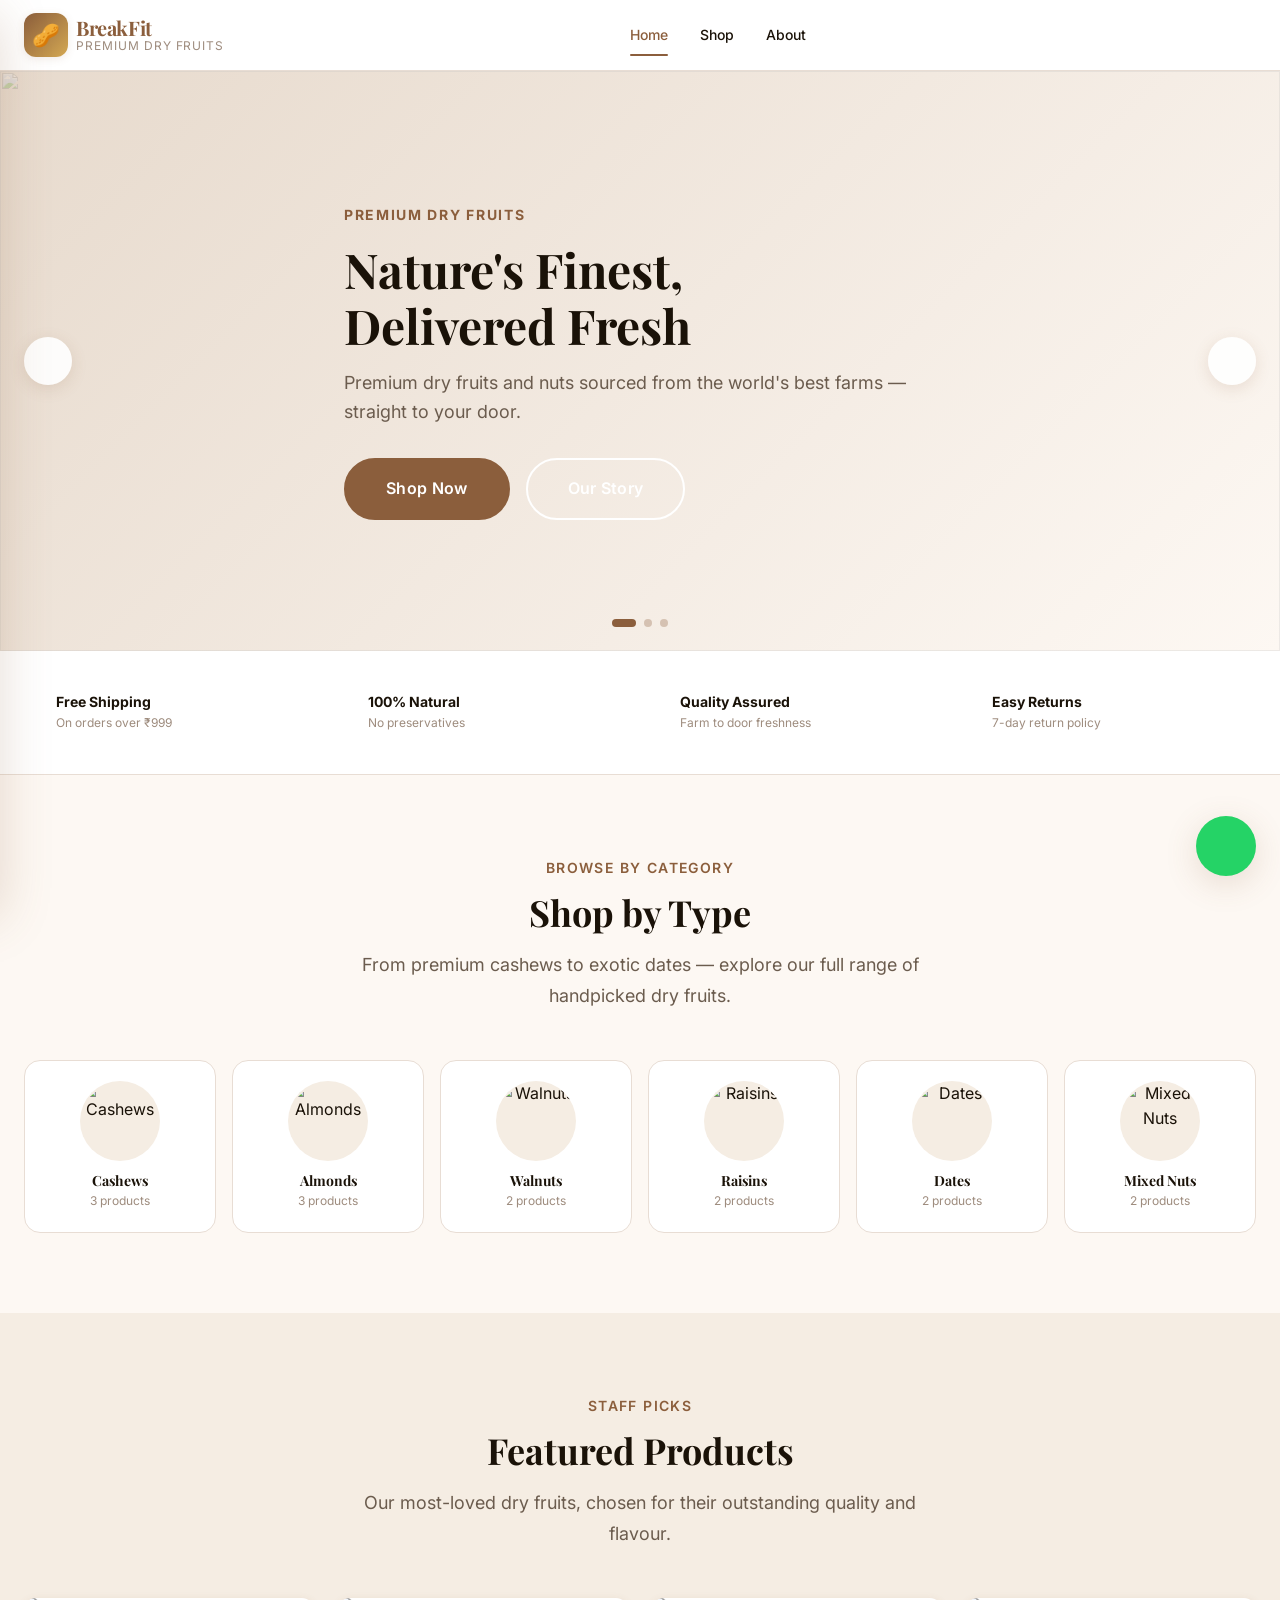
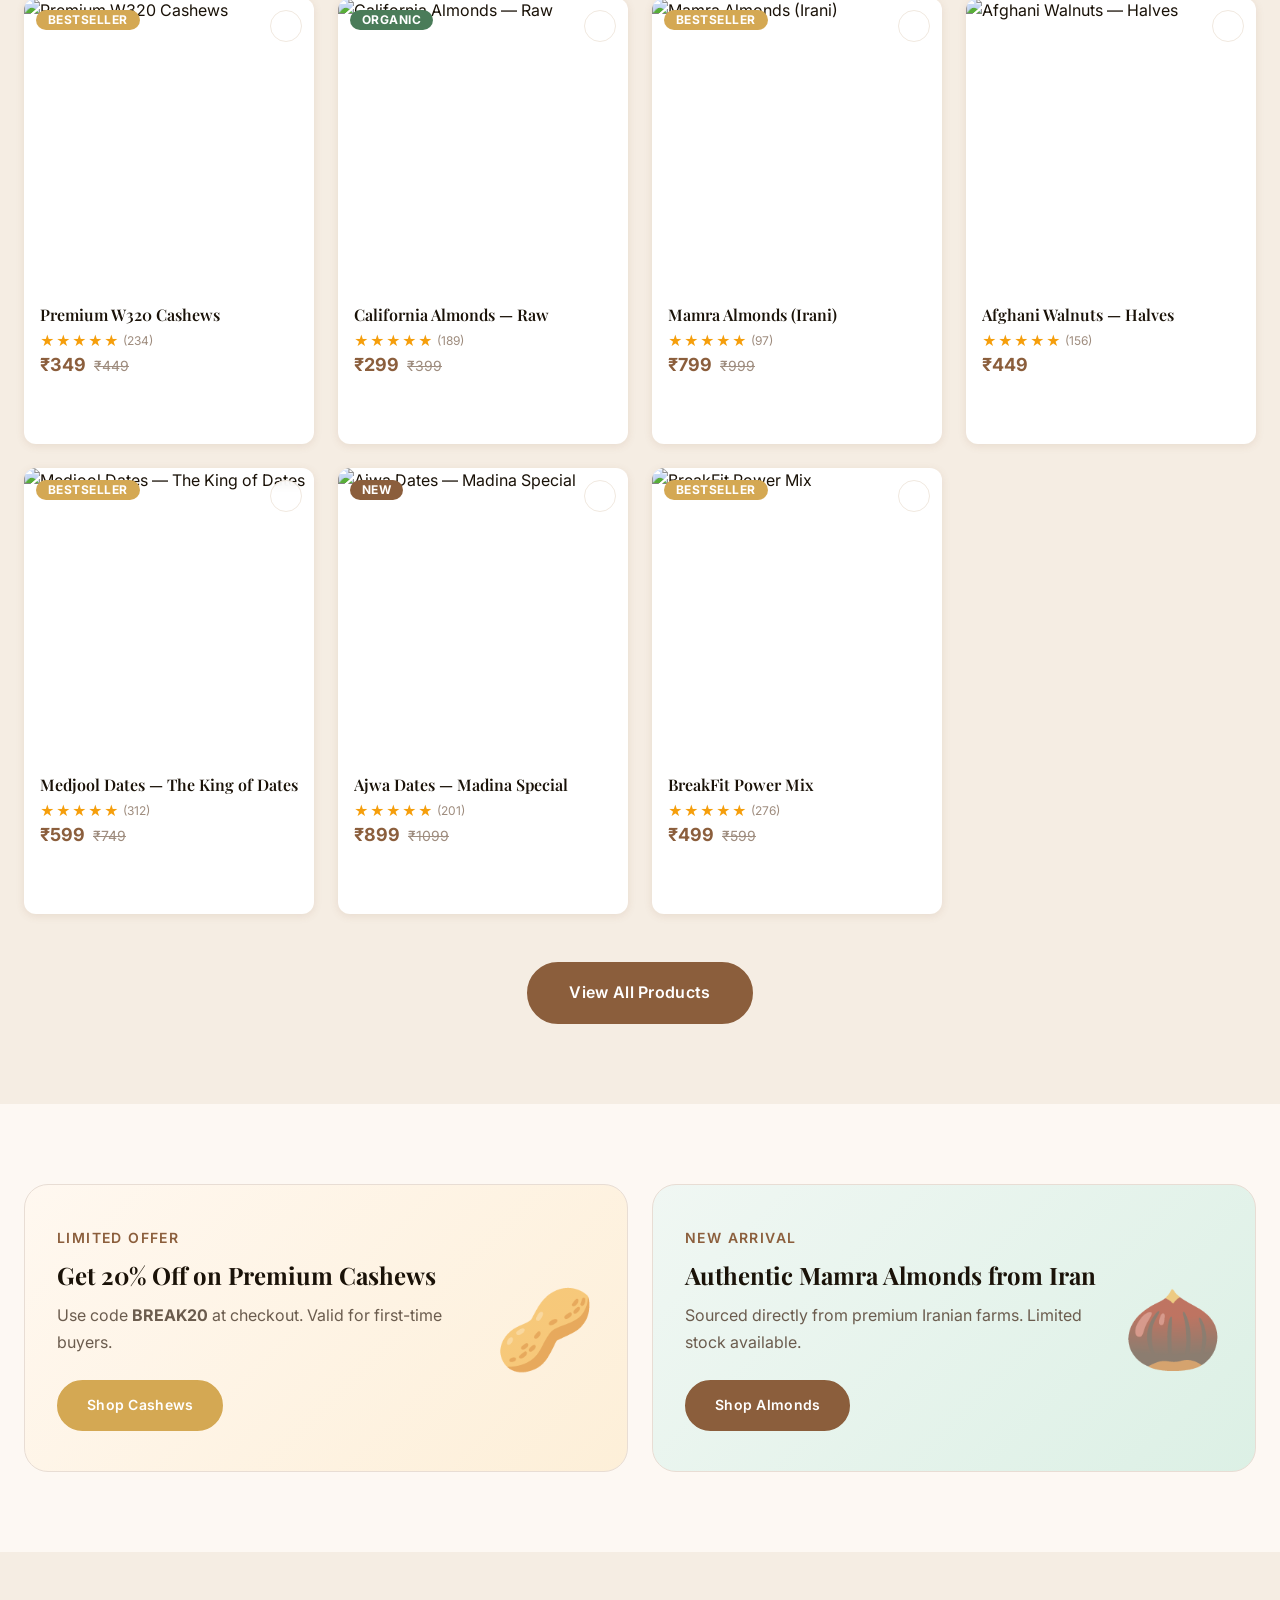
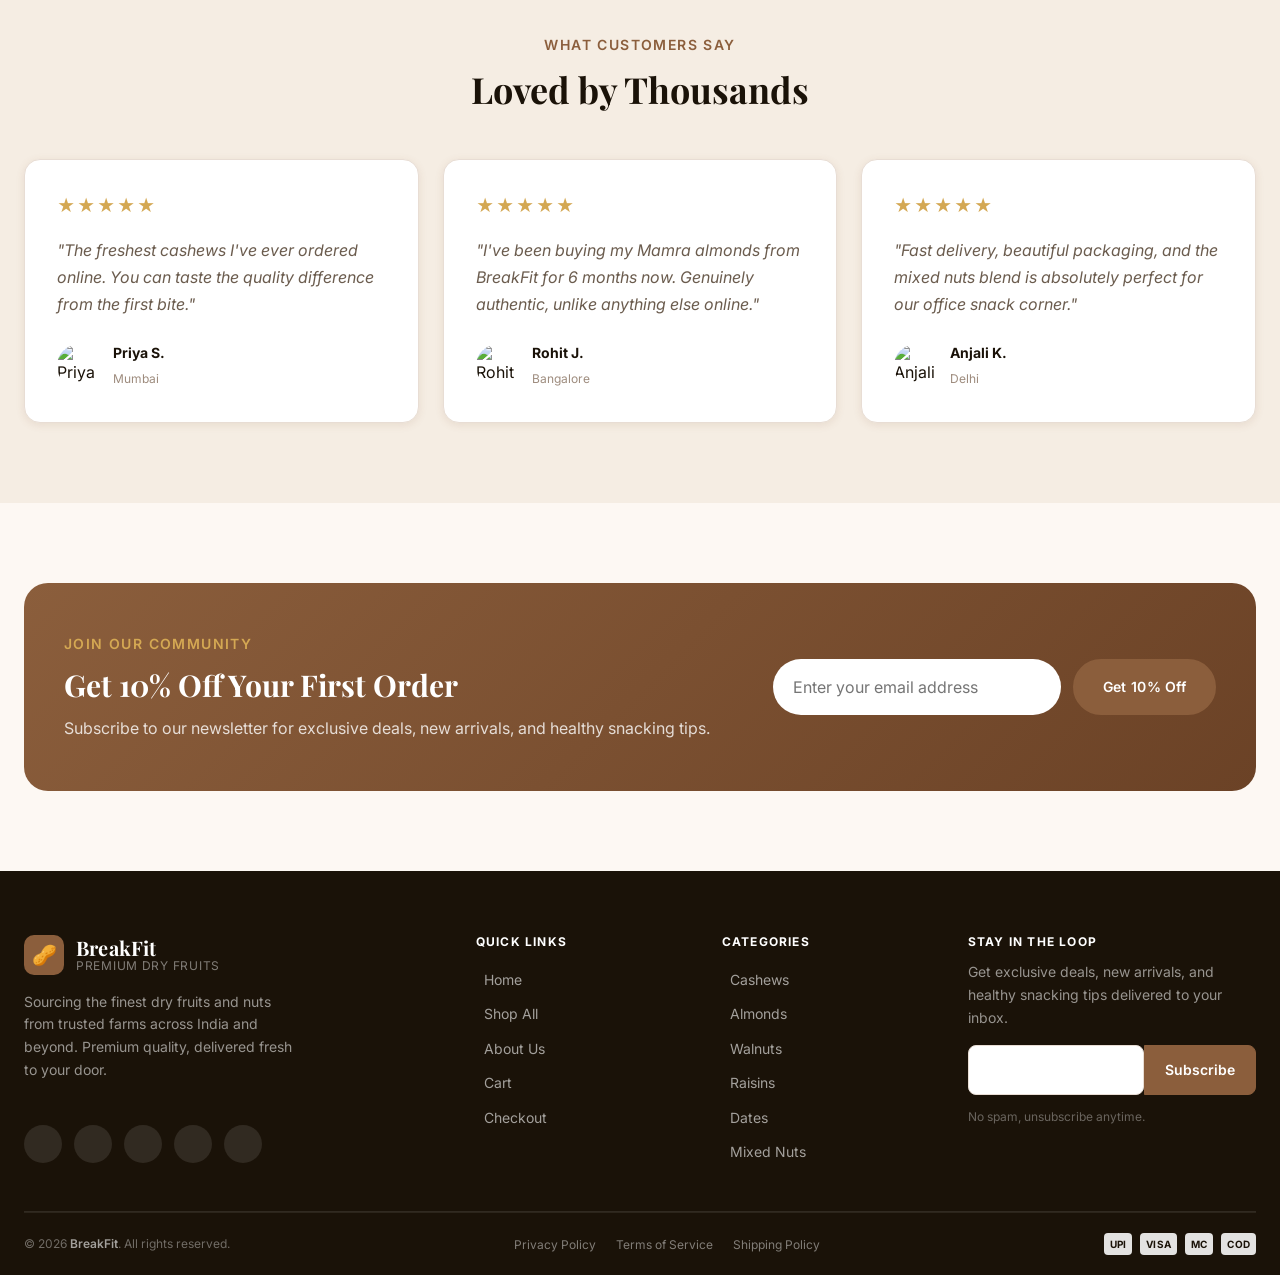
==== index.html @ 853f1ed1 "Initial commit: BreakFit dry fruits e-commerce website" ====
<!DOCTYPE html>
<html lang="en">
<head>
  <meta charset="UTF-8">
  <meta name="viewport" content="width=device-width, initial-scale=1.0">
  <meta name="description" content="BreakFit — Premium dry fruits and nuts. Fresh cashews, almonds, walnuts, raisins, dates and more, delivered to your door.">
  <title>BreakFit — Premium Dry Fruits &amp; Nuts</title>

  <!-- Preload first hero image -->
  <link rel="preload" as="image" href="https://picsum.photos/seed/hero1/1400/700">

  <!-- Remix Icons CDN -->
  <link href="https://cdn.jsdelivr.net/npm/remixicon@4.3.0/fonts/remixicon.css" rel="stylesheet" crossorigin="anonymous">

  <!-- CSS -->
  <link rel="stylesheet" href="css/design-tokens.css">
  <link rel="stylesheet" href="css/base.css">
  <link rel="stylesheet" href="css/components/header.css">
  <link rel="stylesheet" href="css/components/footer.css">
  <link rel="stylesheet" href="css/components/product-card.css">
  <link rel="stylesheet" href="css/components/hero-slider.css">
  <link rel="stylesheet" href="css/components/toast.css">
  <link rel="stylesheet" href="css/components/whatsapp.css">
  <link rel="stylesheet" href="css/pages/home.css">
</head>
<body>

  <!-- Header -->
  <div id="site-header"></div>

  <!-- Toast container -->
  <div id="toast-container"></div>

  <main>

    <!-- ── Hero Slider ── -->
    <div id="hero-slider-container"></div>

    <!-- ── Features Strip ── -->
    <section class="features-strip">
      <div class="container">
        <div class="features-grid">
          <div class="feature-item" data-animate>
            <i class="ri-truck-line feature-icon"></i>
            <div><strong>Free Shipping</strong><p>On orders over ₹999</p></div>
          </div>
          <div class="feature-item" data-animate data-delay="100">
            <i class="ri-leaf-line feature-icon"></i>
            <div><strong>100% Natural</strong><p>No preservatives</p></div>
          </div>
          <div class="feature-item" data-animate data-delay="200">
            <i class="ri-shield-check-line feature-icon"></i>
            <div><strong>Quality Assured</strong><p>Farm to door freshness</p></div>
          </div>
          <div class="feature-item" data-animate data-delay="300">
            <i class="ri-refresh-line feature-icon"></i>
            <div><strong>Easy Returns</strong><p>7-day return policy</p></div>
          </div>
        </div>
      </div>
    </section>

    <!-- ── Category Cards ── -->
    <section class="section section-categories">
      <div class="container">
        <div class="section-header" data-animate>
          <span class="section-label">Browse by Category</span>
          <h2 class="section-title">Shop by Type</h2>
          <p class="section-subtitle">From premium cashews to exotic dates — explore our full range of handpicked dry fruits.</p>
        </div>
        <div class="categories-grid" id="categories-grid"></div>
      </div>
    </section>

    <!-- ── Featured Products ── -->
    <section class="section section-featured" style="background:var(--color-bg-alt)">
      <div class="container">
        <div class="section-header" data-animate>
          <span class="section-label">Staff Picks</span>
          <h2 class="section-title">Featured Products</h2>
          <p class="section-subtitle">Our most-loved dry fruits, chosen for their outstanding quality and flavour.</p>
        </div>
        <div class="grid-4" id="featured-products"></div>
        <div class="text-center" style="margin-top:var(--space-12)">
          <a href="categories.html" class="btn btn--primary btn-lg" data-animate>View All Products</a>
        </div>
      </div>
    </section>

    <!-- ── Promo Banners ── -->
    <section class="section section-promo">
      <div class="container">
        <div class="promo-grid">
          <div class="promo-card promo-card--primary" data-animate>
            <div class="promo-card__content">
              <span class="section-label">Limited Offer</span>
              <h3>Get 20% Off on Premium Cashews</h3>
              <p>Use code <strong>BREAK20</strong> at checkout. Valid for first-time buyers.</p>
              <a href="categories.html?category=cashews" class="btn btn--secondary">Shop Cashews</a>
            </div>
            <div class="promo-card__img">🥜</div>
          </div>
          <div class="promo-card promo-card--accent" data-animate data-delay="150">
            <div class="promo-card__content">
              <span class="section-label">New Arrival</span>
              <h3>Authentic Mamra Almonds from Iran</h3>
              <p>Sourced directly from premium Iranian farms. Limited stock available.</p>
              <a href="categories.html?category=almonds" class="btn btn--primary">Shop Almonds</a>
            </div>
            <div class="promo-card__img">🌰</div>
          </div>
        </div>
      </div>
    </section>

    <!-- ── Testimonials ── -->
    <section class="section section-testimonials" style="background:var(--color-bg-alt)">
      <div class="container">
        <div class="section-header" data-animate>
          <span class="section-label">What Customers Say</span>
          <h2 class="section-title">Loved by Thousands</h2>
        </div>
        <div class="testimonials-grid">
          <div class="testimonial-card" data-animate>
            <div class="testimonial-stars">★★★★★</div>
            <blockquote>"The freshest cashews I've ever ordered online. You can taste the quality difference from the first bite."</blockquote>
            <div class="testimonial-author">
              <img src="https://picsum.photos/seed/tuser1/48/48" alt="Priya S." loading="lazy">
              <div><strong>Priya S.</strong><span>Mumbai</span></div>
            </div>
          </div>
          <div class="testimonial-card" data-animate data-delay="150">
            <div class="testimonial-stars">★★★★★</div>
            <blockquote>"I've been buying my Mamra almonds from BreakFit for 6 months now. Genuinely authentic, unlike anything else online."</blockquote>
            <div class="testimonial-author">
              <img src="https://picsum.photos/seed/tuser2/48/48" alt="Rohit J." loading="lazy">
              <div><strong>Rohit J.</strong><span>Bangalore</span></div>
            </div>
          </div>
          <div class="testimonial-card" data-animate data-delay="300">
            <div class="testimonial-stars">★★★★★</div>
            <blockquote>"Fast delivery, beautiful packaging, and the mixed nuts blend is absolutely perfect for our office snack corner."</blockquote>
            <div class="testimonial-author">
              <img src="https://picsum.photos/seed/tuser3/48/48" alt="Anjali K." loading="lazy">
              <div><strong>Anjali K.</strong><span>Delhi</span></div>
            </div>
          </div>
        </div>
      </div>
    </section>

    <!-- ── Newsletter ── -->
    <section class="section section-newsletter">
      <div class="container">
        <div class="newsletter-box" data-animate>
          <div class="newsletter-content">
            <span class="section-label">Join Our Community</span>
            <h2>Get 10% Off Your First Order</h2>
            <p>Subscribe to our newsletter for exclusive deals, new arrivals, and healthy snacking tips.</p>
          </div>
          <form class="newsletter-form" id="home-newsletter-form" novalidate>
            <input type="email" placeholder="Enter your email address" aria-label="Email address" required>
            <button type="submit" class="btn btn--primary">Get 10% Off</button>
          </form>
        </div>
      </div>
    </section>

  </main>

  <!-- Footer -->
  <div id="site-footer"></div>

  <!-- JS: Data -->
  <script src="js/data/products.js"></script>
  <script src="js/data/categories.js"></script>
  <script src="js/data/reviews.js"></script>

  <!-- JS: Utilities -->
  <script src="js/utils/sanitize.js"></script>
  <script src="js/utils/renderStars.js"></script>
  <script src="js/utils/filterProducts.js"></script>
  <script src="js/utils/scrollAnimations.js"></script>

  <!-- JS: Modules -->
  <script src="js/modules/CartStore.js"></script>
  <script src="js/modules/ToastNotification.js"></script>
  <script src="js/modules/WhatsAppWidget.js"></script>
  <script src="js/modules/Header.js"></script>
  <script src="js/modules/Footer.js"></script>
  <script src="js/modules/HeroSlider.js"></script>
  <script src="js/modules/ProductCard.js"></script>

  <!-- JS: Home page controller -->
  <script src="js/pages/home.js"></script>

</body>
</html>
---- css/design-tokens.css ----
/* BreakFit Design Tokens */
:root {
  /* Colors */
  --color-primary: #8B5E3C;
  --color-primary-dark: #6B4226;
  --color-primary-light: #A87850;
  --color-secondary: #D4A853;
  --color-secondary-dark: #B8903A;
  --color-accent: #4A7C59;
  --color-accent-light: #5E9B6E;
  --color-bg: #FDF8F3;
  --color-bg-alt: #F5EDE3;
  --color-surface: #FFFFFF;
  --color-surface-raised: #FFF9F4;
  --color-text-primary: #1A1208;
  --color-text-secondary: #6B5C4E;
  --color-text-muted: #9E8C7E;
  --color-border: #E8DDD4;
  --color-border-light: #F0E8DF;
  --color-whatsapp: #25D366;
  --color-error: #C0392B;
  --color-success: #27AE60;
  --color-warning: #E67E22;
  --color-info: #2980B9;

  /* Shadows */
  --shadow-xs: 0 1px 3px rgba(139,94,60,0.08);
  --shadow-sm: 0 2px 8px rgba(139,94,60,0.12);
  --shadow-md: 0 4px 16px rgba(139,94,60,0.15);
  --shadow-lg: 0 8px 32px rgba(139,94,60,0.18);
  --shadow-xl: 0 16px 48px rgba(139,94,60,0.22);

  /* Typography */
  --font-heading: 'Playfair Display', Georgia, serif;
  --font-body: 'Inter', -apple-system, BlinkMacSystemFont, 'Segoe UI', sans-serif;

  /* Font Sizes */
  --text-xs:   0.75rem;   /* 12px */
  --text-sm:   0.875rem;  /* 14px */
  --text-base: 1rem;      /* 16px */
  --text-lg:   1.125rem;  /* 18px */
  --text-xl:   1.25rem;   /* 20px */
  --text-2xl:  1.5rem;    /* 24px */
  --text-3xl:  1.875rem;  /* 30px */
  --text-4xl:  2.25rem;   /* 36px */
  --text-5xl:  3rem;      /* 48px */
  --text-6xl:  3.75rem;   /* 60px */

  /* Line Heights */
  --leading-none:    1;
  --leading-tight:   1.25;
  --leading-snug:    1.375;
  --leading-normal:  1.5;
  --leading-relaxed: 1.625;
  --leading-loose:   2;

  /* Spacing — named scale (xs → 2xl) */
  --space-xs:  0.25rem;   /* 4px  */
  --space-sm:  0.5rem;    /* 8px  */
  --space-md:  1rem;      /* 16px */
  --space-lg:  1.5rem;    /* 24px */
  --space-xl:  2rem;      /* 32px */
  --space-2xl: 3rem;      /* 48px */

  /* Spacing — numeric aliases (kept for back-compat) */
  --space-1:  0.25rem;
  --space-2:  0.5rem;
  --space-3:  0.75rem;
  --space-4:  1rem;
  --space-5:  1.25rem;
  --space-6:  1.5rem;
  --space-8:  2rem;
  --space-10: 2.5rem;
  --space-12: 3rem;
  --space-16: 4rem;
  --space-20: 5rem;
  --space-24: 6rem;

  /* Border Radius */
  --radius-sm: 4px;
  --radius-md: 8px;
  --radius-lg: 12px;
  --radius-xl: 16px;
  --radius-2xl: 24px;
  --radius-full: 9999px;

  /* Transitions */
  --transition-fast: 150ms ease;
  --transition-base: 250ms ease;
  --transition-slow: 400ms ease;
  --transition-spring: 350ms cubic-bezier(0.34, 1.56, 0.64, 1);

  /* Z-index */
  --z-dropdown: 100;
  --z-sticky: 200;
  --z-fixed: 300;
  --z-modal-backdrop: 400;
  --z-modal: 500;
  --z-toast: 600;
  --z-tooltip: 700;

  /* Layout */
  --container-max: 1280px;
  --container-md: 960px;
  --header-height: 70px;
  --header-height-mobile: 60px;
}

/* Dark mode support (optional) */
@media (prefers-color-scheme: dark) {
  :root {
    --color-bg: #1A1208;
    --color-bg-alt: #231A0E;
    --color-surface: #2A1E12;
    --color-surface-raised: #332518;
    --color-text-primary: #F5EDE3;
    --color-text-secondary: #C9B8A8;
    --color-text-muted: #8B7A6A;
    --color-border: #3D2E1E;
    --color-border-light: #4A3828;
  }
}
---- css/base.css ----
/*
 * BreakFit — Base Styles
 * ============================================================
 * Depends on: css/design-tokens.css (must be loaded first)
 *
 * Google Fonts are imported below via CDN.
 *
 * IMPORTANT — Remix Icons CDN:
 *   Add the following <link> tag to the <head> of every HTML
 *   page BEFORE this stylesheet:
 *
 *   <link href="https://cdn.jsdelivr.net/npm/remixicon@4.3.0/fonts/remixicon.css"
 *         rel="stylesheet" crossorigin="anonymous">
 * ============================================================
 */

/* ── Google Fonts ─────────────────────────────────────────── */
@import url('https://fonts.googleapis.com/css2?family=Playfair+Display:ital,wght@0,400;0,600;0,700;1,400&family=Inter:wght@300;400;500;600;700&display=swap');

/* ── CSS Reset ────────────────────────────────────────────── */
*,
*::before,
*::after {
  box-sizing: border-box;
  margin: 0;
  padding: 0;
}

ul,
ol {
  list-style: none;
}

/* ── Global / Body ────────────────────────────────────────── */
html {
  scroll-behavior: smooth;
  font-size: 16px;
  -webkit-text-size-adjust: 100%;
}

body {
  font-family: var(--font-body);
  background-color: var(--color-bg);
  color: var(--color-text-primary);
  line-height: 1.6;
  overflow-x: hidden;
  -webkit-font-smoothing: antialiased;
  -moz-osx-font-smoothing: grayscale;
}

/* ── Replaced elements ────────────────────────────────────── */
img,
video,
svg {
  max-width: 100%;
  height: auto;
  display: block;
}

/* ── Links ────────────────────────────────────────────────── */
a {
  color: inherit;
  text-decoration: none;
}

/* ── Form element resets ──────────────────────────────────── */
button,
input,
select,
textarea {
  font-family: inherit;
  font-size: inherit;
  line-height: inherit;
  color: inherit;
  background: transparent;
  border: none;
  outline: none;
  appearance: none;
  -webkit-appearance: none;
}

button {
  cursor: pointer;
}

textarea {
  resize: vertical;
}

/* ── Horizontal rule ─────────────────────────────────────── */
hr {
  border: none;
  border-top: 1px solid var(--color-border);
  margin: var(--space-6) 0;
}

/* ── Typography ──────────────────────────────────────────── */
h1, h2, h3, h4, h5, h6 {
  font-family: var(--font-heading);
  line-height: 1.2;
  color: var(--color-text-primary);
  font-weight: 700;
}

h1 { font-size: var(--text-5xl); }
h2 { font-size: var(--text-4xl); }
h3 { font-size: var(--text-3xl); }
h4 { font-size: var(--text-2xl); }
h5 { font-size: var(--text-xl); }
h6 { font-size: var(--text-lg); }

@media (max-width: 768px) {
  h1 { font-size: var(--text-4xl); }
  h2 { font-size: var(--text-3xl); }
  h3 { font-size: var(--text-2xl); }
}

@media (max-width: 480px) {
  h1 { font-size: var(--text-3xl); }
  h2 { font-size: var(--text-2xl); }
  h3 { font-size: var(--text-xl); }
}

p {
  color: var(--color-text-secondary);
  line-height: 1.7;
}

/* ──────────────────────────────────────────────────────────── *
 *  LAYOUT UTILITIES                                            *
 * ──────────────────────────────────────────────────────────── */

/* Container — max-width 1280 px, centred, padded */
.container {
  width: 100%;
  max-width: var(--container-max); /* 1280px */
  margin-inline: auto;
  padding-inline: var(--space-6);
}

@media (max-width: 768px) {
  .container {
    padding-inline: var(--space-4);
  }
}

/* Section spacing helpers */
.section    { padding-block: var(--space-20); }
.section-sm { padding-block: var(--space-12); }

.section-header {
  text-align: center;
  margin-bottom: var(--space-12);
}

.section-label {
  display: inline-block;
  font-size: var(--text-sm);
  font-weight: 600;
  letter-spacing: 0.1em;
  text-transform: uppercase;
  color: var(--color-primary);
  margin-bottom: var(--space-3);
}

.section-title {
  font-size: var(--text-4xl);
  margin-bottom: var(--space-4);
  color: var(--color-text-primary);
}

.section-subtitle {
  font-size: var(--text-lg);
  color: var(--color-text-secondary);
  max-width: 560px;
  margin-inline: auto;
}

/* ── Screen-reader / Accessibility ───────────────────────── */
/*
 * .sr-only  — visually hides an element while keeping it
 *             accessible to screen readers.
 * .visually-hidden — alias for .sr-only
 */
.sr-only,
.visually-hidden {
  position: absolute;
  width: 1px;
  height: 1px;
  padding: 0;
  margin: -1px;
  overflow: hidden;
  clip: rect(0, 0, 0, 0);
  white-space: nowrap;
  border: 0;
}

/* ── Flex helpers ─────────────────────────────────────────── */
.flex         { display: flex; }
.flex-center  { display: flex; align-items: center; justify-content: center; }
.flex-between { display: flex; align-items: center; justify-content: space-between; }
.flex-col     { display: flex; flex-direction: column; }
.flex-wrap    { flex-wrap: wrap; }
.items-center { align-items: center; }
.items-start  { align-items: flex-start; }
.justify-end  { justify-content: flex-end; }
.gap-1 { gap: var(--space-1); }
.gap-2 { gap: var(--space-2); }
.gap-3 { gap: var(--space-3); }
.gap-4 { gap: var(--space-4); }
.gap-6 { gap: var(--space-6); }
.gap-8 { gap: var(--space-8); }

/* ── Grid helpers ─────────────────────────────────────────── */
.grid         { display: grid; }
.grid-2       { display: grid; grid-template-columns: repeat(2, 1fr); gap: var(--space-6); }
.grid-3       { display: grid; grid-template-columns: repeat(3, 1fr); gap: var(--space-6); }
.grid-4       { display: grid; grid-template-columns: repeat(4, 1fr); gap: var(--space-6); }
.grid-auto    { display: grid; grid-template-columns: repeat(auto-fill, minmax(260px, 1fr)); gap: var(--space-6); }

@media (max-width: 1024px) {
  .grid-4 { grid-template-columns: repeat(3, 1fr); }
}

@media (max-width: 768px) {
  .grid-3,
  .grid-4 { grid-template-columns: repeat(2, 1fr); }
}

@media (max-width: 480px) {
  .grid-2,
  .grid-3,
  .grid-4 { grid-template-columns: 1fr; }
}

/* ── Generic spacing helpers ──────────────────────────────── */
.mt-2  { margin-top: var(--space-2); }
.mt-4  { margin-top: var(--space-4); }
.mt-8  { margin-top: var(--space-8); }
.mb-4  { margin-bottom: var(--space-4); }
.mb-8  { margin-bottom: var(--space-8); }

/* ── Text helpers ─────────────────────────────────────────── */
.text-center   { text-align: center; }
.text-right    { text-align: right; }
.font-heading  { font-family: var(--font-heading); }
.text-primary  { color: var(--color-primary); }
.text-muted    { color: var(--color-text-muted); }
.text-sm       { font-size: var(--text-sm); }
.font-bold     { font-weight: 700; }
.font-medium   { font-weight: 500; }

/* ──────────────────────────────────────────────────────────── *
 *  SCROLL ANIMATION                                            *
 *  Intersection Observer adds .animate-in when element enters  *
 *  the viewport (see js/utils.js → initScrollAnimations()).    *
 * ──────────────────────────────────────────────────────────── */

/* Initial (hidden) state — uses the design-token transition */
[data-animate] {
  opacity: 0;
  transform: translateY(20px);
  transition: opacity var(--transition-base), transform var(--transition-base);
}

/* Final (visible) state */
[data-animate].animate-in {
  opacity: 1;
  transform: translateY(0);
}

/* Directional variants */
[data-animate="fade-left"]  { transform: translateX(-30px); }
[data-animate="fade-right"] { transform: translateX(30px); }
[data-animate="zoom-in"]    { transform: scale(0.9); }
[data-animate="pop-in"]     { transform: scale(0.8); }

[data-animate="fade-left"].animate-in,
[data-animate="fade-right"].animate-in { transform: translateX(0); opacity: 1; }

[data-animate="zoom-in"].animate-in { transform: scale(1); opacity: 1; }

[data-animate="pop-in"].animate-in {
  opacity: 1;
  transform: scale(1);
  transition:
    opacity 0.5s var(--transition-spring),
    transform 0.5s var(--transition-spring);
}

/* Stagger delays */
[data-delay="100"] { transition-delay: 100ms !important; }
[data-delay="150"] { transition-delay: 150ms !important; }
[data-delay="200"] { transition-delay: 200ms !important; }
[data-delay="250"] { transition-delay: 250ms !important; }
[data-delay="300"] { transition-delay: 300ms !important; }
[data-delay="350"] { transition-delay: 350ms !important; }
[data-delay="400"] { transition-delay: 400ms !important; }
[data-delay="500"] { transition-delay: 500ms !important; }

/* ──────────────────────────────────────────────────────────── *
 *  BUTTONS                                                      *
 *  Base class: .btn                                             *
 *  Variants: .btn--primary  .btn--secondary  .btn--outline     *
 *  Aliases (non-BEM): .btn-primary etc. kept for compatibility  *
 * ──────────────────────────────────────────────────────────── */

/* Base */
.btn {
  display: inline-flex;
  align-items: center;
  justify-content: center;
  gap: var(--space-2);
  padding: 0.75rem 1.75rem;
  border-radius: var(--radius-full);
  font-weight: 600;
  font-size: var(--text-sm);
  letter-spacing: 0.02em;
  cursor: pointer;
  border: 2px solid transparent;
  transition: all var(--transition-base);
  white-space: nowrap;
  text-decoration: none;
  user-select: none;
  -webkit-user-select: none;
  position: relative;
  overflow: hidden;
}

.btn::after {
  content: '';
  position: absolute;
  inset: 0;
  background: rgba(255, 255, 255, 0);
  transition: background var(--transition-fast);
}

.btn:hover::after   { background: rgba(255, 255, 255, 0.10); }
.btn:active         { transform: scale(0.97); }

/* Primary — warm brown */
.btn--primary,
.btn-primary {
  background: var(--color-primary);
  color: #fff;
  border-color: var(--color-primary);
}

.btn--primary:hover,
.btn-primary:hover {
  background: var(--color-primary-dark);
  border-color: var(--color-primary-dark);
  transform: translateY(-1px);
  box-shadow: var(--shadow-md);
}

/* Secondary — golden amber */
.btn--secondary,
.btn-secondary {
  background: var(--color-secondary);
  color: #fff;
  border-color: var(--color-secondary);
}

.btn--secondary:hover,
.btn-secondary:hover {
  background: var(--color-secondary-dark);
  border-color: var(--color-secondary-dark);
  transform: translateY(-1px);
  box-shadow: var(--shadow-md);
}

/* Outline */
.btn--outline,
.btn-outline {
  background: transparent;
  color: var(--color-primary);
  border-color: var(--color-primary);
}

.btn--outline:hover,
.btn-outline:hover {
  background: var(--color-primary);
  color: #fff;
  transform: translateY(-1px);
}

/* Outline on dark/image backgrounds */
.btn-outline-white {
  background: transparent;
  color: #fff;
  border-color: #fff;
}

.btn-outline-white:hover {
  background: #fff;
  color: var(--color-primary);
}

/* Ghost — minimal */
.btn-ghost {
  background: transparent;
  color: var(--color-text-primary);
  border-color: transparent;
  padding: 0.5rem 1rem;
}

.btn-ghost:hover { background: var(--color-bg-alt); }

/* Size modifiers */
.btn-sm { padding: 0.5rem 1.25rem; font-size: var(--text-xs); }
.btn-lg { padding: 1rem 2.5rem;   font-size: var(--text-base); }

/* Icon-only button */
.btn-icon {
  width: 40px;
  height: 40px;
  padding: 0;
  border-radius: var(--radius-full);
}

/* ──────────────────────────────────────────────────────────── *
 *  FORM ELEMENTS                                               *
 * ──────────────────────────────────────────────────────────── */

/* Shared reset for text-like inputs */
input[type="text"],
input[type="email"],
input[type="tel"],
input[type="number"],
input[type="password"],
input[type="search"],
input[type="url"],
select,
textarea {
  width: 100%;
  padding: 0.75rem 1rem;
  border: 1.5px solid var(--color-border);
  border-radius: var(--radius-md);
  background: var(--color-surface);
  color: var(--color-text-primary);
  font-size: var(--text-base);
  line-height: 1.5;
  transition:
    border-color var(--transition-fast),
    box-shadow var(--transition-fast);
  outline: none;
}

input[type="text"]:focus,
input[type="email"]:focus,
input[type="tel"]:focus,
input[type="number"]:focus,
input[type="password"]:focus,
input[type="search"]:focus,
input[type="url"]:focus,
select:focus,
textarea:focus {
  border-color: var(--color-primary);
  box-shadow: 0 0 0 3px rgba(139, 94, 60, 0.12);
}

/* Remove number spinners */
input[type="number"]::-webkit-outer-spin-button,
input[type="number"]::-webkit-inner-spin-button {
  -webkit-appearance: none;
}
input[type="number"] { -moz-appearance: textfield; }

/* Select arrow */
select {
  background-image: url("data:image/svg+xml,%3Csvg xmlns='http://www.w3.org/2000/svg' width='12' height='8' viewBox='0 0 12 8'%3E%3Cpath d='M1 1l5 5 5-5' stroke='%236B5C4E' stroke-width='1.5' fill='none' stroke-linecap='round'/%3E%3C/svg%3E");
  background-repeat: no-repeat;
  background-position: right 1rem center;
  padding-right: 2.5rem;
}

/* Convenience wrapper classes */
.form-group  { margin-bottom: var(--space-5); }

.form-label {
  display: block;
  font-size: var(--text-sm);
  font-weight: 600;
  color: var(--color-text-primary);
  margin-bottom: var(--space-2);
}

/* .form-control applies design-token styling to any input/select/textarea */
.form-control {
  width: 100%;
  padding: 0.75rem 1rem;
  border: 1.5px solid var(--color-border);
  border-radius: var(--radius-md);
  background: var(--color-surface);
  color: var(--color-text-primary);
  font-size: var(--text-base);
  transition:
    border-color var(--transition-fast),
    box-shadow var(--transition-fast);
  outline: none;
}

.form-control:focus {
  border-color: var(--color-primary);
  box-shadow: 0 0 0 3px rgba(139, 94, 60, 0.12);
}

.form-control.error,
.form-control[aria-invalid="true"] {
  border-color: var(--color-error);
}

.form-control.error:focus {
  box-shadow: 0 0 0 3px rgba(192, 57, 43, 0.12);
}

.form-error {
  display: none;
  font-size: var(--text-xs);
  color: var(--color-error);
  margin-top: var(--space-1);
}

.form-group.has-error .form-error { display: block; }

.form-grid {
  display: grid;
  grid-template-columns: 1fr 1fr;
  gap: var(--space-4);
}

@media (max-width: 480px) {
  .form-grid { grid-template-columns: 1fr; }
}

/* ──────────────────────────────────────────────────────────── *
 *  MISC COMPONENTS                                             *
 * ──────────────────────────────────────────────────────────── */

/* Badges */
.badge {
  display: inline-flex;
  align-items: center;
  padding: 0.2em 0.65em;
  border-radius: var(--radius-full);
  font-size: var(--text-xs);
  font-weight: 700;
  letter-spacing: 0.05em;
  text-transform: uppercase;
}

.badge-new        { background: var(--color-primary);   color: #fff; }
.badge-sale       { background: #E53E3E;                color: #fff; }
.badge-bestseller { background: var(--color-secondary); color: #fff; }
.badge-organic    { background: var(--color-accent);    color: #fff; }

/* Star ratings */
.star-rating {
  display: inline-flex;
  align-items: center;
  gap: 1px;
}

.star-rating .star          { color: #E0E0E0; font-size: 14px; line-height: 1; }
.star-rating .star.full     { color: #F59E0B; }
.star-rating .star.half     { color: #F59E0B; }

.rating-text {
  font-size: var(--text-sm);
  color: var(--color-text-muted);
  margin-left: var(--space-1);
}

/* Divider */
.divider {
  height: 1px;
  background: var(--color-border);
  border: none;
  margin: var(--space-6) 0;
}

/* Overlay / modal backdrop */
.overlay {
  position: fixed;
  inset: 0;
  background: rgba(0, 0, 0, 0.5);
  backdrop-filter: blur(4px);
  z-index: var(--z-modal-backdrop);
  opacity: 0;
  pointer-events: none;
  transition: opacity var(--transition-base);
}

.overlay.active {
  opacity: 1;
  pointer-events: all;
}

/* Skeleton loading shimmer */
.skeleton {
  background: linear-gradient(
    90deg,
    var(--color-border-light) 25%,
    var(--color-border) 50%,
    var(--color-border-light) 75%
  );
  background-size: 200% 100%;
  animation: skeleton-shimmer 1.5s infinite;
  border-radius: var(--radius-md);
}

@keyframes skeleton-shimmer {
  0%   { background-position: 200% 0; }
  100% { background-position: -200% 0; }
}

/* Breadcrumb */
.breadcrumb {
  display: flex;
  align-items: center;
  gap: var(--space-2);
  font-size: var(--text-sm);
  color: var(--color-text-muted);
  padding: var(--space-4) 0;
}

.breadcrumb a            { color: var(--color-text-muted); transition: color var(--transition-fast); }
.breadcrumb a:hover      { color: var(--color-primary); }
.breadcrumb .sep         { color: var(--color-border); }
.breadcrumb .current     { color: var(--color-text-primary); font-weight: 500; }

/* Quantity selector */
.qty-selector {
  display: inline-flex;
  align-items: center;
  border: 1.5px solid var(--color-border);
  border-radius: var(--radius-full);
  overflow: hidden;
  background: var(--color-surface);
}

.qty-btn {
  width: 40px;
  height: 40px;
  display: flex;
  align-items: center;
  justify-content: center;
  background: transparent;
  border: none;
  cursor: pointer;
  font-size: 1.25rem;
  color: var(--color-text-primary);
  transition: background var(--transition-fast);
}

.qty-btn:hover { background: var(--color-bg-alt); }

.qty-input {
  width: 48px;
  text-align: center;
  border: none;
  outline: none;
  font-size: var(--text-base);
  font-weight: 600;
  color: var(--color-text-primary);
  background: transparent;
  -moz-appearance: textfield;
}

.qty-input::-webkit-outer-spin-button,
.qty-input::-webkit-inner-spin-button { -webkit-appearance: none; }

/* Price display */
.price-current  { font-size: var(--text-xl); font-weight: 700; color: var(--color-primary); }
.price-original { font-size: var(--text-sm); color: var(--color-text-muted); text-decoration: line-through; margin-left: var(--space-2); }
.price-discount { font-size: var(--text-sm); font-weight: 700; color: var(--color-success); margin-left: var(--space-2); }

/* Tabs */
.tabs {
  display: flex;
  border-bottom: 2px solid var(--color-border);
  gap: var(--space-1);
}

.tab-btn {
  padding: 0.75rem 1.5rem;
  border: none;
  background: none;
  cursor: pointer;
  font-weight: 600;
  font-size: var(--text-sm);
  color: var(--color-text-muted);
  border-bottom: 2px solid transparent;
  margin-bottom: -2px;
  transition: all var(--transition-fast);
}

.tab-btn.active           { color: var(--color-primary); border-bottom-color: var(--color-primary); }
.tab-btn:hover:not(.active) { color: var(--color-text-primary); }

.tab-panel        { display: none; padding: var(--space-6) 0; }
.tab-panel.active { display: block; }

/* Page hero banner (non-home pages) */
.page-hero {
  background: linear-gradient(135deg, var(--color-bg-alt) 0%, var(--color-border-light) 100%);
  padding: var(--space-12) 0;
  border-bottom: 1px solid var(--color-border);
}

.page-hero h1 { font-size: var(--text-4xl); margin-bottom: var(--space-3); }
.page-hero p  { font-size: var(--text-lg); max-width: 560px; }

/* Empty state */
.empty-state      { text-align: center; padding: var(--space-20) var(--space-4); }
.empty-state-icon { font-size: 4rem; color: var(--color-border); margin-bottom: var(--space-6); }
.empty-state h3   { font-size: var(--text-2xl); margin-bottom: var(--space-3); }
.empty-state p    { margin-bottom: var(--space-8); }
---- css/components/header.css ----
/* ============================================================
   BreakFit — css/components/header.css
   Shared navigation bar styles
   Requirements: 1.7, 7.2
   ============================================================ */

/* ------------------------------------------------------------
   1. SITE HEADER — sticky bar with backdrop blur
   ------------------------------------------------------------ */
.site-header {
  position: sticky;
  top: 0;
  z-index: var(--z-sticky);
  background: var(--color-surface);
  backdrop-filter: blur(12px);
  -webkit-backdrop-filter: blur(12px);
  border-bottom: 1px solid var(--color-border);
  transition: box-shadow var(--transition-base);
}

/* Scrolled state — added via JS when window.scrollY > 0 */
.site-header.header--scrolled {
  box-shadow: var(--shadow-md);
}

/* Inner flex container — logo | nav | actions */
.header-inner {
  display: flex;
  align-items: center;
  height: var(--header-height);          /* 70px (desktop) */
  max-width: var(--container-max);
  margin: 0 auto;
  padding: 0 var(--space-lg);
  gap: var(--space-lg);
}

/* ------------------------------------------------------------
   2. LOGO — left section
   ------------------------------------------------------------ */
.site-logo {
  display: flex;
  align-items: center;
  gap: var(--space-sm);
  text-decoration: none;
  flex-shrink: 0;
}

.logo-icon {
  width: 44px;
  height: 44px;
  background: linear-gradient(135deg, var(--color-primary) 0%, var(--color-secondary) 100%);
  border-radius: var(--radius-lg);
  display: flex;
  align-items: center;
  justify-content: center;
  font-size: 1.4rem;
  box-shadow: var(--shadow-sm);
}

.logo-text {
  display: flex;
  flex-direction: column;
  line-height: 1.1;
}

.logo-name {
  font-family: var(--font-heading);
  font-size: var(--text-xl);
  font-weight: 700;
  color: var(--color-primary);
  letter-spacing: -0.02em;
}

.logo-tagline {
  font-size: var(--text-xs);
  color: var(--color-text-muted);
  letter-spacing: 0.08em;
  text-transform: uppercase;
}

/* ------------------------------------------------------------
   3. PRIMARY NAV — centered desktop links
   ------------------------------------------------------------ */
.nav-primary {
  flex: 1;
  display: flex;
  align-items: center;
  justify-content: center;
}

.nav-list {
  list-style: none;
  display: flex;
  align-items: center;
  gap: var(--space-xs);
  margin: 0;
  padding: 0;
}

.nav-item {
  position: relative;
}

/* Each nav link */
.nav-link {
  position: relative;
  display: inline-flex;
  align-items: center;
  gap: var(--space-xs);
  padding: 0.5rem 0.875rem;
  border-radius: var(--radius-md);
  font-size: var(--text-sm);
  font-weight: 500;
  color: var(--color-text-primary);
  text-decoration: none;
  background: none;
  border: none;
  cursor: pointer;
  transition: color var(--transition-fast), background var(--transition-fast);
  white-space: nowrap;
}

/* Hover state */
.nav-link:hover {
  color: var(--color-primary);
  background: var(--color-bg-alt, #F5EDE3);
}

/* Active page indicator — bottom border underline */
.nav-link.active {
  color: var(--color-primary);
}

.nav-link.active::after {
  content: '';
  position: absolute;
  bottom: -2px;
  left: 0.875rem;
  right: 0.875rem;
  height: 2px;
  background: var(--color-primary);
  border-radius: var(--radius-full);
}

/* ------------------------------------------------------------
   4. HEADER ACTIONS — right section (search, wishlist, cart)
   ------------------------------------------------------------ */
.header-actions {
  display: flex;
  align-items: center;
  gap: var(--space-sm);
  flex-shrink: 0;
}

/* Generic icon action button */
.action-btn {
  position: relative;
  width: 40px;
  height: 40px;
  min-width: 44px;     /* WCAG 2.1 AA touch target */
  min-height: 44px;
  display: flex;
  align-items: center;
  justify-content: center;
  border-radius: var(--radius-full);
  background: transparent;
  border: none;
  cursor: pointer;
  color: var(--color-text-primary);
  font-size: 1.25rem;
  transition: background var(--transition-fast), color var(--transition-fast);
  text-decoration: none;
}

.action-btn:hover {
  background: var(--color-bg-alt, #F5EDE3);
  color: var(--color-primary);
}

/* ------------------------------------------------------------
   5. CART BADGE — small circle top-right of cart icon
   ------------------------------------------------------------ */
.cart-badge {
  position: absolute;
  top: 2px;
  right: 2px;
  width: 18px;
  height: 18px;
  background: var(--color-secondary);
  color: #fff;
  border-radius: var(--radius-full);
  font-size: 10px;
  font-weight: 700;
  display: flex;
  align-items: center;
  justify-content: center;
  line-height: 1;
  pointer-events: none;
  transition: transform var(--transition-spring);
}

/* Bounce animation when count updates */
.cart-badge.bump {
  animation: badge-bump 0.3s cubic-bezier(0.34, 1.56, 0.64, 1);
}

@keyframes badge-bump {
  0%   { transform: scale(1); }
  50%  { transform: scale(1.5); }
  100% { transform: scale(1); }
}

/* ------------------------------------------------------------
   6. HAMBURGER ICON — 3 bars, desktop hidden, mobile visible
   ------------------------------------------------------------ */
.menu-toggle {
  display: none;               /* hidden on desktop ≥ 768px */
  width: 44px;
  height: 44px;
  align-items: center;
  justify-content: center;
  border-radius: var(--radius-md);
  background: none;
  border: none;
  cursor: pointer;
  color: var(--color-text-primary);
  flex-shrink: 0;
  transition: background var(--transition-fast);
}

.menu-toggle:hover {
  background: var(--color-bg-alt, #F5EDE3);
  color: var(--color-primary);
}

/* Three-bar SVG / icon inside the toggle */
.hamburger-bar {
  display: block;
  width: 22px;
  height: 2px;
  background: currentColor;
  border-radius: 2px;
  transition: transform var(--transition-base), opacity var(--transition-fast);
}

.hamburger-bars {
  display: flex;
  flex-direction: column;
  gap: 5px;
}

/* When nav-open: morph to × */
body.nav-open .hamburger-bar:nth-child(1) {
  transform: translateY(7px) rotate(45deg);
}

body.nav-open .hamburger-bar:nth-child(2) {
  opacity: 0;
  transform: scaleX(0);
}

body.nav-open .hamburger-bar:nth-child(3) {
  transform: translateY(-7px) rotate(-45deg);
}

/* ------------------------------------------------------------
   7. MOBILE NAV DRAWER — slides in from the left
   ------------------------------------------------------------ */

/* Backdrop overlay */
.nav-overlay {
  position: fixed;
  inset: 0;
  background: rgba(26, 18, 8, 0.5);
  z-index: calc(var(--z-fixed) - 1);
  opacity: 0;
  visibility: hidden;
  transition: opacity var(--transition-slow), visibility var(--transition-slow);
}

body.nav-open .nav-overlay {
  opacity: 1;
  visibility: visible;
}

/* Drawer panel */
.nav-drawer {
  position: fixed;
  top: 0;
  left: 0;
  width: min(320px, 85vw);
  height: 100%;
  background: var(--color-surface);
  z-index: var(--z-fixed);
  display: flex;
  flex-direction: column;
  box-shadow: var(--shadow-xl);
  overflow-y: auto;
  /* Slide in/out via translateX */
  transform: translateX(-100%);
  transition: transform var(--transition-slow);
}

/* Open state — triggered by body.nav-open */
body.nav-open .nav-drawer {
  transform: translateX(0);
}

/* Drawer header row */
.nav-drawer__header {
  display: flex;
  align-items: center;
  justify-content: space-between;
  padding: var(--space-lg) var(--space-lg) var(--space-md);
  border-bottom: 1px solid var(--color-border);
  flex-shrink: 0;
}

/* Close button inside drawer */
.nav-drawer__close {
  width: 36px;
  height: 36px;
  display: flex;
  align-items: center;
  justify-content: center;
  border: none;
  background: var(--color-bg-alt, #F5EDE3);
  border-radius: var(--radius-full);
  cursor: pointer;
  font-size: 1.2rem;
  color: var(--color-text-primary);
  transition: background var(--transition-fast), color var(--transition-fast);
}

.nav-drawer__close:hover {
  background: var(--color-border);
  color: var(--color-primary);
}

/* Drawer body / link list */
.nav-drawer__body {
  flex: 1;
  padding: var(--space-md);
  overflow-y: auto;
}

.nav-drawer__list {
  list-style: none;
  margin: 0;
  padding: 0;
}

/* Drawer nav links */
.nav-drawer__link {
  display: flex;
  align-items: center;
  gap: var(--space-md);
  padding: 0.875rem var(--space-md);
  border-radius: var(--radius-lg);
  font-weight: 600;
  font-size: var(--text-base);
  color: var(--color-text-primary);
  text-decoration: none;
  min-height: 44px;    /* touch target */
  transition: background var(--transition-fast), color var(--transition-fast);
}

.nav-drawer__link:hover,
.nav-drawer__link.active {
  background: var(--color-bg-alt, #F5EDE3);
  color: var(--color-primary);
}

.nav-drawer__link i {
  font-size: 1.1rem;
  width: 24px;
  text-align: center;
  color: var(--color-primary);
  flex-shrink: 0;
}

/* Divider between link groups */
.nav-drawer__divider {
  height: 1px;
  background: var(--color-border);
  margin: var(--space-sm) 0;
}

/* Drawer footer */
.nav-drawer__footer {
  padding: var(--space-lg);
  border-top: 1px solid var(--color-border);
  font-size: var(--text-sm);
  color: var(--color-text-muted);
  text-align: center;
  flex-shrink: 0;
}

/* Prevent body scroll when drawer is open */
body.nav-open {
  overflow: hidden;
}

/* ------------------------------------------------------------
   8. RESPONSIVE BREAKPOINTS
   ------------------------------------------------------------ */

/* Tablet / below 1024px — hide desktop nav, show hamburger */
@media (max-width: 1024px) {
  .nav-primary {
    display: none;
  }

  .menu-toggle {
    display: flex;
  }

  .header-inner {
    height: var(--header-height-mobile);   /* 60px */
  }
}

/* Mobile — below 768px (core mobile breakpoint per Req 7.2) */
@media (max-width: 768px) {
  .nav-primary {
    display: none;
  }

  .menu-toggle {
    display: flex;
  }

  .header-inner {
    height: var(--header-height-mobile);
    padding: 0 var(--space-md);
  }

  /* Hide extra action buttons; keep cart + search */
  .header-actions .action-btn:not(.action-btn--cart):not(.action-btn--search) {
    display: none;
  }
}

/* Narrow phones — below 480px */
@media (max-width: 480px) {
  .logo-tagline {
    display: none;
  }
}
---- css/components/footer.css ----
/* ============================================
   FOOTER COMPONENT
   Shared footer styles for all pages
   ============================================ */

/* ── Outer wrapper ── */
.site-footer {
  background: var(--color-text-primary);   /* #1A1208 — dark */
  color: rgba(255, 255, 255, 0.65);
  padding-top: var(--space-16);
}

/* ============================================
   FOOTER TOP — 4-column grid
   Col 1: Brand/logo + tagline + social icons
   Col 2: Quick Links
   Col 3: Categories
   Col 4: Newsletter
   ============================================ */

.footer-top {
  display: grid;
  grid-template-columns: 2fr 1fr 1fr 1.4fr;
  gap: var(--space-10);
  padding-bottom: var(--space-12);
  border-bottom: 1px solid rgba(255, 255, 255, 0.1);
}

/* ── Brand column ── */
.footer-brand {
  display: flex;
  flex-direction: column;
}

.footer-logo {
  display: flex;
  align-items: center;
  gap: var(--space-3);
  text-decoration: none;
  margin-bottom: var(--space-4);
}

/* Placeholder SVG logo mark */
.footer-logo-svg {
  width: 40px;
  height: 40px;
  flex-shrink: 0;
}

.footer-logo-text {
  display: flex;
  flex-direction: column;
  line-height: 1;
}

.footer-logo-name {
  font-family: var(--font-heading);
  font-size: var(--text-xl);
  font-weight: 700;
  color: #ffffff;
  letter-spacing: 0.01em;
}

.footer-logo-tagline {
  font-size: var(--text-xs);
  color: rgba(255, 255, 255, 0.45);
  letter-spacing: 0.06em;
  text-transform: uppercase;
  margin-top: 2px;
}

.footer-brand-desc {
  font-size: var(--text-sm);
  color: rgba(255, 255, 255, 0.55);
  line-height: var(--leading-relaxed);
  max-width: 280px;
  margin: 0 0 var(--space-5);
}

/* ── Social icons row ── */
.footer-social {
  display: flex;
  align-items: center;
  gap: var(--space-3);
  margin-top: auto;
}

.social-btn {
  display: inline-flex;
  align-items: center;
  justify-content: center;
  width: 38px;
  height: 38px;
  border-radius: var(--radius-full);   /* circle */
  background: rgba(255, 255, 255, 0.1);
  color: rgba(255, 255, 255, 0.8);
  font-size: 1rem;
  text-decoration: none;
  transition:
    background var(--transition-fast),
    color var(--transition-fast),
    transform var(--transition-fast);
  flex-shrink: 0;
}

.social-btn:hover,
.social-btn:focus-visible {
  background: var(--color-primary);
  color: #ffffff;
  transform: translateY(-2px);
  outline: none;
}

/* Per-brand accent colours on hover (optional enhancement) */
.social-btn--instagram:hover { background: #e1306c; }
.social-btn--facebook:hover  { background: #1877f2; }
.social-btn--twitter:hover   { background: #1da1f2; }
.social-btn--youtube:hover   { background: #ff0000; }
.social-btn--whatsapp:hover  { background: var(--color-whatsapp); }

/* ── Link columns (Quick Links, Categories) ── */
.footer-col h4 {
  font-family: var(--font-body);
  font-size: var(--text-xs);
  font-weight: 700;
  color: #ffffff;
  letter-spacing: 0.1em;
  text-transform: uppercase;
  margin-bottom: var(--space-5);
}

.footer-links {
  display: flex;
  flex-direction: column;
  gap: var(--space-3);
  list-style: none;
  padding: 0;
  margin: 0;
}

.footer-links li {
  display: flex;
  align-items: center;
}

.footer-link {
  display: inline-flex;
  align-items: center;
  gap: var(--space-2);
  font-size: var(--text-sm);
  color: rgba(255, 255, 255, 0.6);
  text-decoration: none;
  transition: color var(--transition-fast), gap var(--transition-fast);
}

.footer-link i {
  font-size: 0.75rem;
  opacity: 0;
  transition: opacity var(--transition-fast), transform var(--transition-fast);
  transform: translateX(-4px);
}

.footer-link:hover,
.footer-link:focus-visible {
  color: var(--color-secondary);  /* golden amber */
  gap: var(--space-3);
  outline: none;
}

.footer-link:hover i,
.footer-link:focus-visible i {
  opacity: 1;
  transform: translateX(0);
}

/* ── Newsletter column ── */
.footer-col--newsletter h4 {
  margin-bottom: var(--space-3);
}

.footer-newsletter-desc {
  font-size: var(--text-sm);
  color: rgba(255, 255, 255, 0.55);
  line-height: var(--leading-relaxed);
  margin-bottom: var(--space-4);
}

/* Inline email + subscribe form */
.footer-newsletter-form {
  display: flex;
  gap: 0;                 /* joined/inline look */
  width: 100%;
}

.footer-newsletter-input {
  flex: 1;
  min-width: 0;           /* prevent overflow in flex */
  padding: var(--space-3) var(--space-4);
  background: rgba(255, 255, 255, 0.08);
  border: 1px solid rgba(255, 255, 255, 0.15);
  border-right: none;
  border-radius: var(--radius-md) 0 0 var(--radius-md);
  font-family: var(--font-body);
  font-size: var(--text-sm);
  color: #ffffff;
  outline: none;
  transition:
    border-color var(--transition-fast),
    background var(--transition-fast),
    box-shadow var(--transition-fast);
}

.footer-newsletter-input::placeholder {
  color: rgba(255, 255, 255, 0.35);
}

.footer-newsletter-input:focus {
  background: rgba(255, 255, 255, 0.12);
  border-color: var(--color-secondary);
  box-shadow: 0 0 0 3px rgba(212, 168, 83, 0.18);
}

.footer-newsletter-btn {
  padding: var(--space-3) var(--space-5);
  background: var(--color-primary);
  border: 1px solid var(--color-primary);
  border-radius: 0 var(--radius-md) var(--radius-md) 0;
  font-family: var(--font-body);
  font-size: var(--text-sm);
  font-weight: 600;
  color: #ffffff;
  cursor: pointer;
  white-space: nowrap;
  transition:
    background var(--transition-fast),
    border-color var(--transition-fast);
}

.footer-newsletter-btn:hover,
.footer-newsletter-btn:focus-visible {
  background: var(--color-primary-dark);
  border-color: var(--color-primary-dark);
  outline: none;
}

.footer-newsletter-note {
  margin-top: var(--space-3);
  font-size: var(--text-xs);
  color: rgba(255, 255, 255, 0.35);
}

/* ============================================
   FOOTER BOTTOM BAR
   ============================================ */

.footer-bottom {
  display: flex;
  align-items: center;
  justify-content: space-between;
  flex-wrap: wrap;
  gap: var(--space-4);
  padding: var(--space-5) 0;
  border-top: 1px solid rgba(255, 255, 255, 0.08);
  font-size: var(--text-xs);
}

.footer-copyright {
  color: rgba(255, 255, 255, 0.38);
}

.footer-copyright strong {
  color: rgba(255, 255, 255, 0.6);
  font-weight: 600;
}

.footer-bottom-links {
  display: flex;
  align-items: center;
  gap: var(--space-5);
  list-style: none;
  padding: 0;
  margin: 0;
}

.footer-bottom-links a {
  color: rgba(255, 255, 255, 0.45);
  text-decoration: none;
  transition: color var(--transition-fast);
}

.footer-bottom-links a:hover,
.footer-bottom-links a:focus-visible {
  color: var(--color-secondary);
  outline: none;
}

/* Payment method icons */
.footer-payments {
  display: flex;
  align-items: center;
  gap: var(--space-2);
}

.payment-icon {
  display: inline-flex;
  align-items: center;
  justify-content: center;
  height: 22px;
  padding: 2px 6px;
  background: rgba(255, 255, 255, 0.88);
  border-radius: var(--radius-sm);
  font-size: 10px;
  font-weight: 700;
  color: var(--color-text-primary);
  letter-spacing: 0.02em;
  white-space: nowrap;
}

/* ============================================
   CONTACT INFO (optional within a footer col)
   ============================================ */

.footer-contact-list {
  display: flex;
  flex-direction: column;
  gap: var(--space-3);
  padding: 0;
  margin: 0;
  list-style: none;
}

.footer-contact-item {
  display: flex;
  align-items: flex-start;
  gap: var(--space-3);
  font-size: var(--text-sm);
  color: rgba(255, 255, 255, 0.6);
}

.footer-contact-item i {
  color: var(--color-secondary);
  font-size: 1rem;
  margin-top: 2px;
  flex-shrink: 0;
}

/* ============================================
   RESPONSIVE BREAKPOINTS
   ============================================ */

/* Tablet — 2 columns */
@media (max-width: 1024px) {
  .footer-top {
    grid-template-columns: 1fr 1fr;
    gap: var(--space-8);
  }

  /* Brand + newsletter on first row, links on second */
  .footer-brand {
    grid-column: 1 / 2;
  }

  .footer-col--newsletter {
    grid-column: 2 / 3;
  }
}

@media (max-width: 768px) {
  .footer-top {
    grid-template-columns: 1fr 1fr;
    gap: var(--space-6);
  }

  .footer-brand {
    grid-column: 1 / -1;   /* full width on tablet portrait */
  }

  .footer-brand-desc {
    max-width: none;
  }

  .footer-col--newsletter {
    grid-column: 1 / -1;
  }

  .footer-newsletter-form {
    max-width: 420px;
  }

  .footer-bottom {
    flex-direction: column;
    align-items: center;
    text-align: center;
    gap: var(--space-3);
  }

  .footer-bottom-links {
    flex-wrap: wrap;
    justify-content: center;
    gap: var(--space-4);
  }
}

/* Mobile — single column */
@media (max-width: 480px) {
  .site-footer {
    padding-top: var(--space-12);
  }

  .footer-top {
    grid-template-columns: 1fr;
    gap: var(--space-6);
  }

  /* All columns go full-width */
  .footer-brand,
  .footer-col,
  .footer-col--newsletter {
    grid-column: 1 / -1;
  }

  .footer-newsletter-form {
    flex-direction: column;
    max-width: none;
    gap: var(--space-3);
  }

  .footer-newsletter-input {
    border-right: 1px solid rgba(255, 255, 255, 0.15);
    border-radius: var(--radius-md);
  }

  .footer-newsletter-btn {
    border-radius: var(--radius-md);
    text-align: center;
    width: 100%;
  }

  .footer-payments {
    flex-wrap: wrap;
    justify-content: center;
  }
}
---- css/components/product-card.css ----
/* ============================================================
   Product Card Component
   Requirements: 2.2, 2.3, 8.2, 11.4
   ============================================================ */

/* ── Base Card ────────────────────────────────────────────── */
.product-card {
  background-color: var(--color-surface);
  border-radius: var(--radius-lg);
  box-shadow: var(--shadow-sm);
  overflow: hidden;
  cursor: pointer;
  display: flex;
  flex-direction: column;
  position: relative;
  transform: translateY(0);
  transition:
    transform var(--transition-base),
    box-shadow var(--transition-base);
}

.product-card:hover {
  transform: translateY(-4px);
  box-shadow: var(--shadow-md);
}

/* ── Image Wrapper ────────────────────────────────────────── */
.product-card__image-wrapper {
  aspect-ratio: 1 / 1;
  overflow: hidden;
  position: relative;
  flex-shrink: 0;
}

/* ── Product Image ────────────────────────────────────────── */
.product-card__image {
  width: 100%;
  height: 100%;
  object-fit: cover;
  display: block;
  transition: transform var(--transition-slow);
}

.product-card:hover .product-card__image {
  transform: scale(1.08);
}

/* ── Badge ────────────────────────────────────────────────── */
.product-card__badge {
  position: absolute;
  top: var(--space-3);
  left: var(--space-3);
  display: inline-block;
  padding: var(--space-1) var(--space-3);
  border-radius: var(--radius-full);
  font-family: var(--font-body);
  font-size: var(--text-xs);
  font-weight: 700;
  line-height: var(--leading-none);
  letter-spacing: 0.04em;
  text-transform: uppercase;
  color: #ffffff;
  z-index: 1;
}

.product-card__badge.badge--new {
  background-color: var(--color-primary);
}

.product-card__badge.badge--sale {
  background-color: #E53E3E;
}

.product-card__badge.badge--bestseller {
  background-color: var(--color-secondary);
}

.product-card__badge.badge--organic {
  background-color: var(--color-accent);
}

/* ── Wishlist Button ──────────────────────────────────────── */
.product-card__wishlist {
  position: absolute;
  top: var(--space-3);
  right: var(--space-3);
  width: 2rem;
  height: 2rem;
  border-radius: var(--radius-full);
  background-color: rgba(255, 255, 255, 0.88);
  border: 1px solid var(--color-border-light);
  display: flex;
  align-items: center;
  justify-content: center;
  cursor: pointer;
  color: var(--color-text-secondary);
  font-size: var(--text-base);
  line-height: 1;
  transition:
    background-color var(--transition-fast),
    color var(--transition-fast),
    border-color var(--transition-fast);
  z-index: 2;
  padding: 0;
  backdrop-filter: blur(4px);
}

.product-card__wishlist:hover,
.product-card__wishlist.is-active {
  background-color: #fff0f0;
  color: #E53E3E;
  border-color: #E53E3E;
}

/* ── Card Body ────────────────────────────────────────────── */
.product-card__body {
  padding: var(--space-4);
  display: flex;
  flex-direction: column;
  gap: var(--space-2);
  flex: 1;
}

/* ── Product Name ─────────────────────────────────────────── */
.product-card__name {
  font-family: var(--font-heading);
  font-size: var(--text-base);
  font-weight: 600;
  color: var(--color-text-primary);
  line-height: var(--leading-snug);
  margin: 0;
  /* Clamp to 2 lines */
  display: -webkit-box;
  -webkit-line-clamp: 2;
  -webkit-box-orient: vertical;
  overflow: hidden;
}

/* ── Star Rating ──────────────────────────────────────────── */
.product-card__rating {
  display: flex;
  flex-direction: row;
  align-items: center;
  gap: var(--space-1);
}

.product-card__stars {
  display: flex;
  flex-direction: row;
  gap: 1px;
}

.product-card__stars .star {
  font-size: var(--text-sm);
  line-height: 1;
}

.product-card__stars .star.full {
  color: var(--color-secondary);
}

.product-card__stars .star.half {
  color: var(--color-secondary);
  opacity: 0.7;
}

.product-card__stars .star.empty {
  color: var(--color-border);
}

.product-card__review-count {
  font-size: var(--text-xs);
  color: var(--color-text-muted);
  line-height: var(--leading-none);
}

/* ── Price Row ────────────────────────────────────────────── */
.product-card__price {
  display: flex;
  flex-direction: row;
  align-items: baseline;
  gap: var(--space-2);
  flex-wrap: wrap;
}

.product-card__price-current {
  font-family: var(--font-body);
  font-size: var(--text-lg);
  font-weight: 700;
  color: var(--color-primary);
  line-height: var(--leading-none);
}

.product-card__price-original {
  font-family: var(--font-body);
  font-size: var(--text-sm);
  font-weight: 400;
  color: var(--color-text-muted);
  text-decoration: line-through;
  line-height: var(--leading-none);
}

/* ── Quick-Add Button ─────────────────────────────────────── */
.product-card__quick-add {
  /* btn--primary styling */
  display: inline-flex;
  align-items: center;
  justify-content: center;
  width: 100%;
  padding: var(--space-3) var(--space-4);
  border: none;
  border-radius: var(--radius-md);
  background-color: var(--color-primary);
  color: #ffffff;
  font-family: var(--font-body);
  font-size: var(--text-sm);
  font-weight: 600;
  letter-spacing: 0.02em;
  cursor: pointer;
  text-decoration: none;
  margin-top: auto;

  /* Hidden by default — animates in on card hover */
  opacity: 0;
  transform: translateY(8px);
  transition:
    opacity var(--transition-base),
    transform var(--transition-base),
    background-color var(--transition-fast);
}

.product-card:hover .product-card__quick-add {
  opacity: 1;
  transform: translateY(0);
}

.product-card__quick-add:hover {
  background-color: var(--color-primary-dark);
}

.product-card__quick-add:active {
  transform: translateY(1px);
}

/* ── Scroll-In Animation (Intersection Observer) ──────────── */
.product-card[data-animate] {
  opacity: 0;
  transform: translateY(16px) scale(0.97);
  transition:
    opacity var(--transition-slow),
    transform var(--transition-slow),
    box-shadow var(--transition-base);
}

.product-card[data-animate].animate-in {
  opacity: 1;
  transform: translateY(0) scale(1);
}

/* Keep hover working after animation completes */
.product-card[data-animate].animate-in:hover {
  transform: translateY(-4px) scale(1);
  box-shadow: var(--shadow-md);
}

/* ── Responsive Tweaks ────────────────────────────────────── */
@media (max-width: 640px) {
  /* Always show quick-add on touch devices (no hover) */
  .product-card__quick-add {
    opacity: 1;
    transform: translateY(0);
  }

  .product-card__image-wrapper {
    aspect-ratio: 4 / 3;
  }
}
---- css/components/hero-slider.css ----
/* ============================================================
   Hero Slider Component — BreakFit
   ============================================================ */

.hero-slider {
  position: relative;
  width: 100%;
  overflow: hidden;
  background: var(--color-bg-alt);
  min-height: 580px;
}

/* Track holds all slides stacked */
.hero-slider__track {
  position: relative;
  width: 100%;
  height: 100%;
}

/* Individual slide */
.hero-slide {
  position: absolute;
  inset: 0;
  display: flex;
  align-items: center;
  opacity: 0;
  transition: opacity 0.7s ease;
  pointer-events: none;
  min-height: 580px;
}

.hero-slide--active {
  opacity: 1;
  pointer-events: all;
  position: relative;
}

/* Background image */
.hero-slide__bg {
  position: absolute;
  inset: 0;
  z-index: 0;
}

.hero-slide__bg img {
  width: 100%;
  height: 100%;
  object-fit: cover;
  opacity: 0.25;
}

/* Content overlay */
.hero-slide__content {
  position: relative;
  z-index: 1;
  padding-block: var(--space-20);
  max-width: 640px;
}

.hero-slide__label {
  display: inline-block;
  font-size: var(--text-sm);
  font-weight: 700;
  letter-spacing: 0.12em;
  text-transform: uppercase;
  color: var(--color-primary);
  margin-bottom: var(--space-4);
  opacity: 0;
  transform: translateX(-30px);
  transition: opacity 0.5s ease, transform 0.5s ease;
}

.hero-slide__headline {
  font-size: var(--text-5xl);
  color: var(--color-text-primary);
  margin-bottom: var(--space-4);
  line-height: 1.15;
  opacity: 0;
  transform: translateX(-30px);
  transition: opacity 0.5s ease 0.1s, transform 0.5s ease 0.1s;
}

.hero-slide__subtext {
  font-size: var(--text-lg);
  color: var(--color-text-secondary);
  margin-bottom: var(--space-8);
  line-height: 1.6;
  opacity: 0;
  transform: translateX(-30px);
  transition: opacity 0.5s ease 0.2s, transform 0.5s ease 0.2s;
}

.hero-slide__cta {
  display: flex;
  gap: var(--space-4);
  flex-wrap: wrap;
  opacity: 0;
  transform: translateX(-30px);
  transition: opacity 0.5s ease 0.3s, transform 0.5s ease 0.3s;
}

/* Animate-in state */
.hero-slide__label.animate-in,
.hero-slide__headline.animate-in,
.hero-slide__subtext.animate-in,
.hero-slide__cta.animate-in {
  opacity: 1;
  transform: translateX(0);
}

/* Arrows */
.hero-slider__arrow {
  position: absolute;
  top: 50%;
  transform: translateY(-50%);
  z-index: 10;
  width: 48px;
  height: 48px;
  border-radius: var(--radius-full);
  background: rgba(255,255,255,0.9);
  border: none;
  cursor: pointer;
  display: flex;
  align-items: center;
  justify-content: center;
  font-size: 1.5rem;
  color: var(--color-text-primary);
  box-shadow: var(--shadow-md);
  transition: background var(--transition-fast), transform var(--transition-fast);
}

.hero-slider__arrow:hover {
  background: white;
  transform: translateY(-50%) scale(1.05);
}

.hero-slider__arrow--prev { left: var(--space-6); }
.hero-slider__arrow--next { right: var(--space-6); }

/* Dots */
.hero-slider__dots {
  position: absolute;
  bottom: var(--space-6);
  left: 50%;
  transform: translateX(-50%);
  display: flex;
  gap: var(--space-2);
  z-index: 10;
}

.hero-slider__dot {
  width: 8px;
  height: 8px;
  border-radius: var(--radius-full);
  background: rgba(139,94,60,0.3);
  border: none;
  cursor: pointer;
  padding: 0;
  transition: background var(--transition-fast), width var(--transition-base);
}

.hero-slider__dot--active {
  background: var(--color-primary);
  width: 24px;
}

/* Mobile */
@media (max-width: 768px) {
  .hero-slider { min-height: 480px; }
  .hero-slide  { min-height: 480px; }
  .hero-slide__content { padding-block: var(--space-12); }
  .hero-slide__headline { font-size: var(--text-3xl); }
  .hero-slider__arrow { width: 40px; height: 40px; font-size: 1.2rem; }
  .hero-slider__arrow--prev { left: var(--space-3); }
  .hero-slider__arrow--next { right: var(--space-3); }
}

@media (max-width: 480px) {
  .hero-slider { min-height: 420px; }
  .hero-slide  { min-height: 420px; }
  .hero-slide__cta { flex-direction: column; }
  .hero-slide__cta .btn { width: 100%; text-align: center; }
  .hero-slider__arrow { display: none; }
}
---- css/components/toast.css ----
/* ============================================
   Toast Notification Component
   Requirement: 8.3, 8.5
   ============================================ */

/* --- Keyframes --- */

@keyframes toast-in {
  from {
    transform: translateX(110%);
    opacity: 0;
  }
  to {
    transform: translateX(0);
    opacity: 1;
  }
}

@keyframes toast-out {
  from {
    transform: translateX(0);
    opacity: 1;
  }
  to {
    transform: translateX(110%);
    opacity: 0;
  }
}

/* --- Container --- */

#toast-container {
  position: fixed;
  top: 24px;
  right: 24px;
  z-index: var(--z-toast);
  display: flex;
  flex-direction: column;
  gap: 12px;
  pointer-events: none; /* let clicks pass through the gap between toasts */
}

/* --- Base Toast --- */

.toast {
  min-width: 300px;
  max-width: 380px;
  background: var(--color-surface);
  border-radius: var(--radius-lg);
  box-shadow: var(--shadow-lg);
  padding: 16px;
  display: flex;
  flex-direction: row;
  align-items: flex-start;
  gap: 12px;
  pointer-events: all;
  border-left: 4px solid transparent;
}

/* --- Type Variants --- */

.toast--success {
  border-left-color: var(--color-success);
}

.toast--success .toast__icon {
  color: var(--color-success);
}

.toast--error {
  border-left-color: var(--color-error);
}

.toast--error .toast__icon {
  color: var(--color-error);
}

.toast--info {
  border-left-color: var(--color-info);
}

.toast--info .toast__icon {
  color: var(--color-info);
}

/* --- Icon --- */

.toast__icon {
  flex-shrink: 0;
  font-size: 1.25rem;
  line-height: 1.4;
}

/* --- Body (message text area) --- */

.toast__body {
  flex: 1;
  min-width: 0;
}

.toast__message {
  font-family: var(--font-body);
  font-size: var(--text-sm);
  color: var(--color-text-primary);
  line-height: var(--leading-normal);
  margin: 0;
}

/* --- Action Link --- */

.toast__action {
  display: inline-block;
  color: var(--color-primary);
  font-weight: 600;
  font-size: var(--text-sm);
  text-decoration: none;
  margin-left: auto;
  white-space: nowrap;
  flex-shrink: 0;
  transition: color var(--transition-fast);
}

.toast__action:hover {
  color: var(--color-primary-dark);
  text-decoration: underline;
}

/* --- Close Button --- */

.toast__close {
  flex-shrink: 0;
  background: none;
  border: none;
  cursor: pointer;
  padding: 0;
  color: var(--color-text-muted);
  font-size: 1.1rem;
  line-height: 1;
  transition: color var(--transition-fast);
  align-self: flex-start;
}

.toast__close:hover {
  color: var(--color-text-primary);
}

/* --- Animation States --- */

.toast.entering {
  animation: toast-in 0.35s ease both;
}

.toast.leaving {
  animation: toast-out 0.35s ease forwards;
}

/* --- Mobile --- */

@media (max-width: 767px) {
  #toast-container {
    top: auto;
    bottom: 24px;
    right: 50%;
    transform: translateX(50%);
  }

  /* Slide from bottom on mobile */
  @keyframes toast-in {
    from {
      transform: translateY(110%);
      opacity: 0;
    }
    to {
      transform: translateY(0);
      opacity: 1;
    }
  }

  @keyframes toast-out {
    from {
      transform: translateY(0);
      opacity: 1;
    }
    to {
      transform: translateY(110%);
      opacity: 0;
    }
  }

  .toast {
    min-width: 280px;
    max-width: calc(100vw - 48px);
  }
}
---- css/components/whatsapp.css ----
/* ============================================
   WhatsApp Floating Widget Component
   Requirement: 9.1, 9.3, 9.4
   ============================================ */

/* --- Keyframes --- */

@keyframes wa-bounce {
  0%   { transform: translateY(0); }
  20%  { transform: translateY(-10px); }
  40%  { transform: translateY(0); }
  60%  { transform: translateY(-6px); }
  80%  { transform: translateY(0); }
  100% { transform: translateY(0); }
}

@keyframes wa-pop-in {
  from {
    transform: scale(0);
    opacity: 0;
  }
  to {
    transform: scale(1);
    opacity: 1;
  }
}

/* --- Widget Wrapper --- */

.whatsapp-widget {
  position: fixed;
  bottom: 24px;
  right: 24px;
  z-index: var(--z-fixed);
  display: flex;
  flex-direction: column;
  align-items: flex-end;
  gap: 8px;

  /* Hidden until JS adds .visible after page load */
  transform: scale(0);
  opacity: 0;
  pointer-events: none;
  transition: opacity var(--transition-base), transform var(--transition-spring);
}

.whatsapp-widget.visible {
  transform: scale(1);
  opacity: 1;
  pointer-events: all;
  animation: wa-pop-in var(--transition-spring) both;
}

/* --- Button --- */

.whatsapp-btn {
  width: 60px;
  height: 60px;
  border-radius: var(--radius-full);
  background-color: var(--color-whatsapp); /* #25D366 */
  color: #ffffff;
  display: flex;
  align-items: center;
  justify-content: center;
  text-decoration: none;
  box-shadow: var(--shadow-lg);
  transition: background-color var(--transition-fast), transform var(--transition-fast);
  border: none;
  cursor: pointer;
  outline-offset: 3px;
}

.whatsapp-btn:hover {
  background-color: #1ebe57;
  transform: scale(1.1);
}

.whatsapp-btn:focus-visible {
  outline: 3px solid var(--color-whatsapp);
}

.whatsapp-btn i,
.whatsapp-btn svg {
  font-size: 1.75rem;
  line-height: 1;
  pointer-events: none;
}

/* --- Bounce Animation --- */

.whatsapp-btn.bounce {
  animation: wa-bounce 0.8s ease both;
}

/* --- Tooltip --- */

.whatsapp-tooltip {
  background-color: var(--color-text-primary);
  color: #ffffff;
  font-family: var(--font-body);
  font-size: var(--text-sm);
  font-weight: 500;
  padding: 6px 14px;
  border-radius: var(--radius-full);
  white-space: nowrap;
  box-shadow: var(--shadow-sm);

  /* Hidden by default */
  opacity: 0;
  transform: translateY(4px);
  pointer-events: none;
  transition: opacity var(--transition-fast), transform var(--transition-fast);
}

.whatsapp-widget:hover .whatsapp-tooltip {
  opacity: 1;
  transform: translateY(0);
}

/* --- Reduced Motion --- */

@media (prefers-reduced-motion: reduce) {
  .whatsapp-widget,
  .whatsapp-widget.visible {
    animation: none;
    transition: none;
  }

  .whatsapp-btn {
    transition: background-color var(--transition-fast);
  }

  .whatsapp-btn:hover {
    transform: none;
  }

  .whatsapp-btn.bounce {
    animation: none;
  }

  .whatsapp-tooltip {
    transition: opacity var(--transition-fast);
  }
}
---- css/pages/home.css ----
/* ============================================================
   Home Page Styles — BreakFit
   ============================================================ */

/* ── Features Strip ── */
.features-strip {
  background: var(--color-surface);
  border-bottom: 1px solid var(--color-border);
  padding-block: var(--space-6);
}

.features-grid {
  display: grid;
  grid-template-columns: repeat(4, 1fr);
  gap: var(--space-4);
}

.feature-item {
  display: flex;
  align-items: center;
  gap: var(--space-4);
  padding: var(--space-4);
}

.feature-icon {
  font-size: 2rem;
  color: var(--color-primary);
  flex-shrink: 0;
}

.feature-item strong { display: block; font-weight: 700; color: var(--color-text-primary); font-size: var(--text-sm); }
.feature-item p { font-size: var(--text-xs); color: var(--color-text-muted); margin: 0; }

/* ── Category Cards ── */
.categories-grid {
  display: grid;
  grid-template-columns: repeat(6, 1fr);
  gap: var(--space-4);
}

.category-card {
  display: flex;
  flex-direction: column;
  align-items: center;
  text-align: center;
  text-decoration: none;
  padding: var(--space-5) var(--space-4);
  background: var(--color-surface);
  border-radius: var(--radius-xl);
  border: 1.5px solid var(--color-border);
  transition: all var(--transition-base);
  gap: var(--space-3);
}

.category-card:hover {
  border-color: var(--color-primary);
  box-shadow: var(--shadow-md);
  transform: translateY(-4px);
}

.category-card__img {
  width: 80px;
  height: 80px;
  border-radius: var(--radius-full);
  overflow: hidden;
  background: var(--color-bg-alt);
}

.category-card__img img {
  width: 100%;
  height: 100%;
  object-fit: cover;
}

.category-card__body h3 {
  font-size: var(--text-sm);
  font-weight: 700;
  color: var(--color-text-primary);
  margin-bottom: 2px;
}

.category-card__body p {
  font-size: var(--text-xs);
  color: var(--color-text-muted);
  margin: 0;
}

/* ── Promo Banners ── */
.promo-grid {
  display: grid;
  grid-template-columns: 1fr 1fr;
  gap: var(--space-6);
}

.promo-card {
  border-radius: var(--radius-2xl);
  padding: var(--space-10) var(--space-8);
  display: flex;
  align-items: center;
  justify-content: space-between;
  gap: var(--space-6);
  overflow: hidden;
  position: relative;
}

.promo-card--primary { background: linear-gradient(135deg, #FFF8F0 0%, #FDEFD8 100%); border: 1.5px solid var(--color-border); }
.promo-card--accent  { background: linear-gradient(135deg, #F0F7F3 0%, #DCF0E5 100%); border: 1.5px solid var(--color-border); }

.promo-card__content { flex: 1; }
.promo-card__content h3 { font-size: var(--text-2xl); margin-bottom: var(--space-3); color: var(--color-text-primary); }
.promo-card__content p  { color: var(--color-text-secondary); margin-bottom: var(--space-6); }

.promo-card__img {
  font-size: 5rem;
  flex-shrink: 0;
  opacity: 0.6;
}

/* ── Testimonials ── */
.testimonials-grid {
  display: grid;
  grid-template-columns: repeat(3, 1fr);
  gap: var(--space-6);
}

.testimonial-card {
  background: var(--color-surface);
  border-radius: var(--radius-xl);
  padding: var(--space-8);
  box-shadow: var(--shadow-sm);
  border: 1px solid var(--color-border);
}

.testimonial-stars {
  color: var(--color-secondary);
  font-size: 1.1rem;
  margin-bottom: var(--space-4);
  letter-spacing: 2px;
}

.testimonial-card blockquote {
  font-style: italic;
  color: var(--color-text-secondary);
  line-height: 1.7;
  margin: 0 0 var(--space-6);
  font-size: var(--text-base);
}

.testimonial-author {
  display: flex;
  align-items: center;
  gap: var(--space-3);
}

.testimonial-author img {
  width: 44px;
  height: 44px;
  border-radius: var(--radius-full);
  object-fit: cover;
}

.testimonial-author strong { display: block; font-size: var(--text-sm); font-weight: 700; }
.testimonial-author span   { font-size: var(--text-xs); color: var(--color-text-muted); }

/* ── Newsletter ── */
.newsletter-box {
  background: linear-gradient(135deg, var(--color-primary) 0%, var(--color-primary-dark) 100%);
  border-radius: var(--radius-2xl);
  padding: var(--space-12) var(--space-10);
  display: flex;
  align-items: center;
  justify-content: space-between;
  gap: var(--space-8);
  flex-wrap: wrap;
}

.newsletter-content { flex: 1; min-width: 260px; }
.newsletter-content h2   { color: #fff; font-size: var(--text-3xl); margin-bottom: var(--space-3); }
.newsletter-content p    { color: rgba(255,255,255,0.8); margin: 0; }
.newsletter-content .section-label { color: var(--color-secondary); }

.newsletter-form {
  display: flex;
  gap: var(--space-3);
  flex-shrink: 0;
  min-width: 320px;
}

.newsletter-form input {
  flex: 1;
  padding: var(--space-4) var(--space-5);
  border-radius: var(--radius-full);
  border: none;
  font-size: var(--text-base);
  outline: none;
}

/* ── Responsive ── */
@media (max-width: 1024px) {
  .categories-grid { grid-template-columns: repeat(3, 1fr); }
  .features-grid   { grid-template-columns: repeat(2, 1fr); }
}

@media (max-width: 768px) {
  .categories-grid    { grid-template-columns: repeat(3, 1fr); }
  .promo-grid         { grid-template-columns: 1fr; }
  .testimonials-grid  { grid-template-columns: 1fr; }
  .promo-card__img    { display: none; }
  .newsletter-box     { flex-direction: column; text-align: center; }
  .newsletter-form    { min-width: 0; width: 100%; flex-direction: column; }
  .newsletter-form input { border-radius: var(--radius-md); }
}

@media (max-width: 480px) {
  .categories-grid { grid-template-columns: repeat(2, 1fr); }
  .features-grid   { grid-template-columns: 1fr 1fr; }
}
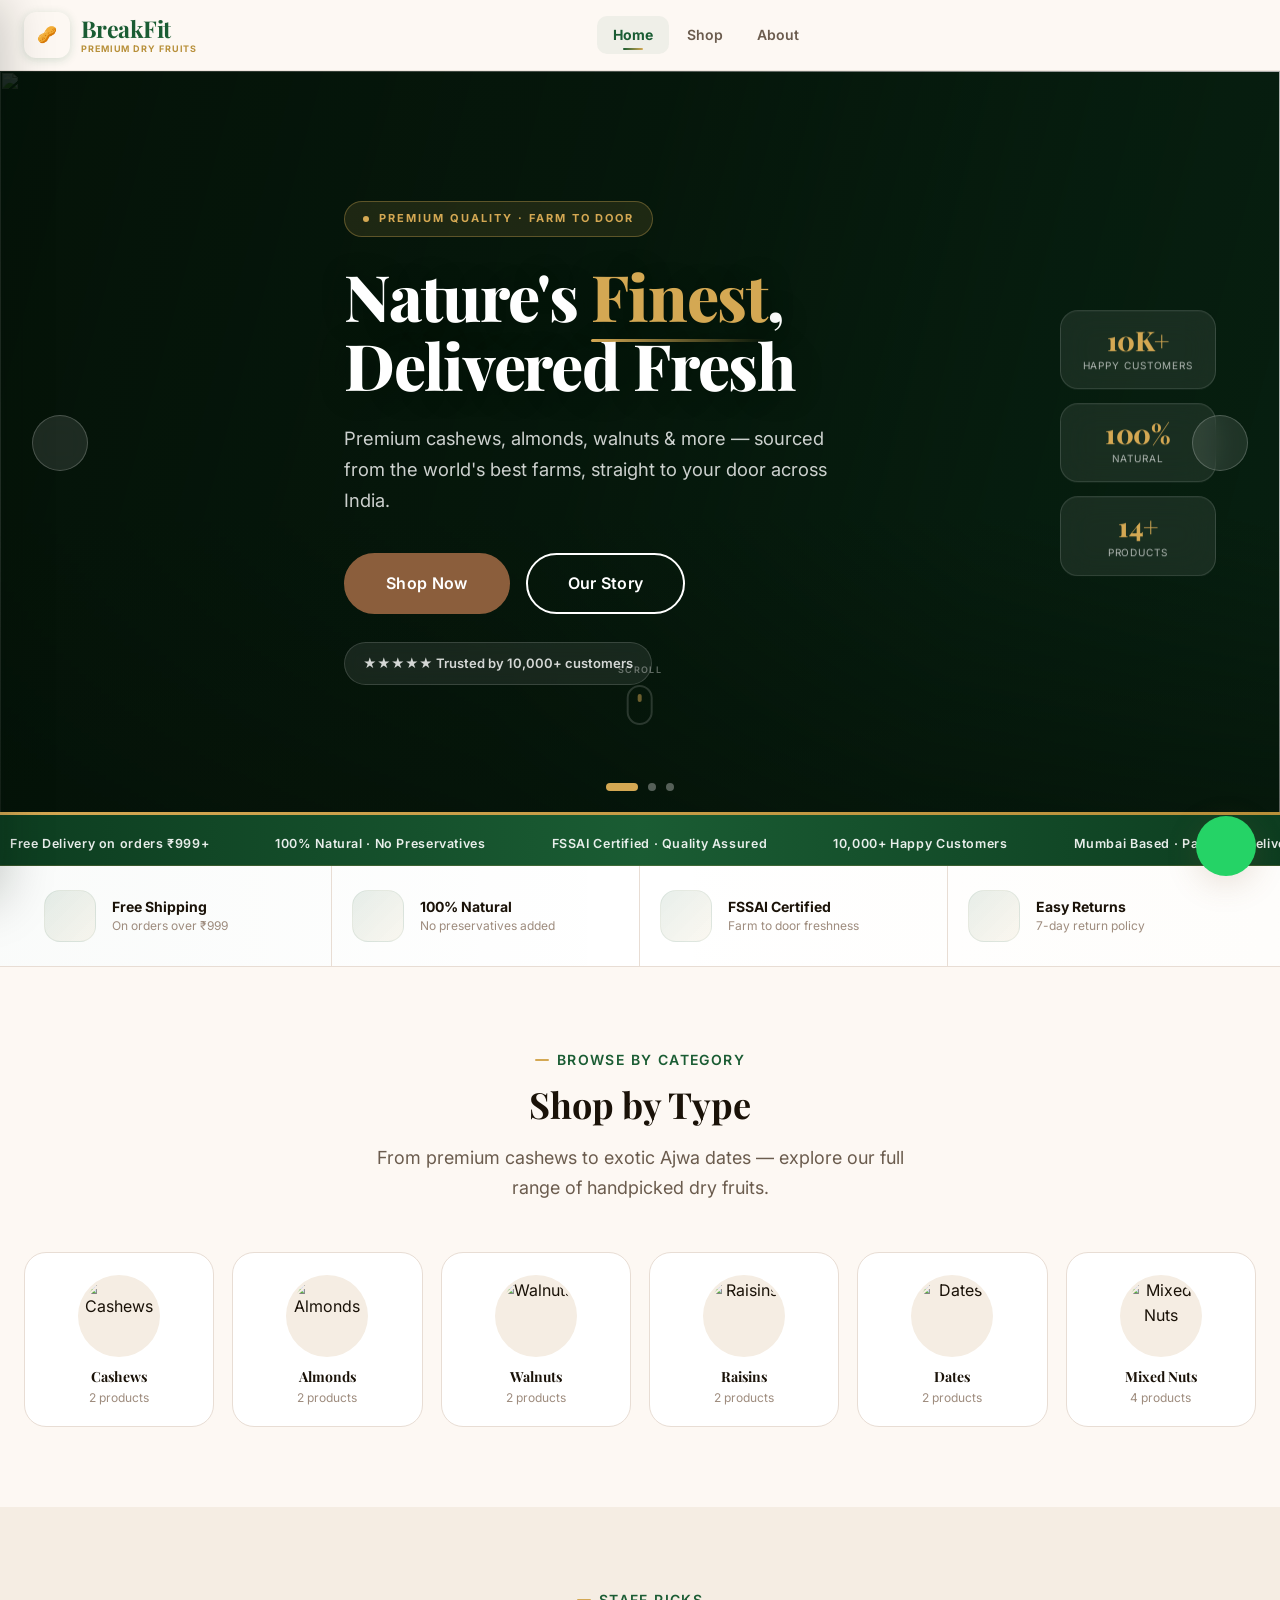
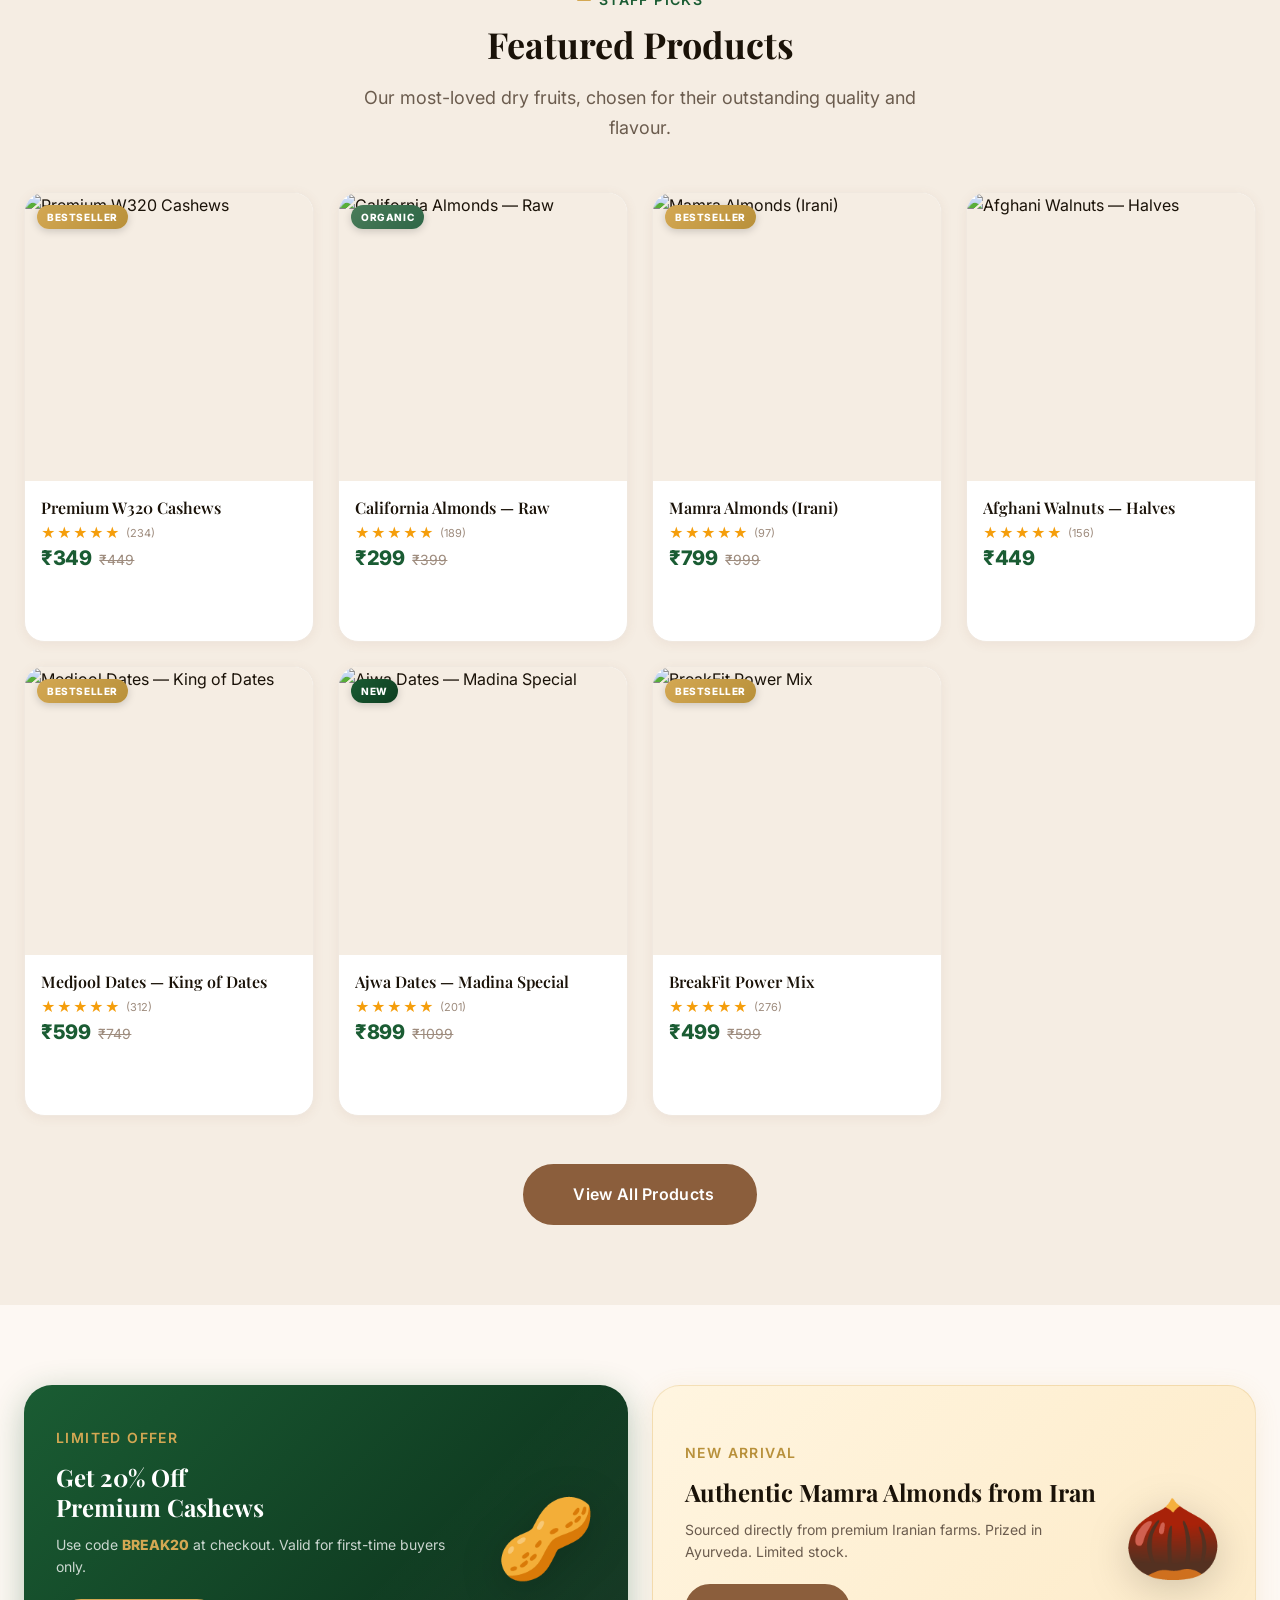
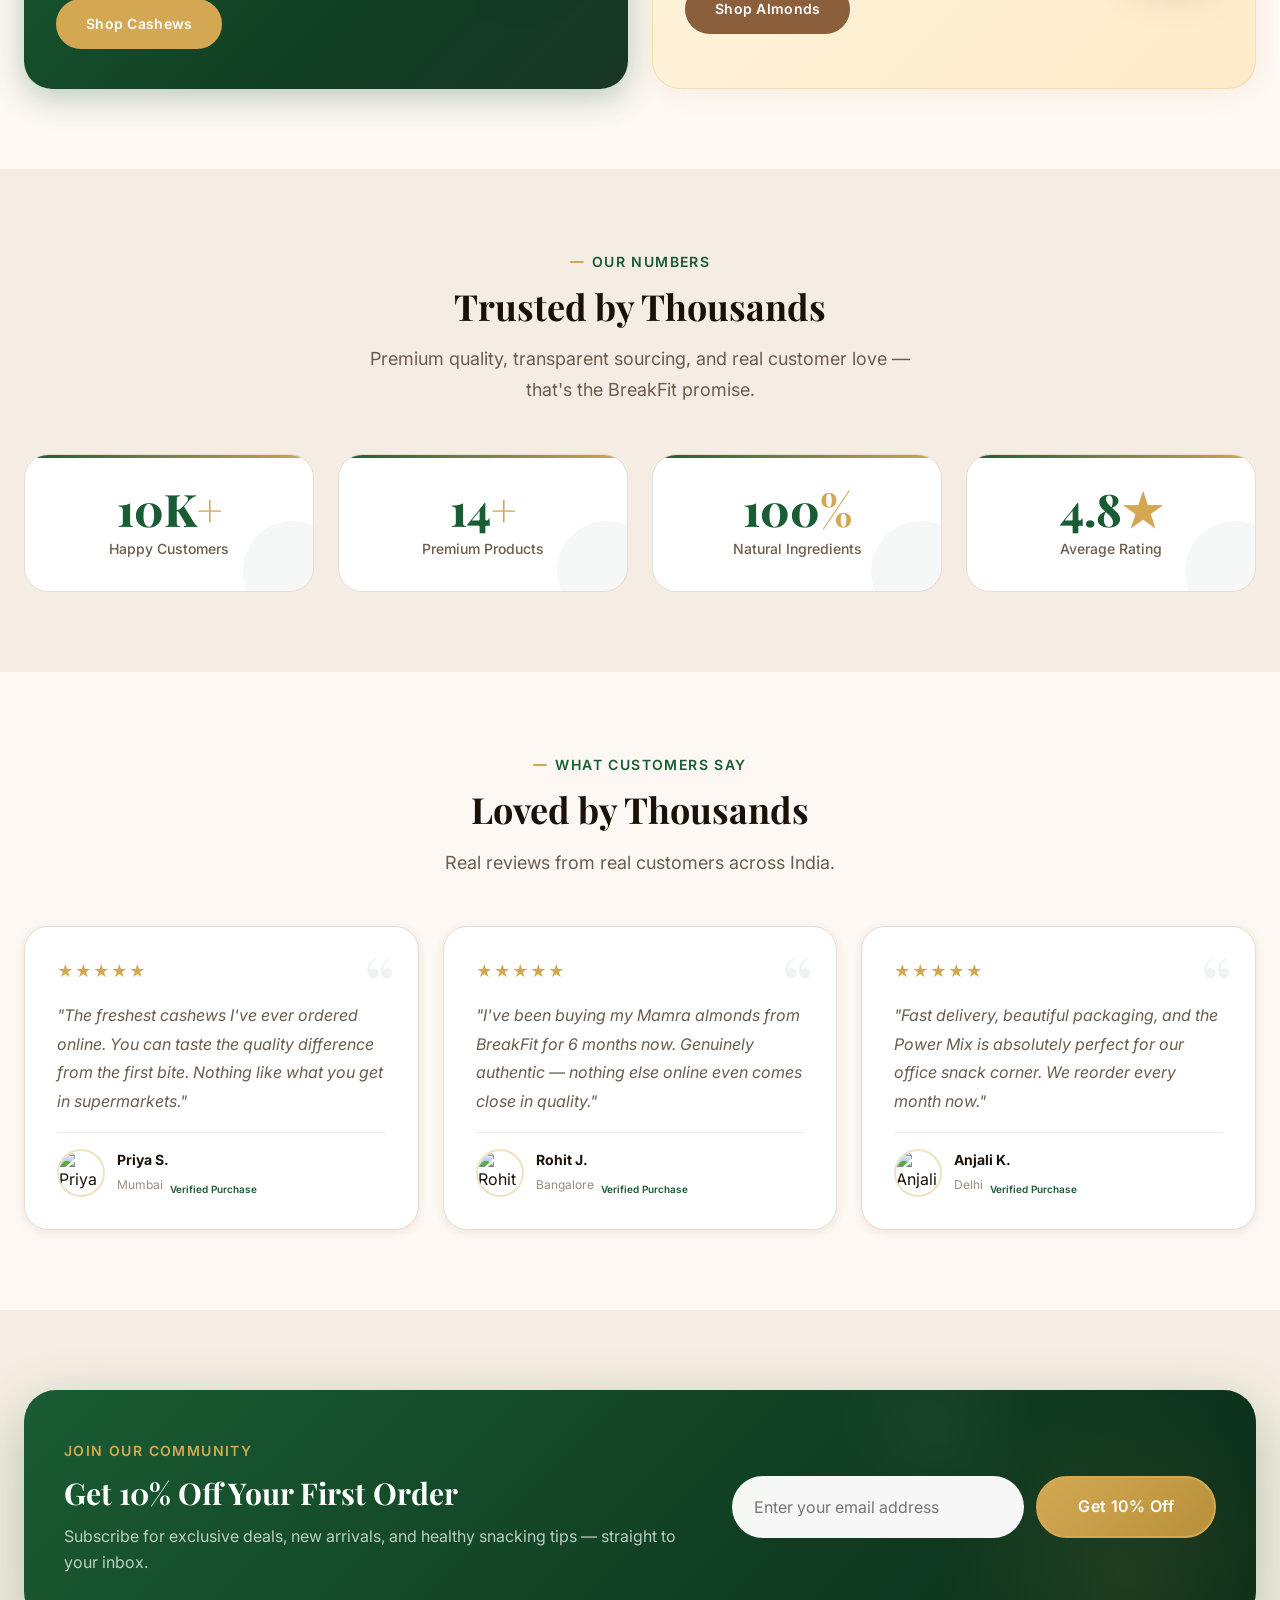
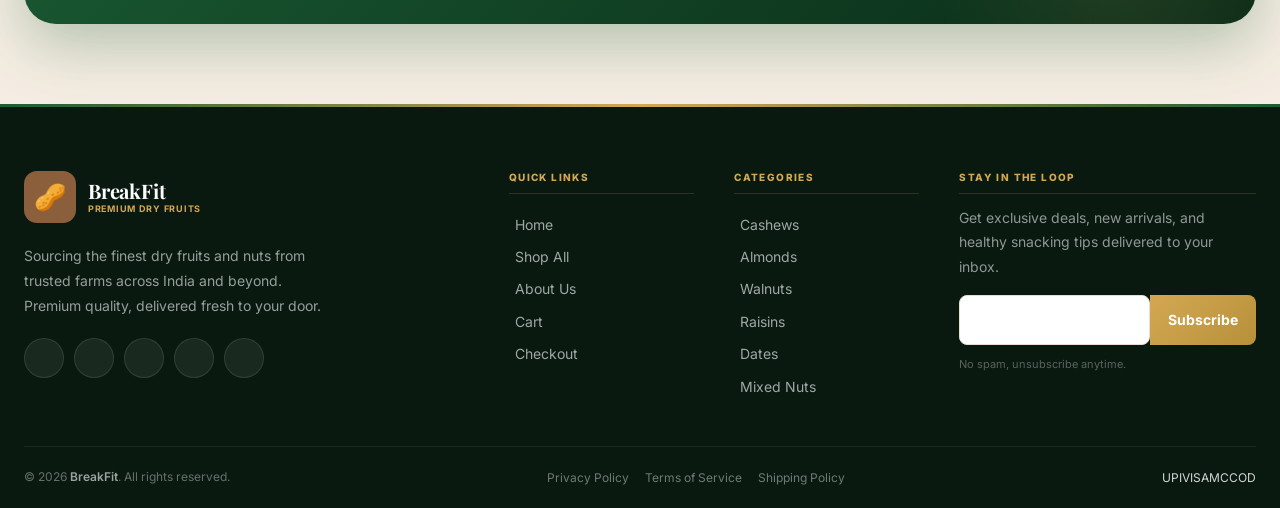
==== commit cc925a59: "feat: complete UI overhaul - professional photography, cinematic hero, premium components" ====
--- a/index.html
+++ b/index.html
@@ -3,11 +3,30 @@
 <head>
   <meta charset="UTF-8">
   <meta name="viewport" content="width=device-width, initial-scale=1.0">
-  <meta name="description" content="BreakFit — Premium dry fruits and nuts. Fresh cashews, almonds, walnuts, raisins, dates and more, delivered to your door.">
-  <title>BreakFit — Premium Dry Fruits &amp; Nuts</title>
+  <meta name="description" content="BreakFit — Premium dry fruits & nuts delivered fresh across India. Cashews, almonds, walnuts, dates, raisins and mixed nut blends from R & B Foods, Mumbai.">
+  <title>BreakFit — Premium Dry Fruits &amp; Nuts | R &amp; B Foods</title>
+
+  <!-- Favicon -->
+  <link rel="icon" type="image/svg+xml" href="data:image/svg+xml,%3Csvg xmlns='http://www.w3.org/2000/svg' viewBox='0 0 52 52'%3E%3Crect width='52' height='52' rx='12' fill='%231A5C33'/%3E%3Ctext x='7' y='36' font-family='Georgia,serif' font-size='28' font-weight='700' fill='%23D4A853'%3E3%3C/text%3E%3Ctext x='26' y='36' font-family='Georgia,serif' font-size='24' font-weight='700' fill='%23fff'%3EF%3C/text%3E%3C/svg%3E">
+
+  <!-- Open Graph -->
+  <meta property="og:type"        content="website">
+  <meta property="og:url"         content="https://breakfit.in/">
+  <meta property="og:title"       content="BreakFit — Premium Dry Fruits &amp; Nuts">
+  <meta property="og:description" content="Fresh cashews, almonds, walnuts, dates and more — sourced from the world's best farms, delivered across India by R &amp; B Foods, Mumbai.">
+  <meta property="og:image"       content="https://images.unsplash.com/photo-1599940778173-e276d4acb2bb?w=1200&h=630&fit=crop&q=90">
+  <meta name="twitter:card"       content="summary_large_image">
+
+  <!-- Canonical -->
+  <link rel="canonical" href="https://breakfit.in/">
+
+  <!-- Preconnect for performance -->
+  <link rel="preconnect" href="https://fonts.googleapis.com">
+  <link rel="preconnect" href="https://fonts.gstatic.com" crossorigin>
+  <link rel="preconnect" href="https://images.unsplash.com">
 
   <!-- Preload first hero image -->
-  <link rel="preload" as="image" href="https://picsum.photos/seed/hero1/1400/700">
+  <link rel="preload" as="image" href="https://images.unsplash.com/photo-1599940778173-e276d4acb2bb?w=1600&h=800&fit=crop&q=95" fetchpriority="high">
 
   <!-- Remix Icons CDN -->
   <link href="https://cdn.jsdelivr.net/npm/remixicon@4.3.0/fonts/remixicon.css" rel="stylesheet" crossorigin="anonymous">
@@ -21,7 +40,9 @@
   <link rel="stylesheet" href="css/components/hero-slider.css">
   <link rel="stylesheet" href="css/components/toast.css">
   <link rel="stylesheet" href="css/components/whatsapp.css">
+  <link rel="stylesheet" href="css/components/cart-drawer.css">
   <link rel="stylesheet" href="css/pages/home.css">
+  <link rel="stylesheet" href="css/mobile.css">
 </head>
 <body>
 
@@ -36,25 +57,66 @@
     <!-- ── Hero Slider ── -->
     <div id="hero-slider-container"></div>
 
+    <!-- ── Trust Ticker ── -->
+    <div class="trust-ticker" aria-hidden="true">
+      <div class="trust-ticker__track" id="trust-track">
+        <span class="trust-ticker__item"><i class="ri-truck-line"></i> Free Delivery on orders ₹999+</span>
+        <span class="trust-ticker__item"><i class="ri-leaf-line"></i> 100% Natural · No Preservatives</span>
+        <span class="trust-ticker__item"><i class="ri-shield-check-line"></i> FSSAI Certified · Quality Assured</span>
+        <span class="trust-ticker__item"><i class="ri-star-fill"></i> 10,000+ Happy Customers</span>
+        <span class="trust-ticker__item"><i class="ri-map-pin-line"></i> Mumbai Based · Pan India Delivery</span>
+        <span class="trust-ticker__item"><i class="ri-refresh-line"></i> 7-Day Easy Returns</span>
+        <span class="trust-ticker__item"><i class="ri-whatsapp-line"></i> WhatsApp Support Available</span>
+        <!-- duplicate for seamless loop -->
+        <span class="trust-ticker__item"><i class="ri-truck-line"></i> Free Delivery on orders ₹999+</span>
+        <span class="trust-ticker__item"><i class="ri-leaf-line"></i> 100% Natural · No Preservatives</span>
+        <span class="trust-ticker__item"><i class="ri-shield-check-line"></i> FSSAI Certified · Quality Assured</span>
+        <span class="trust-ticker__item"><i class="ri-star-fill"></i> 10,000+ Happy Customers</span>
+        <span class="trust-ticker__item"><i class="ri-map-pin-line"></i> Mumbai Based · Pan India Delivery</span>
+        <span class="trust-ticker__item"><i class="ri-refresh-line"></i> 7-Day Easy Returns</span>
+        <span class="trust-ticker__item"><i class="ri-whatsapp-line"></i> WhatsApp Support Available</span>
+      </div>
+    </div>
+
     <!-- ── Features Strip ── -->
     <section class="features-strip">
       <div class="container">
         <div class="features-grid">
           <div class="feature-item" data-animate>
-            <i class="ri-truck-line feature-icon"></i>
-            <div><strong>Free Shipping</strong><p>On orders over ₹999</p></div>
+            <div class="feature-icon-wrap">
+              <i class="ri-truck-line feature-icon"></i>
+            </div>
+            <div>
+              <strong>Free Shipping</strong>
+              <p>On orders over ₹999</p>
+            </div>
           </div>
           <div class="feature-item" data-animate data-delay="100">
-            <i class="ri-leaf-line feature-icon"></i>
-            <div><strong>100% Natural</strong><p>No preservatives</p></div>
+            <div class="feature-icon-wrap">
+              <i class="ri-leaf-line feature-icon"></i>
+            </div>
+            <div>
+              <strong>100% Natural</strong>
+              <p>No preservatives added</p>
+            </div>
           </div>
           <div class="feature-item" data-animate data-delay="200">
-            <i class="ri-shield-check-line feature-icon"></i>
-            <div><strong>Quality Assured</strong><p>Farm to door freshness</p></div>
+            <div class="feature-icon-wrap">
+              <i class="ri-shield-check-line feature-icon"></i>
+            </div>
+            <div>
+              <strong>FSSAI Certified</strong>
+              <p>Farm to door freshness</p>
+            </div>
           </div>
           <div class="feature-item" data-animate data-delay="300">
-            <i class="ri-refresh-line feature-icon"></i>
-            <div><strong>Easy Returns</strong><p>7-day return policy</p></div>
+            <div class="feature-icon-wrap">
+              <i class="ri-refresh-line feature-icon"></i>
+            </div>
+            <div>
+              <strong>Easy Returns</strong>
+              <p>7-day return policy</p>
+            </div>
           </div>
         </div>
       </div>
@@ -66,7 +128,7 @@
         <div class="section-header" data-animate>
           <span class="section-label">Browse by Category</span>
           <h2 class="section-title">Shop by Type</h2>
-          <p class="section-subtitle">From premium cashews to exotic dates — explore our full range of handpicked dry fruits.</p>
+          <p class="section-subtitle">From premium cashews to exotic Ajwa dates — explore our full range of handpicked dry fruits.</p>
         </div>
         <div class="categories-grid" id="categories-grid"></div>
       </div>
@@ -82,7 +144,10 @@
         </div>
         <div class="grid-4" id="featured-products"></div>
         <div class="text-center" style="margin-top:var(--space-12)">
-          <a href="categories.html" class="btn btn--primary btn-lg" data-animate>View All Products</a>
+          <a href="categories.html" class="btn btn--primary btn-lg" data-animate>
+            <i class="ri-store-2-line"></i>
+            View All Products
+          </a>
         </div>
       </div>
     </section>
@@ -94,55 +159,97 @@
           <div class="promo-card promo-card--primary" data-animate>
             <div class="promo-card__content">
               <span class="section-label">Limited Offer</span>
-              <h3>Get 20% Off on Premium Cashews</h3>
-              <p>Use code <strong>BREAK20</strong> at checkout. Valid for first-time buyers.</p>
+              <h3>Get 20% Off<br>Premium Cashews</h3>
+              <p>Use code <strong>BREAK20</strong> at checkout. Valid for first-time buyers only.</p>
               <a href="categories.html?category=cashews" class="btn btn--secondary">Shop Cashews</a>
             </div>
-            <div class="promo-card__img">🥜</div>
+            <div class="promo-card__img" role="img" aria-label="Cashews">🥜</div>
           </div>
           <div class="promo-card promo-card--accent" data-animate data-delay="150">
             <div class="promo-card__content">
               <span class="section-label">New Arrival</span>
               <h3>Authentic Mamra Almonds from Iran</h3>
-              <p>Sourced directly from premium Iranian farms. Limited stock available.</p>
+              <p>Sourced directly from premium Iranian farms. Prized in Ayurveda. Limited stock.</p>
               <a href="categories.html?category=almonds" class="btn btn--primary">Shop Almonds</a>
             </div>
-            <div class="promo-card__img">🌰</div>
+            <div class="promo-card__img" role="img" aria-label="Almonds">🌰</div>
+          </div>
+        </div>
+      </div>
+    </section>
+
+    <!-- ── Why Choose Us ── -->
+    <section class="section" style="background:var(--color-bg-alt)">
+      <div class="container">
+        <div class="section-header" data-animate>
+          <span class="section-label">Our Numbers</span>
+          <h2 class="section-title">Trusted by Thousands</h2>
+          <p class="section-subtitle">Premium quality, transparent sourcing, and real customer love — that's the BreakFit promise.</p>
+        </div>
+        <div class="why-us-grid">
+          <div class="why-stat" data-animate>
+            <div class="why-stat__value">10K<span>+</span></div>
+            <div class="why-stat__label">Happy Customers</div>
+          </div>
+          <div class="why-stat" data-animate data-delay="100">
+            <div class="why-stat__value">14<span>+</span></div>
+            <div class="why-stat__label">Premium Products</div>
+          </div>
+          <div class="why-stat" data-animate data-delay="200">
+            <div class="why-stat__value">100<span>%</span></div>
+            <div class="why-stat__label">Natural Ingredients</div>
+          </div>
+          <div class="why-stat" data-animate data-delay="300">
+            <div class="why-stat__value">4.8<span>★</span></div>
+            <div class="why-stat__label">Average Rating</div>
           </div>
         </div>
       </div>
     </section>
 
     <!-- ── Testimonials ── -->
-    <section class="section section-testimonials" style="background:var(--color-bg-alt)">
+    <section class="section section-testimonials">
       <div class="container">
         <div class="section-header" data-animate>
           <span class="section-label">What Customers Say</span>
           <h2 class="section-title">Loved by Thousands</h2>
+          <p class="section-subtitle">Real reviews from real customers across India.</p>
         </div>
         <div class="testimonials-grid">
           <div class="testimonial-card" data-animate>
             <div class="testimonial-stars">★★★★★</div>
-            <blockquote>"The freshest cashews I've ever ordered online. You can taste the quality difference from the first bite."</blockquote>
+            <blockquote>"The freshest cashews I've ever ordered online. You can taste the quality difference from the first bite. Nothing like what you get in supermarkets."</blockquote>
             <div class="testimonial-author">
-              <img src="https://picsum.photos/seed/tuser1/48/48" alt="Priya S." loading="lazy">
-              <div><strong>Priya S.</strong><span>Mumbai</span></div>
+              <img src="https://images.unsplash.com/photo-1580489944761-15a19d654956?w=96&h=96&fit=crop&crop=face&q=85" alt="Priya S." loading="lazy" width="48" height="48">
+              <div>
+                <strong>Priya S.</strong>
+                <span>Mumbai</span>
+                <div class="verified"><i class="ri-checkbox-circle-fill"></i> Verified Purchase</div>
+              </div>
             </div>
           </div>
           <div class="testimonial-card" data-animate data-delay="150">
             <div class="testimonial-stars">★★★★★</div>
-            <blockquote>"I've been buying my Mamra almonds from BreakFit for 6 months now. Genuinely authentic, unlike anything else online."</blockquote>
+            <blockquote>"I've been buying my Mamra almonds from BreakFit for 6 months now. Genuinely authentic — nothing else online even comes close in quality."</blockquote>
             <div class="testimonial-author">
-              <img src="https://picsum.photos/seed/tuser2/48/48" alt="Rohit J." loading="lazy">
-              <div><strong>Rohit J.</strong><span>Bangalore</span></div>
+              <img src="https://images.unsplash.com/photo-1507003211169-0a1dd7228f2d?w=96&h=96&fit=crop&crop=face&q=85" alt="Rohit J." loading="lazy" width="48" height="48">
+              <div>
+                <strong>Rohit J.</strong>
+                <span>Bangalore</span>
+                <div class="verified"><i class="ri-checkbox-circle-fill"></i> Verified Purchase</div>
+              </div>
             </div>
           </div>
           <div class="testimonial-card" data-animate data-delay="300">
             <div class="testimonial-stars">★★★★★</div>
-            <blockquote>"Fast delivery, beautiful packaging, and the mixed nuts blend is absolutely perfect for our office snack corner."</blockquote>
+            <blockquote>"Fast delivery, beautiful packaging, and the Power Mix is absolutely perfect for our office snack corner. We reorder every month now."</blockquote>
             <div class="testimonial-author">
-              <img src="https://picsum.photos/seed/tuser3/48/48" alt="Anjali K." loading="lazy">
-              <div><strong>Anjali K.</strong><span>Delhi</span></div>
+              <img src="https://images.unsplash.com/photo-1438761681033-6461ffad8d80?w=96&h=96&fit=crop&crop=face&q=85" alt="Anjali K." loading="lazy" width="48" height="48">
+              <div>
+                <strong>Anjali K.</strong>
+                <span>Delhi</span>
+                <div class="verified"><i class="ri-checkbox-circle-fill"></i> Verified Purchase</div>
+              </div>
             </div>
           </div>
         </div>
@@ -150,17 +257,17 @@
     </section>
 
     <!-- ── Newsletter ── -->
-    <section class="section section-newsletter">
+    <section class="section section-newsletter" style="background:var(--color-bg-alt)">
       <div class="container">
         <div class="newsletter-box" data-animate>
           <div class="newsletter-content">
             <span class="section-label">Join Our Community</span>
             <h2>Get 10% Off Your First Order</h2>
-            <p>Subscribe to our newsletter for exclusive deals, new arrivals, and healthy snacking tips.</p>
+            <p>Subscribe for exclusive deals, new arrivals, and healthy snacking tips — straight to your inbox.</p>
           </div>
           <form class="newsletter-form" id="home-newsletter-form" novalidate>
             <input type="email" placeholder="Enter your email address" aria-label="Email address" required>
-            <button type="submit" class="btn btn--primary">Get 10% Off</button>
+            <button type="submit" class="btn btn--primary btn-lg">Get 10% Off</button>
           </form>
         </div>
       </div>
@@ -193,6 +300,5 @@
 
   <!-- JS: Home page controller -->
   <script src="js/pages/home.js"></script>
-
 </body>
 </html>
--- a/css/components/header.css
+++ b/css/components/header.css
@@ -1,60 +1,76 @@
 /* ============================================================
-   BreakFit — css/components/header.css
-   Shared navigation bar styles
-   Requirements: 1.7, 7.2
+   BreakFit — Header Component  (Premium Glass Edition)
    ============================================================ */
 
-/* ------------------------------------------------------------
-   1. SITE HEADER — sticky bar with backdrop blur
-   ------------------------------------------------------------ */
+/* ── 1. Site Header shell ── */
 .site-header {
   position: sticky;
   top: 0;
   z-index: var(--z-sticky);
-  background: var(--color-surface);
-  backdrop-filter: blur(12px);
-  -webkit-backdrop-filter: blur(12px);
-  border-bottom: 1px solid var(--color-border);
-  transition: box-shadow var(--transition-base);
-}
-
-/* Scrolled state — added via JS when window.scrollY > 0 */
+  /* Warm frosted glass */
+  background: rgba(253, 248, 243, 0.92);
+  backdrop-filter: blur(20px) saturate(180%);
+  -webkit-backdrop-filter: blur(20px) saturate(180%);
+  border-bottom: 1px solid rgba(232,221,212,0.7);
+  transition:
+    box-shadow var(--transition-base),
+    background var(--transition-base),
+    border-color var(--transition-base);
+}
+
 .site-header.header--scrolled {
-  box-shadow: var(--shadow-md);
-}
-
-/* Inner flex container — logo | nav | actions */
+  background: rgba(253, 248, 243, 0.97);
+  box-shadow:
+    0 1px 0 rgba(232,221,212,0.8),
+    0 4px 24px rgba(26,92,51,0.08);
+  border-color: rgba(232,221,212,0.9);
+}
+
 .header-inner {
   display: flex;
   align-items: center;
-  height: var(--header-height);          /* 70px (desktop) */
+  height: var(--header-height);      /* 70px */
   max-width: var(--container-max);
   margin: 0 auto;
   padding: 0 var(--space-lg);
   gap: var(--space-lg);
 }
 
-/* ------------------------------------------------------------
-   2. LOGO — left section
-   ------------------------------------------------------------ */
+/* ── 2. Logo ── */
 .site-logo {
   display: flex;
   align-items: center;
-  gap: var(--space-sm);
+  gap: 11px;
   text-decoration: none;
   flex-shrink: 0;
-}
+  transition: opacity var(--transition-fast);
+}
+
+.site-logo:hover { opacity: 0.88; }
 
 .logo-icon {
-  width: 44px;
-  height: 44px;
-  background: linear-gradient(135deg, var(--color-primary) 0%, var(--color-secondary) 100%);
-  border-radius: var(--radius-lg);
-  display: flex;
-  align-items: center;
-  justify-content: center;
-  font-size: 1.4rem;
-  box-shadow: var(--shadow-sm);
+  width: 46px;
+  height: 46px;
+  border-radius: 12px;
+  overflow: hidden;
+  display: flex;
+  align-items: center;
+  justify-content: center;
+  flex-shrink: 0;
+  /* Subtle shadow beneath logo icon */
+  box-shadow: 0 2px 10px rgba(26,92,51,0.18);
+  transition: box-shadow var(--transition-base), transform var(--transition-spring);
+}
+
+.site-logo:hover .logo-icon {
+  box-shadow: 0 4px 18px rgba(26,92,51,0.28);
+  transform: rotate(-3deg) scale(1.05);
+}
+
+.logo-svg {
+  width: 46px;
+  height: 46px;
+  display: block;
 }
 
 .logo-text {
@@ -65,22 +81,24 @@
 
 .logo-name {
   font-family: var(--font-heading);
-  font-size: var(--text-xl);
+  font-size: 1.45rem;
   font-weight: 700;
-  color: var(--color-primary);
-  letter-spacing: -0.02em;
+  color: #1A5C33;
+  letter-spacing: -0.025em;
+  line-height: 1.1;
 }
 
 .logo-tagline {
-  font-size: var(--text-xs);
-  color: var(--color-text-muted);
-  letter-spacing: 0.08em;
+  font-size: 9px;
+  color: #B8903A;
+  letter-spacing: 0.1em;
   text-transform: uppercase;
-}
-
-/* ------------------------------------------------------------
-   3. PRIMARY NAV — centered desktop links
-   ------------------------------------------------------------ */
+  font-weight: 700;
+  white-space: nowrap;
+  margin-top: 2px;
+}
+
+/* ── 3. Primary Nav ── */
 .nav-primary {
   flex: 1;
   display: flex;
@@ -92,26 +110,23 @@
   list-style: none;
   display: flex;
   align-items: center;
-  gap: var(--space-xs);
+  gap: 2px;
   margin: 0;
   padding: 0;
 }
 
-.nav-item {
-  position: relative;
-}
-
-/* Each nav link */
+.nav-item { position: relative; }
+
 .nav-link {
   position: relative;
   display: inline-flex;
   align-items: center;
   gap: var(--space-xs);
-  padding: 0.5rem 0.875rem;
-  border-radius: var(--radius-md);
+  padding: 8px 16px;
+  border-radius: 10px;
   font-size: var(--text-sm);
-  font-weight: 500;
-  color: var(--color-text-primary);
+  font-weight: 600;
+  color: var(--color-text-secondary);
   text-decoration: none;
   background: none;
   border: none;
@@ -120,45 +135,42 @@
   white-space: nowrap;
 }
 
-/* Hover state */
 .nav-link:hover {
-  color: var(--color-primary);
-  background: var(--color-bg-alt, #F5EDE3);
-}
-
-/* Active page indicator — bottom border underline */
+  color: #1A5C33;
+  background: rgba(26,92,51,0.07);
+}
+
 .nav-link.active {
-  color: var(--color-primary);
-}
-
+  color: #1A5C33;
+  font-weight: 700;
+  background: rgba(26,92,51,0.06);
+}
+
+/* Active indicator pill */
 .nav-link.active::after {
   content: '';
   position: absolute;
-  bottom: -2px;
-  left: 0.875rem;
-  right: 0.875rem;
-  height: 2px;
-  background: var(--color-primary);
+  bottom: 4px;
+  left: 50%;
+  transform: translateX(-50%);
+  width: 20px;
+  height: 2.5px;
+  background: linear-gradient(90deg, #1A5C33, #D4A853);
   border-radius: var(--radius-full);
 }
 
-/* ------------------------------------------------------------
-   4. HEADER ACTIONS — right section (search, wishlist, cart)
-   ------------------------------------------------------------ */
+/* ── 4. Header Actions ── */
 .header-actions {
   display: flex;
   align-items: center;
-  gap: var(--space-sm);
-  flex-shrink: 0;
-}
-
-/* Generic icon action button */
+  gap: 6px;
+  flex-shrink: 0;
+}
+
 .action-btn {
   position: relative;
-  width: 40px;
-  height: 40px;
-  min-width: 44px;     /* WCAG 2.1 AA touch target */
-  min-height: 44px;
+  width: 42px;
+  height: 42px;
   display: flex;
   align-items: center;
   justify-content: center;
@@ -166,57 +178,59 @@
   background: transparent;
   border: none;
   cursor: pointer;
-  color: var(--color-text-primary);
+  color: var(--color-text-secondary);
   font-size: 1.25rem;
-  transition: background var(--transition-fast), color var(--transition-fast);
+  transition:
+    background var(--transition-fast),
+    color var(--transition-fast),
+    transform var(--transition-spring);
   text-decoration: none;
 }
 
 .action-btn:hover {
-  background: var(--color-bg-alt, #F5EDE3);
-  color: var(--color-primary);
-}
-
-/* ------------------------------------------------------------
-   5. CART BADGE — small circle top-right of cart icon
-   ------------------------------------------------------------ */
+  background: rgba(26,92,51,0.09);
+  color: #1A5C33;
+  transform: scale(1.1);
+}
+
+/* ── 5. Cart Badge ── */
 .cart-badge {
   position: absolute;
-  top: 2px;
-  right: 2px;
-  width: 18px;
+  top: 3px;
+  right: 3px;
+  min-width: 18px;
   height: 18px;
-  background: var(--color-secondary);
+  background: linear-gradient(135deg, #D4A853, #B8903A);
   color: #fff;
   border-radius: var(--radius-full);
   font-size: 10px;
-  font-weight: 700;
-  display: flex;
-  align-items: center;
-  justify-content: center;
+  font-weight: 800;
+  display: flex;
+  align-items: center;
+  justify-content: center;
+  padding: 0 4px;
   line-height: 1;
   pointer-events: none;
-  transition: transform var(--transition-spring);
-}
-
-/* Bounce animation when count updates */
+  /* White ring separates badge from button */
+  box-shadow: 0 0 0 2px rgba(253,248,243,0.95);
+}
+
 .cart-badge.bump {
-  animation: badge-bump 0.3s cubic-bezier(0.34, 1.56, 0.64, 1);
+  animation: badge-bump 0.42s cubic-bezier(0.34,1.56,0.64,1);
 }
 
 @keyframes badge-bump {
   0%   { transform: scale(1); }
-  50%  { transform: scale(1.5); }
+  40%  { transform: scale(1.65); }
+  70%  { transform: scale(0.88); }
   100% { transform: scale(1); }
 }
 
-/* ------------------------------------------------------------
-   6. HAMBURGER ICON — 3 bars, desktop hidden, mobile visible
-   ------------------------------------------------------------ */
+/* ── 6. Hamburger ── */
 .menu-toggle {
-  display: none;               /* hidden on desktop ≥ 768px */
-  width: 44px;
-  height: 44px;
+  display: none;
+  width: 42px;
+  height: 42px;
   align-items: center;
   justify-content: center;
   border-radius: var(--radius-md);
@@ -225,53 +239,40 @@
   cursor: pointer;
   color: var(--color-text-primary);
   flex-shrink: 0;
-  transition: background var(--transition-fast);
+  transition: background var(--transition-fast), color var(--transition-fast);
 }
 
 .menu-toggle:hover {
-  background: var(--color-bg-alt, #F5EDE3);
-  color: var(--color-primary);
-}
-
-/* Three-bar SVG / icon inside the toggle */
+  background: rgba(26,92,51,0.08);
+  color: #1A5C33;
+}
+
+.hamburger-bars {
+  display: flex;
+  flex-direction: column;
+  gap: 5px;
+}
+
 .hamburger-bar {
   display: block;
   width: 22px;
   height: 2px;
   background: currentColor;
   border-radius: 2px;
-  transition: transform var(--transition-base), opacity var(--transition-fast);
-}
-
-.hamburger-bars {
-  display: flex;
-  flex-direction: column;
-  gap: 5px;
-}
-
-/* When nav-open: morph to × */
-body.nav-open .hamburger-bar:nth-child(1) {
-  transform: translateY(7px) rotate(45deg);
-}
-
-body.nav-open .hamburger-bar:nth-child(2) {
-  opacity: 0;
-  transform: scaleX(0);
-}
-
-body.nav-open .hamburger-bar:nth-child(3) {
-  transform: translateY(-7px) rotate(-45deg);
-}
-
-/* ------------------------------------------------------------
-   7. MOBILE NAV DRAWER — slides in from the left
-   ------------------------------------------------------------ */
-
-/* Backdrop overlay */
+  transition: transform var(--transition-base), opacity var(--transition-fast), width var(--transition-base);
+}
+
+/* Animated X on open */
+body.nav-open .hamburger-bar:nth-child(1) { transform: translateY(7px) rotate(45deg); }
+body.nav-open .hamburger-bar:nth-child(2) { opacity: 0; transform: scaleX(0); }
+body.nav-open .hamburger-bar:nth-child(3) { transform: translateY(-7px) rotate(-45deg); }
+
+/* ── 7. Mobile Drawer ── */
 .nav-overlay {
   position: fixed;
   inset: 0;
-  background: rgba(26, 18, 8, 0.5);
+  background: rgba(5, 18, 8, 0.55);
+  backdrop-filter: blur(6px);
   z-index: calc(var(--z-fixed) - 1);
   opacity: 0;
   visibility: hidden;
@@ -283,40 +284,34 @@
   visibility: visible;
 }
 
-/* Drawer panel */
 .nav-drawer {
   position: fixed;
   top: 0;
   left: 0;
-  width: min(320px, 85vw);
+  width: min(300px, 84vw);
   height: 100%;
-  background: var(--color-surface);
+  background: #fff;
   z-index: var(--z-fixed);
   display: flex;
   flex-direction: column;
-  box-shadow: var(--shadow-xl);
+  box-shadow: 4px 0 48px rgba(5,18,8,0.22);
   overflow-y: auto;
-  /* Slide in/out via translateX */
   transform: translateX(-100%);
-  transition: transform var(--transition-slow);
-}
-
-/* Open state — triggered by body.nav-open */
-body.nav-open .nav-drawer {
-  transform: translateX(0);
-}
-
-/* Drawer header row */
+  transition: transform 0.38s cubic-bezier(0.4,0,0.2,1);
+}
+
+body.nav-open .nav-drawer { transform: translateX(0); }
+
 .nav-drawer__header {
   display: flex;
   align-items: center;
   justify-content: space-between;
-  padding: var(--space-lg) var(--space-lg) var(--space-md);
+  padding: 16px 18px;
   border-bottom: 1px solid var(--color-border);
-  flex-shrink: 0;
-}
-
-/* Close button inside drawer */
+  background: linear-gradient(135deg, rgba(26,92,51,0.04) 0%, rgba(212,168,83,0.04) 100%);
+  flex-shrink: 0;
+}
+
 .nav-drawer__close {
   width: 36px;
   height: 36px;
@@ -324,23 +319,22 @@
   align-items: center;
   justify-content: center;
   border: none;
-  background: var(--color-bg-alt, #F5EDE3);
+  background: rgba(26,92,51,0.08);
   border-radius: var(--radius-full);
   cursor: pointer;
-  font-size: 1.2rem;
-  color: var(--color-text-primary);
-  transition: background var(--transition-fast), color var(--transition-fast);
+  font-size: 1.1rem;
+  color: #1A5C33;
+  transition: background var(--transition-fast), transform var(--transition-spring);
 }
 
 .nav-drawer__close:hover {
-  background: var(--color-border);
-  color: var(--color-primary);
-}
-
-/* Drawer body / link list */
+  background: rgba(26,92,51,0.16);
+  transform: rotate(90deg);
+}
+
 .nav-drawer__body {
   flex: 1;
-  padding: var(--space-md);
+  padding: 10px;
   overflow-y: auto;
 }
 
@@ -350,100 +344,101 @@
   padding: 0;
 }
 
-/* Drawer nav links */
 .nav-drawer__link {
   display: flex;
   align-items: center;
-  gap: var(--space-md);
-  padding: 0.875rem var(--space-md);
+  gap: 14px;
+  padding: 13px 16px;
   border-radius: var(--radius-lg);
   font-weight: 600;
-  font-size: var(--text-base);
-  color: var(--color-text-primary);
+  font-size: 0.975rem;
+  color: var(--color-text-secondary);
   text-decoration: none;
-  min-height: 44px;    /* touch target */
-  transition: background var(--transition-fast), color var(--transition-fast);
-}
-
-.nav-drawer__link:hover,
+  min-height: 50px;
+  transition: background var(--transition-fast), color var(--transition-fast), transform var(--transition-fast);
+}
+
+.nav-drawer__link:hover {
+  background: rgba(26,92,51,0.07);
+  color: #1A5C33;
+  transform: translateX(4px);
+}
+
 .nav-drawer__link.active {
-  background: var(--color-bg-alt, #F5EDE3);
-  color: var(--color-primary);
+  background: linear-gradient(135deg, rgba(26,92,51,0.09), rgba(212,168,83,0.07));
+  color: #1A5C33;
 }
 
 .nav-drawer__link i {
-  font-size: 1.1rem;
-  width: 24px;
+  font-size: 1.2rem;
+  width: 26px;
   text-align: center;
-  color: var(--color-primary);
-  flex-shrink: 0;
-}
-
-/* Divider between link groups */
+  color: #1A5C33;
+  flex-shrink: 0;
+}
+
 .nav-drawer__divider {
   height: 1px;
   background: var(--color-border);
-  margin: var(--space-sm) 0;
-}
-
-/* Drawer footer */
+  margin: 6px 0;
+}
+
+.drawer-cart-count {
+  margin-left: auto;
+  background: linear-gradient(135deg, #D4A853, #B8903A);
+  color: #fff;
+  border-radius: var(--radius-full);
+  font-size: 11px;
+  font-weight: 800;
+  padding: 3px 9px;
+  display: inline-flex;
+  align-items: center;
+}
+
 .nav-drawer__footer {
-  padding: var(--space-lg);
+  padding: 14px 18px;
   border-top: 1px solid var(--color-border);
-  font-size: var(--text-sm);
+  flex-shrink: 0;
+  background: linear-gradient(135deg, rgba(26,92,51,0.03), rgba(212,168,83,0.03));
+}
+
+.drawer-brand {
+  font-size: 12px;
   color: var(--color-text-muted);
   text-align: center;
-  flex-shrink: 0;
-}
-
-/* Prevent body scroll when drawer is open */
-body.nav-open {
-  overflow: hidden;
-}
-
-/* ------------------------------------------------------------
-   8. RESPONSIVE BREAKPOINTS
-   ------------------------------------------------------------ */
-
-/* Tablet / below 1024px — hide desktop nav, show hamburger */
+  margin-bottom: 5px;
+}
+
+.drawer-brand strong { color: #1A5C33; }
+
+.drawer-contact {
+  font-size: 11px;
+  color: var(--color-text-muted);
+  text-align: center;
+  line-height: 1.6;
+}
+
+body.nav-open { overflow: hidden; }
+
+/* ── 8. Responsive ── */
 @media (max-width: 1024px) {
-  .nav-primary {
-    display: none;
-  }
-
-  .menu-toggle {
-    display: flex;
-  }
-
-  .header-inner {
-    height: var(--header-height-mobile);   /* 60px */
-  }
-}
-
-/* Mobile — below 768px (core mobile breakpoint per Req 7.2) */
+  .nav-primary { display: none; }
+  .menu-toggle { display: flex; }
+  .header-inner { height: var(--header-height-mobile); }
+}
+
 @media (max-width: 768px) {
-  .nav-primary {
-    display: none;
-  }
-
-  .menu-toggle {
-    display: flex;
-  }
-
-  .header-inner {
-    height: var(--header-height-mobile);
-    padding: 0 var(--space-md);
-  }
-
-  /* Hide extra action buttons; keep cart + search */
-  .header-actions .action-btn:not(.action-btn--cart):not(.action-btn--search) {
-    display: none;
-  }
-}
-
-/* Narrow phones — below 480px */
+  .header-inner { padding: 0 16px; gap: 8px; }
+  .logo-icon { width: 40px; height: 40px; }
+  .logo-svg  { width: 40px; height: 40px; }
+  .logo-name { font-size: 1.25rem; }
+  .logo-tagline { font-size: 8px; }
+}
+
 @media (max-width: 480px) {
-  .logo-tagline {
-    display: none;
-  }
-}
+  .header-inner { padding: 0 12px; }
+  .logo-tagline { display: none; }
+  .logo-name { font-size: 1.2rem; }
+  .logo-icon { width: 38px; height: 38px; }
+  .logo-svg  { width: 38px; height: 38px; }
+}
--- a/css/components/footer.css
+++ b/css/components/footer.css
@@ -1,443 +1,404 @@
-/* ============================================
-   FOOTER COMPONENT
-   Shared footer styles for all pages
-   ============================================ */
-
-/* ── Outer wrapper ── */
+/* ============================================================
+   BreakFit Footer — Professional Dark Edition
+   ============================================================ */
+
 .site-footer {
-  background: var(--color-text-primary);   /* #1A1208 — dark */
-  color: rgba(255, 255, 255, 0.65);
+  background: #091910;
+  color: rgba(255,255,255,0.82);
   padding-top: var(--space-16);
-}
-
-/* ============================================
-   FOOTER TOP — 4-column grid
-   Col 1: Brand/logo + tagline + social icons
-   Col 2: Quick Links
-   Col 3: Categories
-   Col 4: Newsletter
-   ============================================ */
-
+  border-top: 3px solid transparent;
+  border-image: linear-gradient(90deg, #1A5C33, #D4A853, #1A5C33) 1;
+}
+
+/* ── Footer Top Grid ── */
 .footer-top {
   display: grid;
-  grid-template-columns: 2fr 1fr 1fr 1.4fr;
+  grid-template-columns: 2.4fr 1fr 1fr 1.6fr;
   gap: var(--space-10);
   padding-bottom: var(--space-12);
-  border-bottom: 1px solid rgba(255, 255, 255, 0.1);
-}
-
-/* ── Brand column ── */
+  border-bottom: 1px solid rgba(255,255,255,0.07);
+}
+
+/* ── Brand Column ── */
 .footer-brand {
   display: flex;
   flex-direction: column;
+  gap: 0;
 }
 
 .footer-logo {
   display: flex;
   align-items: center;
-  gap: var(--space-3);
+  gap: 12px;
   text-decoration: none;
-  margin-bottom: var(--space-4);
-}
-
-/* Placeholder SVG logo mark */
-.footer-logo-svg {
-  width: 40px;
-  height: 40px;
-  flex-shrink: 0;
-}
+  margin-bottom: var(--space-5);
+  width: fit-content;
+  transition: opacity var(--transition-fast);
+}
+
+.footer-logo:hover { opacity: 0.82; }
+
+.footer-logo-svg { width: 52px; height: 52px; flex-shrink: 0; }
 
 .footer-logo-text {
   display: flex;
   flex-direction: column;
-  line-height: 1;
+  line-height: 1.1;
 }
 
 .footer-logo-name {
   font-family: var(--font-heading);
   font-size: var(--text-xl);
   font-weight: 700;
-  color: #ffffff;
-  letter-spacing: 0.01em;
+  color: #fff;
+  letter-spacing: -0.01em;
 }
 
 .footer-logo-tagline {
-  font-size: var(--text-xs);
-  color: rgba(255, 255, 255, 0.45);
-  letter-spacing: 0.06em;
+  font-size: 9px;
+  color: #D4A853;
+  letter-spacing: 0.08em;
   text-transform: uppercase;
   margin-top: 2px;
+  font-weight: 700;
 }
 
 .footer-brand-desc {
   font-size: var(--text-sm);
-  color: rgba(255, 255, 255, 0.55);
-  line-height: var(--leading-relaxed);
-  max-width: 280px;
-  margin: 0 0 var(--space-5);
-}
-
-/* ── Social icons row ── */
+  color: rgba(255,255,255,0.58);
+  line-height: 1.8;
+  max-width: 300px;
+  margin-bottom: var(--space-5);
+}
+
+/* Contact mini links */
+.footer-contact-mini {
+  display: flex;
+  flex-direction: column;
+  gap: 8px;
+  margin-bottom: var(--space-5);
+}
+
+.footer-contact-link {
+  display: inline-flex;
+  align-items: center;
+  gap: 8px;
+  font-size: var(--text-sm);
+  color: rgba(255,255,255,0.68);
+  text-decoration: none;
+  transition: color var(--transition-fast);
+}
+
+.footer-contact-link:hover { color: #D4A853; }
+.footer-contact-link i { color: #D4A853; font-size: 0.9rem; flex-shrink: 0; }
+
+/* Social buttons */
 .footer-social {
   display: flex;
-  align-items: center;
-  gap: var(--space-3);
+  gap: 10px;
+  margin-bottom: var(--space-5);
+  flex-wrap: wrap;
+}
+
+.social-btn {
+  width: 40px;
+  height: 40px;
+  border-radius: var(--radius-full);
+  background: rgba(255,255,255,0.07);
+  border: 1px solid rgba(255,255,255,0.10);
+  display: inline-flex;
+  align-items: center;
+  justify-content: center;
+  color: rgba(255,255,255,0.70);
+  font-size: 1.05rem;
+  text-decoration: none;
+  transition: background var(--transition-fast), color var(--transition-fast), transform var(--transition-spring);
+  flex-shrink: 0;
+}
+
+.social-btn:hover {
+  color: #fff;
+  transform: translateY(-3px);
+}
+
+.social-btn--instagram:hover { background: linear-gradient(135deg, #f09433 0%, #e6683c 25%, #dc2743 50%, #cc2366 75%, #bc1888 100%); border-color: transparent; }
+.social-btn--facebook:hover  { background: #1877f2; border-color: transparent; }
+.social-btn--whatsapp:hover  { background: #25D366; border-color: transparent; }
+.social-btn--youtube:hover   { background: #ff0000; border-color: transparent; }
+
+/* FSSAI badge */
+.footer-fssai {
+  display: flex;
+  align-items: center;
+  gap: 12px;
+  padding: 12px 16px;
+  background: rgba(255,255,255,0.04);
+  border: 1px solid rgba(255,255,255,0.08);
+  border-radius: 14px;
   margin-top: auto;
 }
 
-.social-btn {
-  display: inline-flex;
+.fssai-badge-footer {
+  width: 54px;
+  height: 54px;
+  background: linear-gradient(135deg, #FF6600, #FF9900);
+  border-radius: 10px;
+  display: flex;
+  flex-direction: column;
   align-items: center;
   justify-content: center;
-  width: 38px;
-  height: 38px;
-  border-radius: var(--radius-full);   /* circle */
-  background: rgba(255, 255, 255, 0.1);
-  color: rgba(255, 255, 255, 0.8);
-  font-size: 1rem;
-  text-decoration: none;
-  transition:
-    background var(--transition-fast),
-    color var(--transition-fast),
-    transform var(--transition-fast);
   flex-shrink: 0;
-}
-
-.social-btn:hover,
-.social-btn:focus-visible {
-  background: var(--color-primary);
-  color: #ffffff;
-  transform: translateY(-2px);
-  outline: none;
-}
-
-/* Per-brand accent colours on hover (optional enhancement) */
-.social-btn--instagram:hover { background: #e1306c; }
-.social-btn--facebook:hover  { background: #1877f2; }
-.social-btn--twitter:hover   { background: #1da1f2; }
-.social-btn--youtube:hover   { background: #ff0000; }
-.social-btn--whatsapp:hover  { background: var(--color-whatsapp); }
-
-/* ── Link columns (Quick Links, Categories) ── */
+  gap: 1px;
+  box-shadow: 0 4px 12px rgba(255,102,0,0.25);
+}
+
+.fssai-f { font-size: 13px; font-weight: 900; color: #fff; letter-spacing: 0.5px; line-height: 1; }
+.fssai-l { font-size: 7px; color: rgba(255,255,255,0.85); text-transform: uppercase; letter-spacing: 0.06em; font-weight: 600; }
+
+.fssai-note { font-size: 11px; color: rgba(255,255,255,0.45); line-height: 1.6; margin: 0; }
+
+/* ── Link Columns ── */
 .footer-col h4 {
   font-family: var(--font-body);
-  font-size: var(--text-xs);
-  font-weight: 700;
-  color: #ffffff;
-  letter-spacing: 0.1em;
+  font-size: 10px;
+  font-weight: 800;
+  color: #D4A853;
+  letter-spacing: 0.14em;
   text-transform: uppercase;
   margin-bottom: var(--space-5);
+  padding-bottom: 10px;
+  border-bottom: 1px solid rgba(212,168,83,0.18);
 }
 
 .footer-links {
   display: flex;
   flex-direction: column;
-  gap: var(--space-3);
+  gap: 10px;
   list-style: none;
   padding: 0;
   margin: 0;
 }
 
-.footer-links li {
-  display: flex;
-  align-items: center;
-}
+.footer-links li { display: flex; align-items: center; }
 
 .footer-link {
   display: inline-flex;
   align-items: center;
-  gap: var(--space-2);
-  font-size: var(--text-sm);
-  color: rgba(255, 255, 255, 0.6);
+  gap: 6px;
+  font-size: var(--text-sm);
+  color: rgba(255,255,255,0.62);
   text-decoration: none;
   transition: color var(--transition-fast), gap var(--transition-fast);
 }
 
 .footer-link i {
-  font-size: 0.75rem;
-  opacity: 0;
-  transition: opacity var(--transition-fast), transform var(--transition-fast);
+  font-size: 0.8rem;
+  color: rgba(212,168,83,0);
+  transition: color var(--transition-fast), transform var(--transition-fast);
   transform: translateX(-4px);
 }
 
-.footer-link:hover,
-.footer-link:focus-visible {
-  color: var(--color-secondary);  /* golden amber */
-  gap: var(--space-3);
-  outline: none;
-}
-
-.footer-link:hover i,
-.footer-link:focus-visible i {
-  opacity: 1;
-  transform: translateX(0);
-}
-
-/* ── Newsletter column ── */
-.footer-col--newsletter h4 {
-  margin-bottom: var(--space-3);
-}
+.footer-link:hover { color: #D4A853; gap: 10px; }
+.footer-link:hover i { color: #D4A853; transform: translateX(0); }
+
+/* ── Newsletter Column ── */
+.footer-col--newsletter h4 { margin-bottom: var(--space-3); }
 
 .footer-newsletter-desc {
   font-size: var(--text-sm);
-  color: rgba(255, 255, 255, 0.55);
-  line-height: var(--leading-relaxed);
+  color: rgba(255,255,255,0.55);
+  line-height: 1.75;
   margin-bottom: var(--space-4);
 }
 
-/* Inline email + subscribe form */
 .footer-newsletter-form {
   display: flex;
-  gap: 0;                 /* joined/inline look */
+  gap: 0;
   width: 100%;
 }
 
 .footer-newsletter-input {
   flex: 1;
-  min-width: 0;           /* prevent overflow in flex */
-  padding: var(--space-3) var(--space-4);
-  background: rgba(255, 255, 255, 0.08);
-  border: 1px solid rgba(255, 255, 255, 0.15);
+  min-width: 0;
+  padding: 12px 16px;
+  background: rgba(255,255,255,0.07);
+  border: 1px solid rgba(255,255,255,0.12);
   border-right: none;
   border-radius: var(--radius-md) 0 0 var(--radius-md);
-  font-family: var(--font-body);
-  font-size: var(--text-sm);
-  color: #ffffff;
+  font-size: var(--text-sm);
+  color: #fff;
   outline: none;
-  transition:
-    border-color var(--transition-fast),
-    background var(--transition-fast),
-    box-shadow var(--transition-fast);
-}
-
-.footer-newsletter-input::placeholder {
-  color: rgba(255, 255, 255, 0.35);
-}
-
-.footer-newsletter-input:focus {
-  background: rgba(255, 255, 255, 0.12);
-  border-color: var(--color-secondary);
-  box-shadow: 0 0 0 3px rgba(212, 168, 83, 0.18);
-}
+  transition: border-color var(--transition-fast), background var(--transition-fast);
+}
+
+.footer-newsletter-input::placeholder { color: rgba(255,255,255,0.28); }
+.footer-newsletter-input:focus { background: rgba(255,255,255,0.10); border-color: #D4A853; }
 
 .footer-newsletter-btn {
-  padding: var(--space-3) var(--space-5);
-  background: var(--color-primary);
-  border: 1px solid var(--color-primary);
+  padding: 12px 18px;
+  background: linear-gradient(135deg, #D4A853, #B8903A);
+  border: none;
   border-radius: 0 var(--radius-md) var(--radius-md) 0;
-  font-family: var(--font-body);
-  font-size: var(--text-sm);
-  font-weight: 600;
-  color: #ffffff;
+  font-size: var(--text-sm);
+  font-weight: 700;
+  color: #fff;
   cursor: pointer;
   white-space: nowrap;
-  transition:
-    background var(--transition-fast),
-    border-color var(--transition-fast);
-}
-
-.footer-newsletter-btn:hover,
-.footer-newsletter-btn:focus-visible {
-  background: var(--color-primary-dark);
-  border-color: var(--color-primary-dark);
-  outline: none;
-}
+  transition: opacity var(--transition-fast), transform var(--transition-fast);
+}
+
+.footer-newsletter-btn:hover { opacity: 0.88; transform: translateX(1px); }
 
 .footer-newsletter-note {
-  margin-top: var(--space-3);
-  font-size: var(--text-xs);
-  color: rgba(255, 255, 255, 0.35);
-}
-
-/* ============================================
-   FOOTER BOTTOM BAR
-   ============================================ */
-
+  margin-top: 10px;
+  font-size: 11px;
+  color: rgba(255,255,255,0.32);
+  display: flex;
+  align-items: center;
+  gap: 5px;
+}
+
+/* ── Payment logos ── */
+.footer-gateway-title {
+  font-size: 10px;
+  font-weight: 700;
+  color: rgba(255,255,255,0.35);
+  text-transform: uppercase;
+  letter-spacing: 0.12em;
+  margin-top: var(--space-5);
+  margin-bottom: 10px;
+}
+
+.footer-payment-logos {
+  display: flex;
+  flex-wrap: wrap;
+  gap: 8px;
+  align-items: center;
+}
+
+.pay-logo {
+  height: 28px;
+  padding: 0 10px;
+  background: rgba(255,255,255,0.90);
+  border-radius: 7px;
+  display: inline-flex;
+  align-items: center;
+  justify-content: center;
+  font-size: 11px;
+  font-weight: 800;
+  gap: 4px;
+  letter-spacing: 0.02em;
+  white-space: nowrap;
+  color: #111;
+  transition: transform var(--transition-fast), background var(--transition-fast), box-shadow var(--transition-fast);
+}
+
+.pay-logo:hover {
+  transform: scale(1.08) translateY(-1px);
+  background: #fff;
+  box-shadow: 0 4px 12px rgba(0,0,0,0.18);
+}
+
+/* Individual logo styles */
+.pay-logo--upi    { background: rgba(43,108,176,0.12); color: #78b4ff; border: 1px solid rgba(43,108,176,0.25); font-weight: 900; }
+.pay-logo--gpay   { color: #1a73e8; }
+.pay-logo--gpay i { font-size: 12px; color: #4285f4; }
+.pay-logo--phonepe{ color: #5f259f; font-size: 10px; font-weight: 900; }
+.pay-logo--paytm  { color: #00BAF2; font-size: 10px; font-weight: 900; }
+.pay-logo--visa   { color: #1A1F71; font-style: italic; font-size: 13px; font-weight: 900; letter-spacing: -0.5px; }
+/* Mastercard overlapping circles */
+.pay-logo--mc {
+  background: transparent;
+  border: none;
+  padding: 0;
+  width: 36px;
+  height: 22px;
+  position: relative;
+  overflow: visible;
+}
+.pay-logo--mc::before,
+.pay-logo--mc::after {
+  content: '';
+  position: absolute;
+  top: 0;
+  width: 22px;
+  height: 22px;
+  border-radius: 50%;
+}
+.pay-logo--mc::before { background: rgba(235,0,27,0.88); left: 0; }
+.pay-logo--mc::after  { background: rgba(255,94,0,0.88); left: 10px; mix-blend-mode: multiply; }
+.pay-logo--mc:hover { background: transparent; box-shadow: none; }
+.pay-logo--cod { background: rgba(26,92,51,0.14); color: #4ADE80; border: 1px solid rgba(74,222,128,0.25); font-size: 11px; }
+.pay-logo--cod i { color: #4ADE80; }
+
+/* ── Footer Bottom ── */
 .footer-bottom {
   display: flex;
   align-items: center;
   justify-content: space-between;
   flex-wrap: wrap;
+  gap: var(--space-3);
+  padding: var(--space-5) 0;
+  font-size: var(--text-xs);
+}
+
+.footer-copyright { color: rgba(255,255,255,0.38); }
+.footer-copyright strong { color: rgba(255,255,255,0.60); font-weight: 600; }
+
+.footer-bottom-links {
+  display: flex;
+  align-items: center;
   gap: var(--space-4);
-  padding: var(--space-5) 0;
-  border-top: 1px solid rgba(255, 255, 255, 0.08);
-  font-size: var(--text-xs);
-}
-
-.footer-copyright {
-  color: rgba(255, 255, 255, 0.38);
-}
-
-.footer-copyright strong {
-  color: rgba(255, 255, 255, 0.6);
-  font-weight: 600;
-}
-
-.footer-bottom-links {
-  display: flex;
-  align-items: center;
-  gap: var(--space-5);
   list-style: none;
   padding: 0;
   margin: 0;
+  flex-wrap: wrap;
 }
 
 .footer-bottom-links a {
-  color: rgba(255, 255, 255, 0.45);
+  color: rgba(255,255,255,0.42);
   text-decoration: none;
   transition: color var(--transition-fast);
 }
 
-.footer-bottom-links a:hover,
-.footer-bottom-links a:focus-visible {
-  color: var(--color-secondary);
-  outline: none;
-}
-
-/* Payment method icons */
-.footer-payments {
-  display: flex;
-  align-items: center;
-  gap: var(--space-2);
-}
-
-.payment-icon {
-  display: inline-flex;
-  align-items: center;
-  justify-content: center;
-  height: 22px;
-  padding: 2px 6px;
-  background: rgba(255, 255, 255, 0.88);
-  border-radius: var(--radius-sm);
-  font-size: 10px;
-  font-weight: 700;
-  color: var(--color-text-primary);
-  letter-spacing: 0.02em;
-  white-space: nowrap;
-}
-
-/* ============================================
-   CONTACT INFO (optional within a footer col)
-   ============================================ */
-
-.footer-contact-list {
-  display: flex;
-  flex-direction: column;
-  gap: var(--space-3);
-  padding: 0;
+.footer-bottom-links a:hover { color: #D4A853; }
+
+.footer-address {
+  font-size: 11px;
+  color: rgba(255,255,255,0.32);
+  display: flex;
+  align-items: center;
+  gap: 5px;
   margin: 0;
-  list-style: none;
-}
-
-.footer-contact-item {
-  display: flex;
-  align-items: flex-start;
-  gap: var(--space-3);
-  font-size: var(--text-sm);
-  color: rgba(255, 255, 255, 0.6);
-}
-
-.footer-contact-item i {
-  color: var(--color-secondary);
-  font-size: 1rem;
-  margin-top: 2px;
-  flex-shrink: 0;
-}
-
-/* ============================================
-   RESPONSIVE BREAKPOINTS
-   ============================================ */
-
-/* Tablet — 2 columns */
-@media (max-width: 1024px) {
-  .footer-top {
-    grid-template-columns: 1fr 1fr;
-    gap: var(--space-8);
-  }
-
-  /* Brand + newsletter on first row, links on second */
-  .footer-brand {
-    grid-column: 1 / 2;
-  }
-
-  .footer-col--newsletter {
-    grid-column: 2 / 3;
-  }
+}
+
+.footer-address i { color: #D4A853; }
+
+/* ── Responsive ── */
+@media (max-width: 1100px) {
+  .footer-top { grid-template-columns: 1.8fr 1fr 1fr 1.4fr; gap: var(--space-8); }
+}
+
+@media (max-width: 900px) {
+  .footer-top { grid-template-columns: 1fr 1fr; gap: var(--space-8); }
+  .footer-brand { grid-column: 1 / -1; }
+  .footer-brand-desc { max-width: none; }
+  .footer-col--newsletter { grid-column: 1 / -1; }
+  .footer-newsletter-form { max-width: 440px; }
 }
 
 @media (max-width: 768px) {
-  .footer-top {
-    grid-template-columns: 1fr 1fr;
-    gap: var(--space-6);
-  }
-
-  .footer-brand {
-    grid-column: 1 / -1;   /* full width on tablet portrait */
-  }
-
-  .footer-brand-desc {
-    max-width: none;
-  }
-
-  .footer-col--newsletter {
-    grid-column: 1 / -1;
-  }
-
-  .footer-newsletter-form {
-    max-width: 420px;
-  }
-
-  .footer-bottom {
-    flex-direction: column;
-    align-items: center;
-    text-align: center;
-    gap: var(--space-3);
-  }
-
-  .footer-bottom-links {
-    flex-wrap: wrap;
-    justify-content: center;
-    gap: var(--space-4);
-  }
-}
-
-/* Mobile — single column */
+  .footer-bottom { flex-direction: column; align-items: center; text-align: center; gap: var(--space-2); }
+  .footer-bottom-links { justify-content: center; }
+}
+
 @media (max-width: 480px) {
-  .site-footer {
-    padding-top: var(--space-12);
-  }
-
-  .footer-top {
-    grid-template-columns: 1fr;
-    gap: var(--space-6);
-  }
-
-  /* All columns go full-width */
-  .footer-brand,
-  .footer-col,
-  .footer-col--newsletter {
-    grid-column: 1 / -1;
-  }
-
-  .footer-newsletter-form {
-    flex-direction: column;
-    max-width: none;
-    gap: var(--space-3);
-  }
-
-  .footer-newsletter-input {
-    border-right: 1px solid rgba(255, 255, 255, 0.15);
-    border-radius: var(--radius-md);
-  }
-
-  .footer-newsletter-btn {
-    border-radius: var(--radius-md);
-    text-align: center;
-    width: 100%;
-  }
-
-  .footer-payments {
-    flex-wrap: wrap;
-    justify-content: center;
-  }
-}
+  .site-footer { padding-top: var(--space-10); }
+  .footer-top { grid-template-columns: 1fr; gap: var(--space-6); }
+  .footer-brand, .footer-col, .footer-col--newsletter { grid-column: 1; }
+  .footer-newsletter-form { flex-direction: column; max-width: none; }
+  .footer-newsletter-input { border-right: 1px solid rgba(255,255,255,0.12); border-radius: var(--radius-md); }
+  .footer-newsletter-btn { border-radius: var(--radius-md); width: 100%; }
+  .footer-payment-logos { gap: 6px; }
+  .footer-social { flex-wrap: wrap; }
+}
--- a/css/components/product-card.css
+++ b/css/components/product-card.css
@@ -1,232 +1,267 @@
 /* ============================================================
-   Product Card Component
-   Requirements: 2.2, 2.3, 8.2, 11.4
+   Product Card Component — BreakFit  (Magazine Quality Edition)
    ============================================================ */
 
-/* ── Base Card ────────────────────────────────────────────── */
+/* ── Base Card ── */
 .product-card {
-  background-color: var(--color-surface);
-  border-radius: var(--radius-lg);
-  box-shadow: var(--shadow-sm);
+  background: var(--color-surface);
+  border-radius: 20px;
+  box-shadow: 0 2px 12px rgba(139,94,60,0.08);
+  border: 1.5px solid var(--color-border-light);
   overflow: hidden;
   cursor: pointer;
   display: flex;
   flex-direction: column;
   position: relative;
-  transform: translateY(0);
   transition:
     transform var(--transition-base),
-    box-shadow var(--transition-base);
+    box-shadow var(--transition-base),
+    border-color var(--transition-base);
 }
 
 .product-card:hover {
-  transform: translateY(-4px);
-  box-shadow: var(--shadow-md);
-}
-
-/* ── Image Wrapper ────────────────────────────────────────── */
+  transform: translateY(-6px);
+  box-shadow: 0 16px 48px rgba(26,92,51,0.13);
+  border-color: rgba(26,92,51,0.18);
+}
+
+/* ── Image wrapper ── */
 .product-card__image-wrapper {
   aspect-ratio: 1 / 1;
   overflow: hidden;
   position: relative;
   flex-shrink: 0;
-}
-
-/* ── Product Image ────────────────────────────────────────── */
+  background: var(--color-bg-alt);
+}
+
+/* Subtle gradient overlay at base for text legibility */
+.product-card__image-wrapper::after {
+  content: '';
+  position: absolute;
+  bottom: 0;
+  left: 0;
+  right: 0;
+  height: 40%;
+  background: linear-gradient(to top, rgba(10,20,10,0.20), transparent);
+  pointer-events: none;
+  z-index: 1;
+  opacity: 0;
+  transition: opacity var(--transition-base);
+}
+
+.product-card:hover .product-card__image-wrapper::after { opacity: 1; }
+
+/* ── Product Image ── */
 .product-card__image {
   width: 100%;
   height: 100%;
   object-fit: cover;
   display: block;
-  transition: transform var(--transition-slow);
-}
-
-.product-card:hover .product-card__image {
-  transform: scale(1.08);
-}
-
-/* ── Badge ────────────────────────────────────────────────── */
+  transition: transform 600ms cubic-bezier(0.4,0,0.2,1);
+  will-change: transform;
+}
+
+.product-card:hover .product-card__image { transform: scale(1.10); }
+
+/* ── Badge ── */
 .product-card__badge {
   position: absolute;
-  top: var(--space-3);
-  left: var(--space-3);
-  display: inline-block;
-  padding: var(--space-1) var(--space-3);
+  top: 12px;
+  left: 12px;
+  display: inline-flex;
+  align-items: center;
+  gap: 4px;
+  padding: 4px 10px;
   border-radius: var(--radius-full);
-  font-family: var(--font-body);
-  font-size: var(--text-xs);
-  font-weight: 700;
-  line-height: var(--leading-none);
-  letter-spacing: 0.04em;
+  font-size: 10px;
+  font-weight: 800;
+  letter-spacing: 0.06em;
   text-transform: uppercase;
-  color: #ffffff;
-  z-index: 1;
+  color: #fff;
+  z-index: 2;
+  /* Slight shadow so it pops over any image */
+  box-shadow: 0 2px 8px rgba(0,0,0,0.18);
+}
+
+.product-card__badge.badge--bestseller {
+  background: linear-gradient(135deg, #D4A853, #B8903A);
 }
 
 .product-card__badge.badge--new {
-  background-color: var(--color-primary);
+  background: linear-gradient(135deg, #1A5C33, #0D3D20);
 }
 
 .product-card__badge.badge--sale {
-  background-color: #E53E3E;
-}
-
-.product-card__badge.badge--bestseller {
-  background-color: var(--color-secondary);
+  background: linear-gradient(135deg, #E53E3E, #C53030);
 }
 
 .product-card__badge.badge--organic {
-  background-color: var(--color-accent);
-}
-
-/* ── Wishlist Button ──────────────────────────────────────── */
+  background: linear-gradient(135deg, #4A7C59, #2E6647);
+}
+
+/* ── Wishlist button ── */
 .product-card__wishlist {
   position: absolute;
-  top: var(--space-3);
-  right: var(--space-3);
-  width: 2rem;
-  height: 2rem;
+  top: 10px;
+  right: 10px;
+  width: 34px;
+  height: 34px;
   border-radius: var(--radius-full);
-  background-color: rgba(255, 255, 255, 0.88);
-  border: 1px solid var(--color-border-light);
+  background: rgba(255,255,255,0.90);
+  backdrop-filter: blur(6px);
+  border: 1px solid rgba(232,221,212,0.6);
   display: flex;
   align-items: center;
   justify-content: center;
   cursor: pointer;
-  color: var(--color-text-secondary);
-  font-size: var(--text-base);
-  line-height: 1;
-  transition:
-    background-color var(--transition-fast),
-    color var(--transition-fast),
-    border-color var(--transition-fast);
+  color: var(--color-text-muted);
+  font-size: 1rem;
   z-index: 2;
   padding: 0;
-  backdrop-filter: blur(4px);
+  transition:
+    background var(--transition-fast),
+    color var(--transition-fast),
+    transform var(--transition-spring);
+  /* Hidden until hover */
+  opacity: 0;
+  transform: scale(0.8);
+}
+
+.product-card:hover .product-card__wishlist {
+  opacity: 1;
+  transform: scale(1);
 }
 
 .product-card__wishlist:hover,
 .product-card__wishlist.is-active {
-  background-color: #fff0f0;
+  background: #fff0f0;
   color: #E53E3E;
-  border-color: #E53E3E;
-}
-
-/* ── Card Body ────────────────────────────────────────────── */
+  border-color: rgba(229,62,62,0.3);
+  transform: scale(1.15) !important;
+}
+
+/* ── Card Body ── */
 .product-card__body {
-  padding: var(--space-4);
+  padding: 16px;
   display: flex;
   flex-direction: column;
-  gap: var(--space-2);
+  gap: 8px;
   flex: 1;
 }
 
-/* ── Product Name ─────────────────────────────────────────── */
+/* ── Product Name ── */
 .product-card__name {
   font-family: var(--font-heading);
   font-size: var(--text-base);
   font-weight: 600;
   color: var(--color-text-primary);
-  line-height: var(--leading-snug);
+  line-height: 1.35;
   margin: 0;
-  /* Clamp to 2 lines */
   display: -webkit-box;
   -webkit-line-clamp: 2;
   -webkit-box-orient: vertical;
   overflow: hidden;
-}
-
-/* ── Star Rating ──────────────────────────────────────────── */
+  transition: color var(--transition-fast);
+}
+
+.product-card:hover .product-card__name { color: #1A5C33; }
+
+/* ── Rating row ── */
 .product-card__rating {
   display: flex;
-  flex-direction: row;
-  align-items: center;
-  gap: var(--space-1);
+  align-items: center;
+  gap: 6px;
 }
 
 .product-card__stars {
   display: flex;
-  flex-direction: row;
   gap: 1px;
 }
 
-.product-card__stars .star {
-  font-size: var(--text-sm);
+.product-card__stars .star      { font-size: 12px; line-height: 1; }
+.product-card__stars .star.full { color: #D4A853; }
+.product-card__stars .star.half { color: #D4A853; opacity: 0.65; }
+.product-card__stars .star.empty{ color: var(--color-border); }
+
+.product-card__review-count {
+  font-size: 11px;
+  color: var(--color-text-muted);
   line-height: 1;
 }
 
-.product-card__stars .star.full {
-  color: var(--color-secondary);
-}
-
-.product-card__stars .star.half {
-  color: var(--color-secondary);
-  opacity: 0.7;
-}
-
-.product-card__stars .star.empty {
-  color: var(--color-border);
-}
-
-.product-card__review-count {
-  font-size: var(--text-xs);
+/* ── Short description ── */
+.product-card__desc {
+  font-size: 12px;
   color: var(--color-text-muted);
-  line-height: var(--leading-none);
-}
-
-/* ── Price Row ────────────────────────────────────────────── */
+  line-height: 1.55;
+  margin: 0;
+  display: -webkit-box;
+  -webkit-line-clamp: 2;
+  -webkit-box-orient: vertical;
+  overflow: hidden;
+}
+
+/* ── Price Row ── */
 .product-card__price {
   display: flex;
-  flex-direction: row;
   align-items: baseline;
-  gap: var(--space-2);
+  gap: 8px;
   flex-wrap: wrap;
+  margin-top: auto;
 }
 
 .product-card__price-current {
-  font-family: var(--font-body);
-  font-size: var(--text-lg);
-  font-weight: 700;
-  color: var(--color-primary);
-  line-height: var(--leading-none);
+  font-size: var(--text-xl);
+  font-weight: 800;
+  color: #1A5C33;
+  line-height: 1;
+  letter-spacing: -0.02em;
 }
 
 .product-card__price-original {
-  font-family: var(--font-body);
   font-size: var(--text-sm);
   font-weight: 400;
   color: var(--color-text-muted);
   text-decoration: line-through;
-  line-height: var(--leading-none);
-}
-
-/* ── Quick-Add Button ─────────────────────────────────────── */
+  line-height: 1;
+}
+
+.product-card__price-save {
+  font-size: 11px;
+  font-weight: 700;
+  color: #27AE60;
+  background: rgba(39,174,96,0.10);
+  padding: 2px 7px;
+  border-radius: 20px;
+  line-height: 1.5;
+}
+
+/* ── Quick-add button ── */
 .product-card__quick-add {
-  /* btn--primary styling */
   display: inline-flex;
   align-items: center;
   justify-content: center;
   width: 100%;
-  padding: var(--space-3) var(--space-4);
+  padding: 11px 16px;
   border: none;
-  border-radius: var(--radius-md);
-  background-color: var(--color-primary);
-  color: #ffffff;
-  font-family: var(--font-body);
+  border-radius: 12px;
+  background: linear-gradient(135deg, #1A5C33, #0D3D20);
+  color: #fff;
   font-size: var(--text-sm);
-  font-weight: 600;
+  font-weight: 700;
   letter-spacing: 0.02em;
   cursor: pointer;
   text-decoration: none;
-  margin-top: auto;
-
-  /* Hidden by default — animates in on card hover */
+  gap: 6px;
+  margin-top: 4px;
+  /* Hidden — slides up on hover */
   opacity: 0;
-  transform: translateY(8px);
+  transform: translateY(10px);
   transition:
     opacity var(--transition-base),
     transform var(--transition-base),
-    background-color var(--transition-fast);
+    background var(--transition-fast),
+    box-shadow var(--transition-fast);
 }
 
 .product-card:hover .product-card__quick-add {
@@ -235,21 +270,44 @@
 }
 
 .product-card__quick-add:hover {
-  background-color: var(--color-primary-dark);
-}
-
-.product-card__quick-add:active {
-  transform: translateY(1px);
-}
-
-/* ── Scroll-In Animation (Intersection Observer) ──────────── */
+  background: linear-gradient(135deg, #0D3D20, #071f10);
+  box-shadow: 0 6px 20px rgba(26,92,51,0.32);
+}
+
+.product-card__quick-add:active { transform: translateY(1px); }
+
+/* Out-of-stock state */
+.product-card.is-out-of-stock .product-card__image-wrapper::before {
+  content: 'Out of Stock';
+  position: absolute;
+  inset: 0;
+  background: rgba(26,20,8,0.55);
+  display: flex;
+  align-items: center;
+  justify-content: center;
+  color: rgba(255,255,255,0.9);
+  font-size: 13px;
+  font-weight: 700;
+  letter-spacing: 0.06em;
+  text-transform: uppercase;
+  z-index: 3;
+}
+
+.product-card.is-out-of-stock .product-card__quick-add {
+  background: rgba(107,92,78,0.3);
+  cursor: not-allowed;
+  pointer-events: none;
+}
+
+/* ── Scroll-in animation ── */
 .product-card[data-animate] {
   opacity: 0;
-  transform: translateY(16px) scale(0.97);
+  transform: translateY(18px) scale(0.97);
   transition:
     opacity var(--transition-slow),
     transform var(--transition-slow),
-    box-shadow var(--transition-base);
+    box-shadow var(--transition-base),
+    border-color var(--transition-base);
 }
 
 .product-card[data-animate].animate-in {
@@ -257,21 +315,87 @@
   transform: translateY(0) scale(1);
 }
 
-/* Keep hover working after animation completes */
 .product-card[data-animate].animate-in:hover {
-  transform: translateY(-4px) scale(1);
-  box-shadow: var(--shadow-md);
-}
-
-/* ── Responsive Tweaks ────────────────────────────────────── */
-@media (max-width: 640px) {
-  /* Always show quick-add on touch devices (no hover) */
-  .product-card__quick-add {
+  transform: translateY(-6px) scale(1);
+}
+
+/* ── Touch / mobile: always show CTA ── */
+@media (hover: none), (max-width: 640px) {
+  .product-card__quick-add,
+  .product-card__wishlist {
     opacity: 1;
-    transform: translateY(0);
+    transform: none !important;
   }
-
-  .product-card__image-wrapper {
-    aspect-ratio: 4 / 3;
-  }
-}
+}
+
+@media (max-width: 480px) {
+  .product-card__body { padding: 12px; gap: 6px; }
+  .product-card__name { font-size: var(--text-sm); }
+  .product-card__price-current { font-size: var(--text-lg); }
+}
+
+/* ── Origin line ── */
+.product-card__origin {
+  display: flex;
+  align-items: center;
+  gap: 4px;
+  font-size: 11px;
+  color: var(--color-text-muted);
+  font-weight: 500;
+}
+
+.product-card__origin i {
+  font-size: 10px;
+  color: #D4A853;
+}
+
+/* ── Discount overlay badge ── */
+.product-card__discount {
+  position: absolute;
+  top: 12px;
+  right: 44px;
+  background: rgba(229,62,62,0.92);
+  color: #fff;
+  font-size: 10px;
+  font-weight: 800;
+  padding: 3px 8px;
+  border-radius: var(--radius-full);
+  z-index: 2;
+  box-shadow: 0 2px 6px rgba(0,0,0,0.2);
+}
+
+/* When there's no wishlist (no badge on right), move discount to right */
+.product-card__discount:only-child { right: 12px; }
+
+/* ── Nutrition/health tags ── */
+.product-card__tags {
+  display: flex;
+  gap: 5px;
+  flex-wrap: wrap;
+}
+
+.pcard-tag {
+  font-size: 10px;
+  font-weight: 600;
+  color: #1A5C33;
+  background: rgba(26,92,51,0.08);
+  border: 1px solid rgba(26,92,51,0.12);
+  border-radius: 20px;
+  padding: 2px 8px;
+  white-space: nowrap;
+}
+
+/* ── Adding animation ── */
+.product-card__quick-add.adding {
+  background: linear-gradient(135deg, #27AE60, #1e8449);
+}
+
+/* ── Save badge row variant ── */
+.product-card__price-save {
+  font-size: 11px;
+  font-weight: 700;
+  color: #27AE60;
+  background: rgba(39,174,96,0.10);
+  padding: 2px 7px;
+  border-radius: 20px;
+}
--- a/css/components/hero-slider.css
+++ b/css/components/hero-slider.css
@@ -1,184 +1,449 @@
 /* ============================================================
-   Hero Slider Component — BreakFit
+   Hero Slider — BreakFit  (Cinematic Full-Bleed Edition)
    ============================================================ */
 
 .hero-slider {
   position: relative;
   width: 100%;
   overflow: hidden;
-  background: var(--color-bg-alt);
-  min-height: 580px;
-}
-
-/* Track holds all slides stacked */
+  background: #071f10;
+  min-height: clamp(520px, 70vh, 780px);
+}
+
 .hero-slider__track {
   position: relative;
   width: 100%;
   height: 100%;
 }
 
-/* Individual slide */
+/* Individual Slide */
 .hero-slide {
   position: absolute;
   inset: 0;
   display: flex;
   align-items: center;
   opacity: 0;
-  transition: opacity 0.7s ease;
+  visibility: hidden;
+  transition: opacity 1s cubic-bezier(0.4,0,0.2,1), visibility 1s;
   pointer-events: none;
-  min-height: 580px;
+  min-height: clamp(520px, 70vh, 780px);
 }
 
 .hero-slide--active {
   opacity: 1;
+  visibility: visible;
   pointer-events: all;
   position: relative;
 }
 
-/* Background image */
+/* Background with Ken Burns zoom */
 .hero-slide__bg {
   position: absolute;
   inset: 0;
   z-index: 0;
+  overflow: hidden;
 }
 
 .hero-slide__bg img {
   width: 100%;
   height: 100%;
   object-fit: cover;
-  opacity: 0.25;
-}
-
-/* Content overlay */
+  object-position: center 40%;
+  opacity: 0;
+  transform: scale(1.08);
+  transition: opacity 1.2s ease, transform 8s cubic-bezier(0.4,0,0.2,1);
+  will-change: transform;
+}
+
+.hero-slide--active .hero-slide__bg img {
+  opacity: 1;
+  transform: scale(1);
+}
+
+/* Cinematic overlays */
+.hero-slide__bg::before {
+  content: '';
+  position: absolute;
+  inset: 0;
+  background: linear-gradient(
+    105deg,
+    rgba(5,18,8,0.88) 0%,
+    rgba(5,18,8,0.60) 45%,
+    rgba(5,18,8,0.18) 75%,
+    transparent 100%
+  );
+  z-index: 1;
+}
+
+.hero-slide__bg::after {
+  content: '';
+  position: absolute;
+  inset: 0;
+  background: linear-gradient(to top, rgba(5,18,8,0.55) 0%, transparent 40%);
+  z-index: 1;
+}
+
+/* Content */
 .hero-slide__content {
   position: relative;
-  z-index: 1;
-  padding-block: var(--space-20);
+  z-index: 2;
+  padding-block: clamp(80px, 12vw, 130px);
   max-width: 640px;
 }
 
+/* Eyebrow label */
 .hero-slide__label {
-  display: inline-block;
-  font-size: var(--text-sm);
+  display: inline-flex;
+  align-items: center;
+  gap: 10px;
+  font-size: 11px;
   font-weight: 700;
-  letter-spacing: 0.12em;
+  letter-spacing: 0.18em;
   text-transform: uppercase;
-  color: var(--color-primary);
-  margin-bottom: var(--space-4);
-  opacity: 0;
-  transform: translateX(-30px);
-  transition: opacity 0.5s ease, transform 0.5s ease;
-}
-
+  color: #D4A853;
+  margin-bottom: 24px;
+  padding: 8px 18px;
+  background: rgba(212,168,83,0.12);
+  border: 1px solid rgba(212,168,83,0.35);
+  border-radius: 40px;
+  width: fit-content;
+  opacity: 0;
+  transform: translateY(16px);
+  transition: opacity 0.55s ease 0.05s, transform 0.55s ease 0.05s;
+}
+
+.hero-slide__label::before {
+  content: '';
+  width: 6px;
+  height: 6px;
+  background: #D4A853;
+  border-radius: 50%;
+  flex-shrink: 0;
+  animation: pulse-dot 2.4s ease-in-out infinite;
+}
+
+@keyframes pulse-dot {
+  0%, 100% { opacity: 1; transform: scale(1); }
+  50%       { opacity: 0.6; transform: scale(1.5); }
+}
+
+/* Headline */
 .hero-slide__headline {
-  font-size: var(--text-5xl);
-  color: var(--color-text-primary);
-  margin-bottom: var(--space-4);
-  line-height: 1.15;
-  opacity: 0;
-  transform: translateX(-30px);
-  transition: opacity 0.5s ease 0.1s, transform 0.5s ease 0.1s;
-}
-
+  font-size: clamp(2.2rem, 5.5vw, 4rem);
+  color: #fff;
+  margin-bottom: 24px;
+  line-height: 1.08;
+  font-weight: 800;
+  letter-spacing: -0.02em;
+  text-shadow: 0 2px 30px rgba(0,0,0,0.25);
+  opacity: 0;
+  transform: translateY(24px);
+  transition: opacity 0.6s ease 0.18s, transform 0.65s cubic-bezier(0.34,1.3,0.64,1) 0.18s;
+}
+
+.hero-slide__headline em {
+  font-style: normal;
+  color: #D4A853;
+  position: relative;
+}
+
+.hero-slide__headline em::after {
+  content: '';
+  position: absolute;
+  bottom: -4px;
+  left: 0;
+  width: 100%;
+  height: 3px;
+  background: linear-gradient(90deg, #D4A853, rgba(212,168,83,0));
+  border-radius: 2px;
+}
+
+/* Subtext */
 .hero-slide__subtext {
-  font-size: var(--text-lg);
-  color: var(--color-text-secondary);
-  margin-bottom: var(--space-8);
-  line-height: 1.6;
-  opacity: 0;
-  transform: translateX(-30px);
-  transition: opacity 0.5s ease 0.2s, transform 0.5s ease 0.2s;
-}
-
+  font-size: clamp(1rem, 2.2vw, 1.15rem);
+  color: rgba(255,255,255,0.80);
+  margin-bottom: 36px;
+  line-height: 1.7;
+  max-width: 500px;
+  opacity: 0;
+  transform: translateY(20px);
+  transition: opacity 0.6s ease 0.30s, transform 0.6s ease 0.30s;
+}
+
+/* CTA row */
 .hero-slide__cta {
   display: flex;
-  gap: var(--space-4);
+  gap: 16px;
   flex-wrap: wrap;
-  opacity: 0;
-  transform: translateX(-30px);
-  transition: opacity 0.5s ease 0.3s, transform 0.5s ease 0.3s;
-}
-
-/* Animate-in state */
+  align-items: center;
+  opacity: 0;
+  transform: translateY(20px);
+  transition: opacity 0.6s ease 0.42s, transform 0.6s ease 0.42s;
+}
+
+/* Trust badge */
+.hero-slide__badge {
+  display: inline-flex;
+  align-items: center;
+  gap: 10px;
+  margin-top: 28px;
+  padding: 10px 18px;
+  background: rgba(255,255,255,0.08);
+  border: 1px solid rgba(255,255,255,0.14);
+  border-radius: 40px;
+  font-size: 13px;
+  font-weight: 600;
+  color: rgba(255,255,255,0.82);
+  backdrop-filter: blur(8px);
+  width: fit-content;
+  opacity: 0;
+  transform: translateY(12px);
+  transition: opacity 0.55s ease 0.56s, transform 0.55s ease 0.56s;
+}
+
+/* Animate-in states */
+.hero-slide--active .hero-slide__label,
+.hero-slide--active .hero-slide__headline,
+.hero-slide--active .hero-slide__subtext,
+.hero-slide--active .hero-slide__cta,
+.hero-slide--active .hero-slide__badge {
+  opacity: 1;
+  transform: translateY(0);
+}
+
 .hero-slide__label.animate-in,
 .hero-slide__headline.animate-in,
 .hero-slide__subtext.animate-in,
-.hero-slide__cta.animate-in {
-  opacity: 1;
-  transform: translateX(0);
-}
-
-/* Arrows */
+.hero-slide__cta.animate-in,
+.hero-slide__badge.animate-in {
+  opacity: 1 !important;
+  transform: translateY(0) !important;
+}
+
+/* Floating stats panel */
+.hero-slide__stats {
+  position: absolute;
+  right: clamp(24px, 5vw, 72px);
+  top: 50%;
+  transform: translateY(-50%);
+  z-index: 3;
+  display: flex;
+  flex-direction: column;
+  gap: 14px;
+  opacity: 0;
+  transition: opacity 0.8s ease 0.7s;
+}
+
+.hero-slide--active .hero-slide__stats { opacity: 1; }
+
+.hero-stat {
+  background: rgba(255,255,255,0.08);
+  backdrop-filter: blur(16px);
+  -webkit-backdrop-filter: blur(16px);
+  border: 1px solid rgba(255,255,255,0.14);
+  border-radius: 18px;
+  padding: 16px 22px;
+  text-align: center;
+  min-width: 110px;
+  transition: background var(--transition-base), transform var(--transition-spring);
+  cursor: default;
+}
+
+.hero-stat:hover {
+  background: rgba(255,255,255,0.15);
+  transform: translateX(-6px) scale(1.02);
+}
+
+.hero-stat__value {
+  font-size: 1.7rem;
+  font-weight: 800;
+  color: #D4A853;
+  line-height: 1;
+  font-family: var(--font-heading);
+  letter-spacing: -0.02em;
+}
+
+.hero-stat__label {
+  font-size: 10px;
+  color: rgba(255,255,255,0.65);
+  text-transform: uppercase;
+  letter-spacing: 0.09em;
+  margin-top: 5px;
+  line-height: 1.3;
+}
+
+/* Progress bar */
+.hero-slider__progress {
+  position: absolute;
+  bottom: 0;
+  left: 0;
+  width: 100%;
+  height: 3px;
+  background: rgba(255,255,255,0.08);
+  z-index: 10;
+}
+
+.hero-slider__progress-bar {
+  height: 100%;
+  background: linear-gradient(90deg, #D4A853, #B8903A);
+  width: 0%;
+  transition: width 5s linear;
+}
+
+.hero-slider__progress-bar.animating { width: 100%; }
+
+/* Scroll hint */
+.hero-scroll-hint {
+  position: absolute;
+  bottom: 90px;
+  left: 50%;
+  transform: translateX(-50%);
+  z-index: 5;
+  display: flex;
+  flex-direction: column;
+  align-items: center;
+  gap: 8px;
+  opacity: 0.5;
+  cursor: pointer;
+  transition: opacity var(--transition-fast);
+}
+
+.hero-scroll-hint:hover { opacity: 0.9; }
+
+.hero-scroll-hint span {
+  font-size: 9px;
+  color: rgba(255,255,255,0.7);
+  letter-spacing: 0.16em;
+  text-transform: uppercase;
+  font-weight: 600;
+}
+
+.hero-scroll-hint__icon {
+  width: 26px;
+  height: 40px;
+  border: 2px solid rgba(255,255,255,0.3);
+  border-radius: 13px;
+  display: flex;
+  justify-content: center;
+  overflow: hidden;
+}
+
+.hero-scroll-hint__icon::before {
+  content: '';
+  width: 4px;
+  height: 8px;
+  background: #D4A853;
+  border-radius: 2px;
+  margin-top: 7px;
+  animation: scroll-mouse 2s ease-in-out infinite;
+}
+
+@keyframes scroll-mouse {
+  0%   { transform: translateY(0); opacity: 1; }
+  80%  { transform: translateY(14px); opacity: 0; }
+  100% { transform: translateY(0); opacity: 0; }
+}
+
+/* Navigation Arrows */
 .hero-slider__arrow {
   position: absolute;
   top: 50%;
   transform: translateY(-50%);
   z-index: 10;
-  width: 48px;
-  height: 48px;
+  width: 56px;
+  height: 56px;
   border-radius: var(--radius-full);
-  background: rgba(255,255,255,0.9);
-  border: none;
+  background: rgba(255,255,255,0.10);
+  backdrop-filter: blur(12px);
+  -webkit-backdrop-filter: blur(12px);
+  border: 1px solid rgba(255,255,255,0.20);
   cursor: pointer;
   display: flex;
   align-items: center;
   justify-content: center;
-  font-size: 1.5rem;
-  color: var(--color-text-primary);
-  box-shadow: var(--shadow-md);
-  transition: background var(--transition-fast), transform var(--transition-fast);
+  font-size: 1.6rem;
+  color: #fff;
+  transition: background var(--transition-fast), transform var(--transition-spring), border-color var(--transition-fast);
+  outline: none;
+  padding: 0;
 }
 
 .hero-slider__arrow:hover {
-  background: white;
-  transform: translateY(-50%) scale(1.05);
-}
-
-.hero-slider__arrow--prev { left: var(--space-6); }
-.hero-slider__arrow--next { right: var(--space-6); }
-
-/* Dots */
+  background: rgba(212,168,83,0.28);
+  border-color: rgba(212,168,83,0.55);
+  transform: translateY(-50%) scale(1.1);
+}
+
+.hero-slider__arrow:active { transform: translateY(-50%) scale(0.96); }
+
+.hero-slider__arrow--prev { left: clamp(16px, 3vw, 32px); }
+.hero-slider__arrow--next { right: clamp(16px, 3vw, 32px); }
+
+/* Dot navigation */
 .hero-slider__dots {
   position: absolute;
-  bottom: var(--space-6);
+  bottom: 24px;
   left: 50%;
   transform: translateX(-50%);
   display: flex;
-  gap: var(--space-2);
+  gap: 10px;
   z-index: 10;
+  align-items: center;
 }
 
 .hero-slider__dot {
   width: 8px;
   height: 8px;
   border-radius: var(--radius-full);
-  background: rgba(139,94,60,0.3);
+  background: rgba(255,255,255,0.32);
   border: none;
   cursor: pointer;
   padding: 0;
-  transition: background var(--transition-fast), width var(--transition-base);
-}
-
-.hero-slider__dot--active {
-  background: var(--color-primary);
-  width: 24px;
-}
-
-/* Mobile */
+  transition: background var(--transition-base), width var(--transition-base), transform var(--transition-spring);
+  outline: none;
+}
+
+.hero-slider__dot--active { background: #D4A853; width: 32px; }
+
+.hero-slider__dot:hover:not(.hero-slider__dot--active) {
+  background: rgba(255,255,255,0.65);
+  transform: scale(1.25);
+}
+
+/* ── Responsive ── */
+@media (max-width: 1024px) {
+  .hero-slide__stats { display: none; }
+}
+
 @media (max-width: 768px) {
-  .hero-slider { min-height: 480px; }
-  .hero-slide  { min-height: 480px; }
-  .hero-slide__content { padding-block: var(--space-12); }
-  .hero-slide__headline { font-size: var(--text-3xl); }
-  .hero-slider__arrow { width: 40px; height: 40px; font-size: 1.2rem; }
-  .hero-slider__arrow--prev { left: var(--space-3); }
-  .hero-slider__arrow--next { right: var(--space-3); }
+  .hero-slider,
+  .hero-slide { min-height: 540px; }
+
+  .hero-slide__bg::before {
+    background: linear-gradient(180deg, rgba(5,18,8,0.65) 0%, rgba(5,18,8,0.82) 100%);
+  }
+  .hero-slide__bg::after { display: none; }
+
+  .hero-slide__content { padding-block: 70px 90px; max-width: 100%; }
+  .hero-slide__headline { font-size: clamp(1.75rem, 7vw, 2.5rem); }
+  .hero-slide__subtext  { font-size: 0.96rem; margin-bottom: 28px; }
+  .hero-slider__arrow   { width: 44px; height: 44px; font-size: 1.3rem; }
+  .hero-slider__arrow--prev { left: 12px; }
+  .hero-slider__arrow--next { right: 12px; }
+  .hero-scroll-hint { display: none; }
 }
 
 @media (max-width: 480px) {
-  .hero-slider { min-height: 420px; }
-  .hero-slide  { min-height: 420px; }
-  .hero-slide__cta { flex-direction: column; }
-  .hero-slide__cta .btn { width: 100%; text-align: center; }
+  .hero-slider,
+  .hero-slide { min-height: 500px; }
+
+  .hero-slide__content { padding-block: 60px 80px; }
+  .hero-slide__headline { font-size: clamp(1.5rem, 8vw, 2rem); }
+  .hero-slide__badge { font-size: 11px; padding: 8px 14px; margin-top: 20px; }
+
+  .hero-slide__cta { flex-direction: column; gap: 10px; }
+  .hero-slide__cta .btn { width: 100%; text-align: center; justify-content: center; }
+
   .hero-slider__arrow { display: none; }
-}
+  .hero-slider__dots  { bottom: 16px; }
+}
--- a/css/pages/home.css
+++ b/css/pages/home.css
@@ -1,41 +1,164 @@
 /* ============================================================
-   Home Page Styles — BreakFit
+   Home Page Styles — BreakFit  (Professional Edition)
    ============================================================ */
+
+/* ── Trust Ticker ── */
+.trust-ticker {
+  background: linear-gradient(90deg, #0D3D20, #1A5C33, #0D3D20);
+  color: rgba(255,255,255,0.9);
+  padding: 11px 0;
+  overflow: hidden;
+  white-space: nowrap;
+  border-bottom: 1px solid rgba(212,168,83,0.2);
+}
+
+.trust-ticker__track {
+  display: inline-flex;
+  gap: 56px;
+  animation: ticker-scroll 32s linear infinite;
+}
+
+.trust-ticker__track:hover { animation-play-state: paused; }
+
+.trust-ticker__item {
+  display: inline-flex;
+  align-items: center;
+  gap: 10px;
+  font-size: 12.5px;
+  font-weight: 600;
+  letter-spacing: 0.05em;
+  flex-shrink: 0;
+}
+
+.trust-ticker__item i {
+  color: #D4A853;
+  font-size: 14px;
+}
+
+@keyframes ticker-scroll {
+  0%   { transform: translateX(0); }
+  100% { transform: translateX(-50%); }
+}
 
 /* ── Features Strip ── */
 .features-strip {
   background: var(--color-surface);
   border-bottom: 1px solid var(--color-border);
-  padding-block: var(--space-6);
+  padding-block: 0;
+  position: relative;
+  overflow: hidden;
+}
+
+.features-strip::before {
+  content: '';
+  position: absolute;
+  inset: 0;
+  background: linear-gradient(90deg,
+    rgba(26,92,51,0.025) 0%,
+    transparent 50%,
+    rgba(212,168,83,0.025) 100%
+  );
+  pointer-events: none;
 }
 
 .features-grid {
   display: grid;
   grid-template-columns: repeat(4, 1fr);
+  gap: 0;
+}
+
+.feature-item {
+  display: flex;
+  align-items: center;
   gap: var(--space-4);
-}
-
-.feature-item {
-  display: flex;
-  align-items: center;
-  gap: var(--space-4);
-  padding: var(--space-4);
+  padding: var(--space-6) var(--space-5);
+  border-right: 1px solid var(--color-border);
+  transition: background var(--transition-fast);
+  position: relative;
+  overflow: hidden;
+}
+
+.feature-item::before {
+  content: '';
+  position: absolute;
+  bottom: 0;
+  left: 0;
+  right: 0;
+  height: 2px;
+  background: linear-gradient(90deg, #1A5C33, #D4A853);
+  transform: scaleX(0);
+  transition: transform var(--transition-base);
+  transform-origin: left;
+}
+
+.feature-item:hover::before { transform: scaleX(1); }
+
+.feature-item:last-child { border-right: none; }
+
+.feature-item:hover { background: rgba(26,92,51,0.03); }
+
+.feature-icon-wrap {
+  width: 52px;
+  height: 52px;
+  background: linear-gradient(135deg, rgba(26,92,51,0.10), rgba(212,168,83,0.08));
+  border-radius: 16px;
+  display: flex;
+  align-items: center;
+  justify-content: center;
+  flex-shrink: 0;
+  transition: transform var(--transition-spring), background var(--transition-base);
+  border: 1px solid rgba(26,92,51,0.08);
+}
+
+.feature-item:hover .feature-icon-wrap {
+  transform: rotate(-8deg) scale(1.12);
+  background: linear-gradient(135deg, rgba(26,92,51,0.15), rgba(212,168,83,0.12));
 }
 
 .feature-icon {
-  font-size: 2rem;
-  color: var(--color-primary);
-  flex-shrink: 0;
-}
-
-.feature-item strong { display: block; font-weight: 700; color: var(--color-text-primary); font-size: var(--text-sm); }
-.feature-item p { font-size: var(--text-xs); color: var(--color-text-muted); margin: 0; }
+  font-size: 1.5rem;
+  color: #1A5C33;
+}
+
+.feature-item strong {
+  display: block;
+  font-weight: 700;
+  color: var(--color-text-primary);
+  font-size: var(--text-sm);
+  line-height: 1.3;
+}
+
+.feature-item p {
+  font-size: var(--text-xs);
+  color: var(--color-text-muted);
+  margin: 2px 0 0;
+  line-height: 1.3;
+}
+
+/* ── Section Header Extras ── */
+.section-header .section-label {
+  color: #1A5C33;
+  position: relative;
+  padding-left: 22px;
+}
+
+.section-header .section-label::before {
+  content: '';
+  position: absolute;
+  left: 0;
+  top: 50%;
+  transform: translateY(-50%);
+  width: 14px;
+  height: 2px;
+  background: #D4A853;
+  border-radius: 2px;
+}
 
 /* ── Category Cards ── */
 .categories-grid {
   display: grid;
   grid-template-columns: repeat(6, 1fr);
-  gap: var(--space-4);
+  gap: 18px;
 }
 
 .category-card {
@@ -44,40 +167,70 @@
   align-items: center;
   text-align: center;
   text-decoration: none;
-  padding: var(--space-5) var(--space-4);
+  padding: 22px 14px 18px;
   background: var(--color-surface);
-  border-radius: var(--radius-xl);
+  border-radius: 22px;
   border: 1.5px solid var(--color-border);
   transition: all var(--transition-base);
   gap: var(--space-3);
-}
+  position: relative;
+  overflow: hidden;
+}
+
+.category-card::before {
+  content: '';
+  position: absolute;
+  inset: 0;
+  background: linear-gradient(180deg, rgba(26,92,51,0.05) 0%, transparent 100%);
+  opacity: 0;
+  transition: opacity var(--transition-base);
+  pointer-events: none;
+}
+
+.category-card:hover::before { opacity: 1; }
 
 .category-card:hover {
-  border-color: var(--color-primary);
-  box-shadow: var(--shadow-md);
-  transform: translateY(-4px);
+  border-color: #1A5C33;
+  box-shadow: 0 10px 40px rgba(26,92,51,0.14);
+  transform: translateY(-8px);
 }
 
 .category-card__img {
-  width: 80px;
-  height: 80px;
-  border-radius: var(--radius-full);
+  width: 82px;
+  height: 82px;
+  border-radius: 50%;
   overflow: hidden;
   background: var(--color-bg-alt);
+  border: 3px solid transparent;
+  transition: border-color var(--transition-base), transform var(--transition-spring), box-shadow var(--transition-base);
+  position: relative;
+  flex-shrink: 0;
+}
+
+.category-card:hover .category-card__img {
+  border-color: #D4A853;
+  transform: scale(1.08);
+  box-shadow: 0 6px 24px rgba(212,168,83,0.25);
 }
 
 .category-card__img img {
   width: 100%;
   height: 100%;
   object-fit: cover;
-}
+  transition: transform var(--transition-slow);
+}
+
+.category-card:hover .category-card__img img { transform: scale(1.12); }
 
 .category-card__body h3 {
   font-size: var(--text-sm);
   font-weight: 700;
   color: var(--color-text-primary);
   margin-bottom: 2px;
-}
+  transition: color var(--transition-fast);
+}
+
+.category-card:hover .category-card__body h3 { color: #1A5C33; }
 
 .category-card__body p {
   font-size: var(--text-xs);
@@ -93,7 +246,7 @@
 }
 
 .promo-card {
-  border-radius: var(--radius-2xl);
+  border-radius: 28px;
   padding: var(--space-10) var(--space-8);
   display: flex;
   align-items: center;
@@ -101,19 +254,129 @@
   gap: var(--space-6);
   overflow: hidden;
   position: relative;
-}
-
-.promo-card--primary { background: linear-gradient(135deg, #FFF8F0 0%, #FDEFD8 100%); border: 1.5px solid var(--color-border); }
-.promo-card--accent  { background: linear-gradient(135deg, #F0F7F3 0%, #DCF0E5 100%); border: 1.5px solid var(--color-border); }
-
-.promo-card__content { flex: 1; }
-.promo-card__content h3 { font-size: var(--text-2xl); margin-bottom: var(--space-3); color: var(--color-text-primary); }
-.promo-card__content p  { color: var(--color-text-secondary); margin-bottom: var(--space-6); }
-
+  transition: transform var(--transition-base), box-shadow var(--transition-base);
+}
+
+.promo-card:hover {
+  transform: translateY(-5px);
+  box-shadow: var(--shadow-xl);
+}
+
+.promo-card::after {
+  content: '';
+  position: absolute;
+  inset: 0;
+  background: linear-gradient(135deg, rgba(255,255,255,0) 60%, rgba(255,255,255,0.06) 100%);
+  pointer-events: none;
+}
+
+.promo-card--primary {
+  background: linear-gradient(135deg, #1A5C33 0%, #0A2B18 100%);
+  border: none;
+  box-shadow: 0 8px 32px rgba(26,92,51,0.3);
+}
+
+.promo-card--primary .section-label { color: #D4A853; padding-left: 0; }
+.promo-card--primary .section-label::before { display: none; }
+.promo-card--primary h3 { color: #fff; }
+.promo-card--primary p  { color: rgba(255,255,255,0.78); }
+.promo-card--primary strong { color: #D4A853; font-weight: 800; }
+
+.promo-card--accent {
+  background: linear-gradient(135deg, #FFF5E0 0%, #FDEAC6 100%);
+  border: 1.5px solid rgba(212,168,83,0.25);
+  box-shadow: 0 4px 24px rgba(212,168,83,0.12);
+}
+
+.promo-card--accent .section-label { color: #B8903A; padding-left: 0; }
+.promo-card--accent .section-label::before { display: none; }
+
+.promo-card__content { flex: 1; position: relative; z-index: 1; }
+.promo-card__content h3 {
+  font-size: clamp(1.2rem, 2.5vw, var(--text-2xl));
+  margin-bottom: var(--space-3);
+  line-height: 1.25;
+}
+.promo-card__content p  { margin-bottom: var(--space-5); font-size: var(--text-sm); line-height: 1.6; }
+
+.promo-card--accent .promo-card__content h3 { color: var(--color-text-primary); }
+
+/* Emoji */
 .promo-card__img {
   font-size: 5rem;
   flex-shrink: 0;
-  opacity: 0.6;
+  animation: float-emoji 3.5s ease-in-out infinite;
+  filter: drop-shadow(0 8px 20px rgba(0,0,0,0.18));
+  position: relative;
+  z-index: 1;
+}
+
+@keyframes float-emoji {
+  0%, 100% { transform: translateY(0) rotate(-4deg); }
+  50% { transform: translateY(-14px) rotate(4deg); }
+}
+
+/* ── Why Choose Us Stats ── */
+.why-us-grid {
+  display: grid;
+  grid-template-columns: repeat(4, 1fr);
+  gap: var(--space-6);
+  text-align: center;
+}
+
+.why-stat {
+  padding: var(--space-8) var(--space-6);
+  background: var(--color-surface);
+  border-radius: 24px;
+  border: 1.5px solid var(--color-border);
+  transition: transform var(--transition-base), box-shadow var(--transition-base);
+  position: relative;
+  overflow: hidden;
+}
+
+.why-stat::before {
+  content: '';
+  position: absolute;
+  top: 0;
+  left: 0;
+  right: 0;
+  height: 3px;
+  background: linear-gradient(90deg, #1A5C33, #D4A853);
+}
+
+.why-stat::after {
+  content: '';
+  position: absolute;
+  bottom: -30px;
+  right: -30px;
+  width: 100px;
+  height: 100px;
+  border-radius: 50%;
+  background: rgba(26,92,51,0.04);
+  pointer-events: none;
+}
+
+.why-stat:hover {
+  transform: translateY(-8px);
+  box-shadow: var(--shadow-lg);
+}
+
+.why-stat__value {
+  font-size: clamp(2rem, 4vw, 2.8rem);
+  font-weight: 800;
+  color: #1A5C33;
+  font-family: var(--font-heading);
+  line-height: 1;
+  margin-bottom: 8px;
+}
+
+.why-stat__value span { color: #D4A853; }
+
+.why-stat__label {
+  font-size: var(--text-sm);
+  color: var(--color-text-secondary);
+  font-weight: 500;
+  line-height: 1.4;
 }
 
 /* ── Testimonials ── */
@@ -125,93 +388,246 @@
 
 .testimonial-card {
   background: var(--color-surface);
-  border-radius: var(--radius-xl);
+  border-radius: 24px;
   padding: var(--space-8);
   box-shadow: var(--shadow-sm);
   border: 1px solid var(--color-border);
+  position: relative;
+  transition: transform var(--transition-base), box-shadow var(--transition-base);
+  display: flex;
+  flex-direction: column;
+  gap: var(--space-4);
+}
+
+.testimonial-card::before {
+  content: '\201C';
+  position: absolute;
+  top: 16px;
+  right: 22px;
+  font-size: 5rem;
+  font-family: var(--font-heading);
+  color: rgba(26,92,51,0.07);
+  line-height: 1;
+  pointer-events: none;
+}
+
+.testimonial-card:hover {
+  transform: translateY(-6px);
+  box-shadow: var(--shadow-md);
 }
 
 .testimonial-stars {
-  color: var(--color-secondary);
-  font-size: 1.1rem;
-  margin-bottom: var(--space-4);
-  letter-spacing: 2px;
+  display: flex;
+  gap: 2px;
+  color: #D4A853;
+  font-size: 1rem;
+  letter-spacing: 1px;
 }
 
 .testimonial-card blockquote {
   font-style: italic;
   color: var(--color-text-secondary);
-  line-height: 1.7;
-  margin: 0 0 var(--space-6);
+  line-height: 1.8;
+  margin: 0;
   font-size: var(--text-base);
+  border: none;
+  padding: 0;
+  flex: 1;
 }
 
 .testimonial-author {
   display: flex;
   align-items: center;
   gap: var(--space-3);
+  padding-top: var(--space-4);
+  border-top: 1px solid var(--color-border-light);
+  margin-top: auto;
 }
 
 .testimonial-author img {
-  width: 44px;
-  height: 44px;
+  width: 48px;
+  height: 48px;
   border-radius: var(--radius-full);
   object-fit: cover;
-}
-
-.testimonial-author strong { display: block; font-size: var(--text-sm); font-weight: 700; }
-.testimonial-author span   { font-size: var(--text-xs); color: var(--color-text-muted); }
+  border: 2.5px solid rgba(212,168,83,0.35);
+  flex-shrink: 0;
+}
+
+.testimonial-author strong {
+  display: block;
+  font-size: var(--text-sm);
+  font-weight: 700;
+  color: var(--color-text-primary);
+}
+
+.testimonial-author span {
+  font-size: var(--text-xs);
+  color: var(--color-text-muted);
+}
+
+/* Verified badge on author */
+.testimonial-author .verified {
+  display: inline-flex;
+  align-items: center;
+  gap: 3px;
+  font-size: 10px;
+  color: #1A5C33;
+  font-weight: 600;
+  margin-top: 2px;
+}
 
 /* ── Newsletter ── */
 .newsletter-box {
-  background: linear-gradient(135deg, var(--color-primary) 0%, var(--color-primary-dark) 100%);
-  border-radius: var(--radius-2xl);
+  background: linear-gradient(135deg, #1A5C33 0%, #0A2B18 100%);
+  border-radius: 32px;
   padding: var(--space-12) var(--space-10);
   display: flex;
   align-items: center;
   justify-content: space-between;
   gap: var(--space-8);
   flex-wrap: wrap;
-}
-
-.newsletter-content { flex: 1; min-width: 260px; }
-.newsletter-content h2   { color: #fff; font-size: var(--text-3xl); margin-bottom: var(--space-3); }
-.newsletter-content p    { color: rgba(255,255,255,0.8); margin: 0; }
-.newsletter-content .section-label { color: var(--color-secondary); }
+  position: relative;
+  overflow: hidden;
+  box-shadow: 0 20px 60px rgba(26,92,51,0.30);
+}
+
+/* Decorative circles */
+.newsletter-box::before,
+.newsletter-box::after {
+  content: '';
+  position: absolute;
+  border-radius: 50%;
+  pointer-events: none;
+}
+
+.newsletter-box::before {
+  width: 380px;
+  height: 380px;
+  background: radial-gradient(circle, rgba(212,168,83,0.10) 0%, transparent 70%);
+  bottom: -140px;
+  right: -60px;
+}
+
+.newsletter-box::after {
+  width: 200px;
+  height: 200px;
+  background: radial-gradient(circle, rgba(255,255,255,0.04) 0%, transparent 70%);
+  top: -60px;
+  right: 220px;
+}
+
+.newsletter-content {
+  flex: 1;
+  min-width: 260px;
+  position: relative;
+  z-index: 1;
+}
+
+.newsletter-content .section-label {
+  color: #D4A853;
+  padding-left: 0;
+}
+
+.newsletter-content .section-label::before { display: none; }
+
+.newsletter-content h2 {
+  color: #fff;
+  font-size: clamp(1.5rem, 3vw, var(--text-3xl));
+  margin-bottom: var(--space-3);
+  line-height: 1.2;
+}
+
+.newsletter-content p {
+  color: rgba(255,255,255,0.72);
+  margin: 0;
+  line-height: 1.65;
+}
 
 .newsletter-form {
   display: flex;
   gap: var(--space-3);
   flex-shrink: 0;
-  min-width: 320px;
+  min-width: 360px;
+  position: relative;
+  z-index: 1;
 }
 
 .newsletter-form input {
   flex: 1;
-  padding: var(--space-4) var(--space-5);
-  border-radius: var(--radius-full);
+  padding: 15px 22px;
+  border-radius: 50px;
   border: none;
   font-size: var(--text-base);
   outline: none;
+  background: rgba(255,255,255,0.96);
+  color: var(--color-text-primary);
+  transition: background var(--transition-fast), box-shadow var(--transition-fast);
+}
+
+.newsletter-form input:focus {
+  background: #fff;
+  box-shadow: 0 0 0 4px rgba(212,168,83,0.40);
+}
+
+.newsletter-form .btn--primary {
+  background: linear-gradient(135deg, #D4A853, #B8903A);
+  border-color: #D4A853;
+  color: #fff;
+  white-space: nowrap;
+  flex-shrink: 0;
+}
+
+.newsletter-form .btn--primary:hover {
+  background: linear-gradient(135deg, #B8903A, #9A7528);
+  border-color: #B8903A;
 }
 
 /* ── Responsive ── */
+@media (max-width: 1200px) {
+  .categories-grid { grid-template-columns: repeat(4, 1fr); }
+}
+
 @media (max-width: 1024px) {
+  .features-grid   { grid-template-columns: repeat(2, 1fr); }
+  .features-grid .feature-item:nth-child(2) { border-right: none; }
   .categories-grid { grid-template-columns: repeat(3, 1fr); }
-  .features-grid   { grid-template-columns: repeat(2, 1fr); }
+  .why-us-grid     { grid-template-columns: repeat(2, 1fr); }
+  .newsletter-form { min-width: 300px; }
 }
 
 @media (max-width: 768px) {
-  .categories-grid    { grid-template-columns: repeat(3, 1fr); }
-  .promo-grid         { grid-template-columns: 1fr; }
-  .testimonials-grid  { grid-template-columns: 1fr; }
-  .promo-card__img    { display: none; }
-  .newsletter-box     { flex-direction: column; text-align: center; }
-  .newsletter-form    { min-width: 0; width: 100%; flex-direction: column; }
-  .newsletter-form input { border-radius: var(--radius-md); }
-}
-
-@media (max-width: 480px) {
-  .categories-grid { grid-template-columns: repeat(2, 1fr); }
-  .features-grid   { grid-template-columns: 1fr 1fr; }
-}
+  .categories-grid   { grid-template-columns: repeat(3, 1fr); gap: 12px; }
+  .promo-grid        { grid-template-columns: 1fr; }
+  .testimonials-grid { grid-template-columns: 1fr; gap: var(--space-4); }
+  .promo-card__img   { font-size: 3.5rem; }
+  .newsletter-box    { flex-direction: column; text-align: center; padding: var(--space-8) var(--space-6); }
+  .newsletter-form   { min-width: 0; width: 100%; flex-direction: column; }
+  .newsletter-form input { border-radius: var(--radius-lg); }
+
+  .feature-item { border-right: none; border-bottom: 1px solid var(--color-border); }
+  .feature-item:nth-child(odd)  { border-right: 1px solid var(--color-border); }
+  .feature-item:nth-last-child(-n+2) { border-bottom: none; }
+
+  .promo-card { padding: var(--space-8) var(--space-6); }
+  .promo-card--primary .promo-card__img {
+    opacity: 0.12;
+    font-size: 8rem;
+    position: absolute;
+    right: 16px;
+    bottom: 0;
+  }
+  .promo-card--accent .promo-card__img { font-size: 3.5rem; }
+}
+
+@media (max-width: 600px) {
+  .categories-grid { grid-template-columns: repeat(2, 1fr); gap: 10px; }
+  .category-card { padding: 16px 10px 14px; }
+  .category-card__img { width: 68px; height: 68px; }
+  .features-grid { grid-template-columns: 1fr 1fr; }
+  .why-us-grid { grid-template-columns: repeat(2, 1fr); gap: var(--space-4); }
+}
+
+@media (max-width: 400px) {
+  .categories-grid { grid-template-columns: repeat(2, 1fr); gap: 8px; }
+  .category-card__img { width: 60px; height: 60px; }
+}
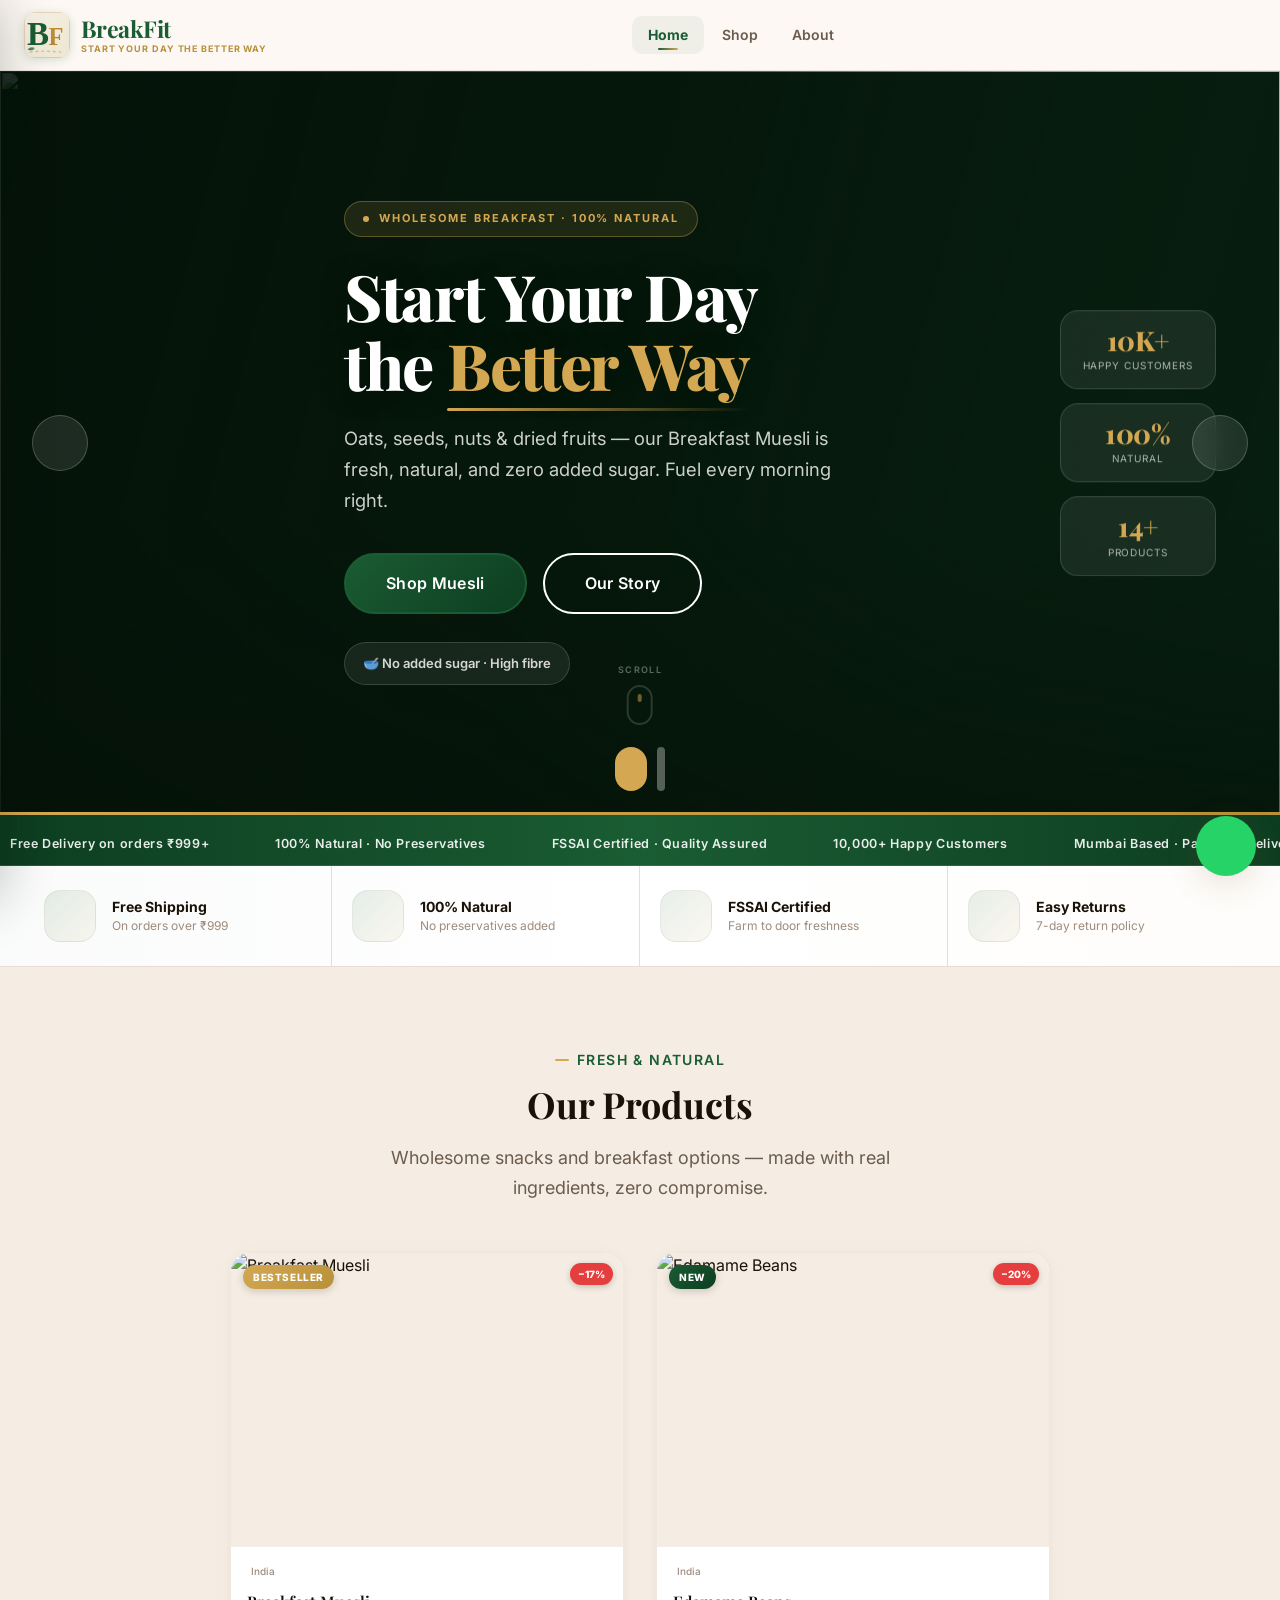
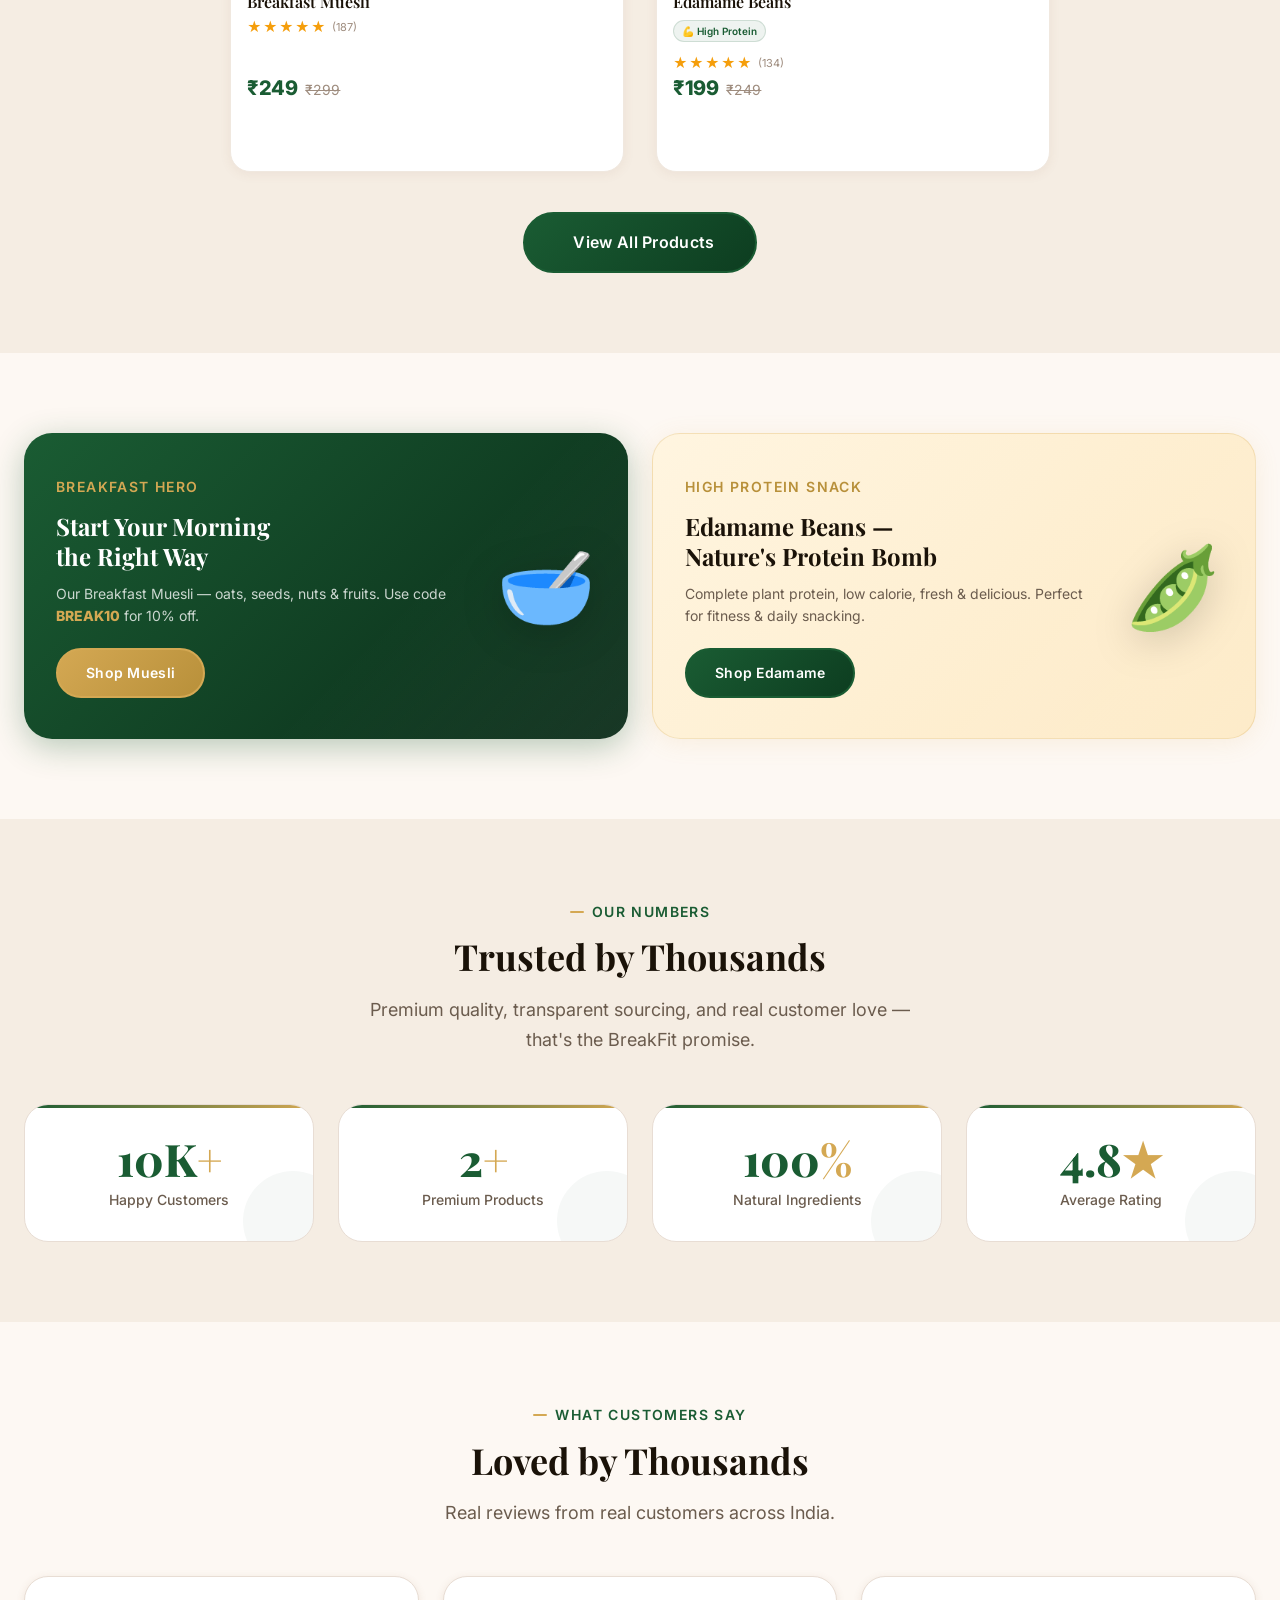
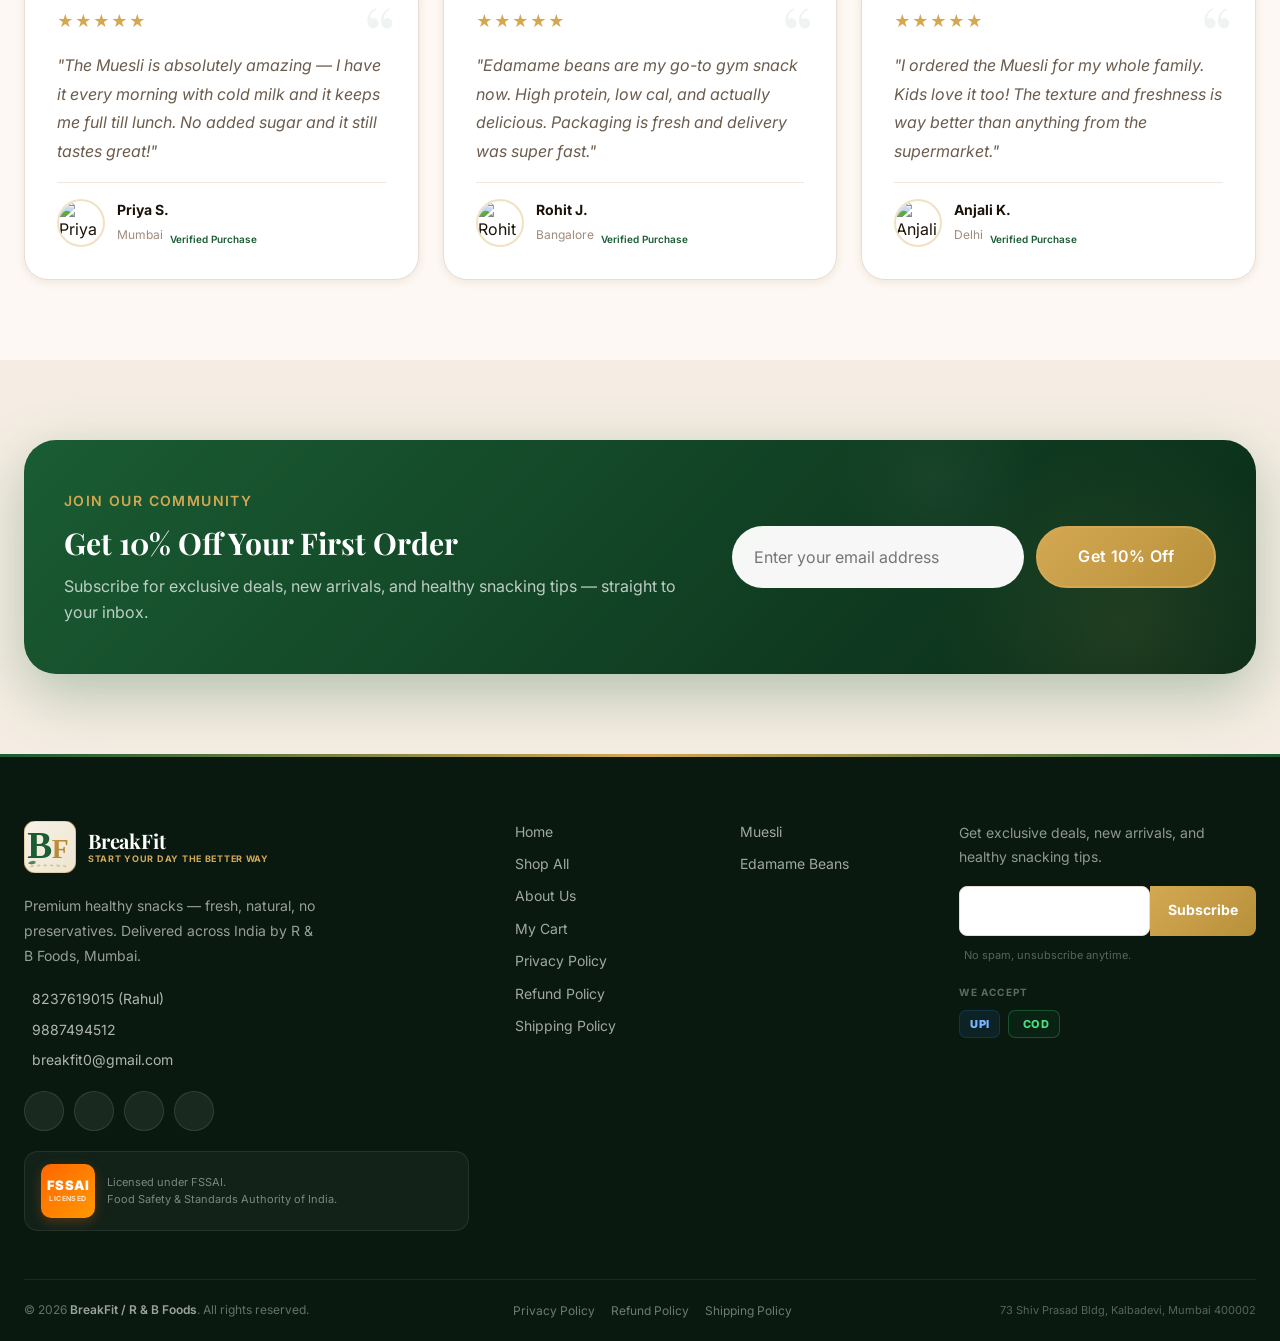
==== commit 10d8b5be: "feat: BF logo, UPI+COD payment, phone fix, product images, compact WA message, order card UI" ====
--- a/index.html
+++ b/index.html
@@ -3,35 +3,26 @@
 <head>
   <meta charset="UTF-8">
   <meta name="viewport" content="width=device-width, initial-scale=1.0">
-  <meta name="description" content="BreakFit — Premium dry fruits & nuts delivered fresh across India. Cashews, almonds, walnuts, dates, raisins and mixed nut blends from R & B Foods, Mumbai.">
-  <title>BreakFit — Premium Dry Fruits &amp; Nuts | R &amp; B Foods</title>
-
-  <!-- Favicon -->
-  <link rel="icon" type="image/svg+xml" href="data:image/svg+xml,%3Csvg xmlns='http://www.w3.org/2000/svg' viewBox='0 0 52 52'%3E%3Crect width='52' height='52' rx='12' fill='%231A5C33'/%3E%3Ctext x='7' y='36' font-family='Georgia,serif' font-size='28' font-weight='700' fill='%23D4A853'%3E3%3C/text%3E%3Ctext x='26' y='36' font-family='Georgia,serif' font-size='24' font-weight='700' fill='%23fff'%3EF%3C/text%3E%3C/svg%3E">
-
-  <!-- Open Graph -->
+  <meta name="description" content="BreakFit — Premium healthy snacks. Wholesome Muesli & fresh Edamame Beans, delivered across India by R & B Foods, Mumbai.">
+  <title>BreakFit — Healthy Snacks &amp; Breakfast | R &amp; B Foods</title>
+
+  <link rel="icon" type="image/svg+xml" href="data:image/svg+xml,%3Csvg xmlns='http://www.w3.org/2000/svg' viewBox='0 0 64 64'%3E%3Crect width='64' height='64' rx='14' fill='%23F7F2E8'/%3E%3Ctext x='4' y='46' font-family='Georgia,serif' font-size='46' font-weight='900' fill='%231A5C33'%3EB%3C/text%3E%3Ctext x='34' y='46' font-family='Georgia,serif' font-size='34' font-weight='700' fill='%23C9973A'%3EF%3C/text%3E%3C/svg%3E">
+
   <meta property="og:type"        content="website">
   <meta property="og:url"         content="https://breakfit.in/">
-  <meta property="og:title"       content="BreakFit — Premium Dry Fruits &amp; Nuts">
-  <meta property="og:description" content="Fresh cashews, almonds, walnuts, dates and more — sourced from the world's best farms, delivered across India by R &amp; B Foods, Mumbai.">
-  <meta property="og:image"       content="https://images.unsplash.com/photo-1599940778173-e276d4acb2bb?w=1200&h=630&fit=crop&q=90">
+  <meta property="og:title"       content="BreakFit — Healthy Snacks &amp; Breakfast">
+  <meta property="og:description" content="Wholesome Muesli and fresh Edamame — natural, no preservatives, delivered across India.">
+  <meta property="og:image"       content="https://images.unsplash.com/photo-1495214783159-3503fd1b572d?w=1200&h=630&fit=crop&q=90">
   <meta name="twitter:card"       content="summary_large_image">
-
-  <!-- Canonical -->
   <link rel="canonical" href="https://breakfit.in/">
 
-  <!-- Preconnect for performance -->
   <link rel="preconnect" href="https://fonts.googleapis.com">
   <link rel="preconnect" href="https://fonts.gstatic.com" crossorigin>
   <link rel="preconnect" href="https://images.unsplash.com">
-
-  <!-- Preload first hero image -->
-  <link rel="preload" as="image" href="https://images.unsplash.com/photo-1599940778173-e276d4acb2bb?w=1600&h=800&fit=crop&q=95" fetchpriority="high">
-
-  <!-- Remix Icons CDN -->
+  <link rel="preload" as="image" href="https://images.unsplash.com/photo-1495214783159-3503fd1b572d?w=1600&h=800&fit=crop&q=95" fetchpriority="high">
+
   <link href="https://cdn.jsdelivr.net/npm/remixicon@4.3.0/fonts/remixicon.css" rel="stylesheet" crossorigin="anonymous">
 
-  <!-- CSS -->
   <link rel="stylesheet" href="css/design-tokens.css">
   <link rel="stylesheet" href="css/base.css">
   <link rel="stylesheet" href="css/components/header.css">
@@ -46,10 +37,7 @@
 </head>
 <body>
 
-  <!-- Header -->
   <div id="site-header"></div>
-
-  <!-- Toast container -->
   <div id="toast-container"></div>
 
   <main>
@@ -59,7 +47,7 @@
 
     <!-- ── Trust Ticker ── -->
     <div class="trust-ticker" aria-hidden="true">
-      <div class="trust-ticker__track" id="trust-track">
+      <div class="trust-ticker__track">
         <span class="trust-ticker__item"><i class="ri-truck-line"></i> Free Delivery on orders ₹999+</span>
         <span class="trust-ticker__item"><i class="ri-leaf-line"></i> 100% Natural · No Preservatives</span>
         <span class="trust-ticker__item"><i class="ri-shield-check-line"></i> FSSAI Certified · Quality Assured</span>
@@ -83,70 +71,37 @@
       <div class="container">
         <div class="features-grid">
           <div class="feature-item" data-animate>
-            <div class="feature-icon-wrap">
-              <i class="ri-truck-line feature-icon"></i>
-            </div>
-            <div>
-              <strong>Free Shipping</strong>
-              <p>On orders over ₹999</p>
-            </div>
+            <div class="feature-icon-wrap"><i class="ri-truck-line feature-icon"></i></div>
+            <div><strong>Free Shipping</strong><p>On orders over ₹999</p></div>
           </div>
           <div class="feature-item" data-animate data-delay="100">
-            <div class="feature-icon-wrap">
-              <i class="ri-leaf-line feature-icon"></i>
-            </div>
-            <div>
-              <strong>100% Natural</strong>
-              <p>No preservatives added</p>
-            </div>
+            <div class="feature-icon-wrap"><i class="ri-leaf-line feature-icon"></i></div>
+            <div><strong>100% Natural</strong><p>No preservatives added</p></div>
           </div>
           <div class="feature-item" data-animate data-delay="200">
-            <div class="feature-icon-wrap">
-              <i class="ri-shield-check-line feature-icon"></i>
-            </div>
-            <div>
-              <strong>FSSAI Certified</strong>
-              <p>Farm to door freshness</p>
-            </div>
+            <div class="feature-icon-wrap"><i class="ri-shield-check-line feature-icon"></i></div>
+            <div><strong>FSSAI Certified</strong><p>Farm to door freshness</p></div>
           </div>
           <div class="feature-item" data-animate data-delay="300">
-            <div class="feature-icon-wrap">
-              <i class="ri-refresh-line feature-icon"></i>
-            </div>
-            <div>
-              <strong>Easy Returns</strong>
-              <p>7-day return policy</p>
-            </div>
-          </div>
-        </div>
-      </div>
-    </section>
-
-    <!-- ── Category Cards ── -->
-    <section class="section section-categories">
+            <div class="feature-icon-wrap"><i class="ri-refresh-line feature-icon"></i></div>
+            <div><strong>Easy Returns</strong><p>7-day return policy</p></div>
+          </div>
+        </div>
+      </div>
+    </section>
+
+    <!-- ── Our Products (replaces category grid) ── -->
+    <section class="section section-featured" style="background:var(--color-bg-alt)">
       <div class="container">
         <div class="section-header" data-animate>
-          <span class="section-label">Browse by Category</span>
-          <h2 class="section-title">Shop by Type</h2>
-          <p class="section-subtitle">From premium cashews to exotic Ajwa dates — explore our full range of handpicked dry fruits.</p>
-        </div>
-        <div class="categories-grid" id="categories-grid"></div>
-      </div>
-    </section>
-
-    <!-- ── Featured Products ── -->
-    <section class="section section-featured" style="background:var(--color-bg-alt)">
-      <div class="container">
-        <div class="section-header" data-animate>
-          <span class="section-label">Staff Picks</span>
-          <h2 class="section-title">Featured Products</h2>
-          <p class="section-subtitle">Our most-loved dry fruits, chosen for their outstanding quality and flavour.</p>
-        </div>
-        <div class="grid-4" id="featured-products"></div>
-        <div class="text-center" style="margin-top:var(--space-12)">
+          <span class="section-label">Fresh &amp; Natural</span>
+          <h2 class="section-title">Our Products</h2>
+          <p class="section-subtitle">Wholesome snacks and breakfast options — made with real ingredients, zero compromise.</p>
+        </div>
+        <div class="grid-products-home" id="featured-products"></div>
+        <div class="text-center" style="margin-top:var(--space-10)">
           <a href="categories.html" class="btn btn--primary btn-lg" data-animate>
-            <i class="ri-store-2-line"></i>
-            View All Products
+            <i class="ri-store-2-line"></i> View All Products
           </a>
         </div>
       </div>
@@ -158,21 +113,21 @@
         <div class="promo-grid">
           <div class="promo-card promo-card--primary" data-animate>
             <div class="promo-card__content">
-              <span class="section-label">Limited Offer</span>
-              <h3>Get 20% Off<br>Premium Cashews</h3>
-              <p>Use code <strong>BREAK20</strong> at checkout. Valid for first-time buyers only.</p>
-              <a href="categories.html?category=cashews" class="btn btn--secondary">Shop Cashews</a>
-            </div>
-            <div class="promo-card__img" role="img" aria-label="Cashews">🥜</div>
+              <span class="section-label">Breakfast Hero</span>
+              <h3>Start Your Morning<br>the Right Way</h3>
+              <p>Our Breakfast Muesli — oats, seeds, nuts &amp; fruits. Use code <strong>BREAK10</strong> for 10% off.</p>
+              <a href="categories.html?category=muesli" class="btn btn--secondary">Shop Muesli</a>
+            </div>
+            <div class="promo-card__img" role="img" aria-label="Muesli bowl">🥣</div>
           </div>
           <div class="promo-card promo-card--accent" data-animate data-delay="150">
             <div class="promo-card__content">
-              <span class="section-label">New Arrival</span>
-              <h3>Authentic Mamra Almonds from Iran</h3>
-              <p>Sourced directly from premium Iranian farms. Prized in Ayurveda. Limited stock.</p>
-              <a href="categories.html?category=almonds" class="btn btn--primary">Shop Almonds</a>
-            </div>
-            <div class="promo-card__img" role="img" aria-label="Almonds">🌰</div>
+              <span class="section-label">High Protein Snack</span>
+              <h3>Edamame Beans —<br>Nature's Protein Bomb</h3>
+              <p>Complete plant protein, low calorie, fresh & delicious. Perfect for fitness &amp; daily snacking.</p>
+              <a href="categories.html?category=edamame" class="btn btn--primary">Shop Edamame</a>
+            </div>
+            <div class="promo-card__img" role="img" aria-label="Edamame beans">🫛</div>
           </div>
         </div>
       </div>
@@ -192,7 +147,7 @@
             <div class="why-stat__label">Happy Customers</div>
           </div>
           <div class="why-stat" data-animate data-delay="100">
-            <div class="why-stat__value">14<span>+</span></div>
+            <div class="why-stat__value">2<span>+</span></div>
             <div class="why-stat__label">Premium Products</div>
           </div>
           <div class="why-stat" data-animate data-delay="200">
@@ -207,7 +162,7 @@
       </div>
     </section>
 
-    <!-- ── Testimonials ── -->
+    <!-- ── Testimonials — desktop 3-col grid, mobile swipe slider ── -->
     <section class="section section-testimonials">
       <div class="container">
         <div class="section-header" data-animate>
@@ -215,44 +170,60 @@
           <h2 class="section-title">Loved by Thousands</h2>
           <p class="section-subtitle">Real reviews from real customers across India.</p>
         </div>
-        <div class="testimonials-grid">
-          <div class="testimonial-card" data-animate>
-            <div class="testimonial-stars">★★★★★</div>
-            <blockquote>"The freshest cashews I've ever ordered online. You can taste the quality difference from the first bite. Nothing like what you get in supermarkets."</blockquote>
-            <div class="testimonial-author">
-              <img src="https://images.unsplash.com/photo-1580489944761-15a19d654956?w=96&h=96&fit=crop&crop=face&q=85" alt="Priya S." loading="lazy" width="48" height="48">
-              <div>
-                <strong>Priya S.</strong>
-                <span>Mumbai</span>
-                <div class="verified"><i class="ri-checkbox-circle-fill"></i> Verified Purchase</div>
+
+        <!-- Slider wrapper (JS adds drag/swipe on mobile) -->
+        <div class="testimonials-slider" id="testimonials-slider">
+          <div class="testimonials-track" id="testimonials-track">
+
+            <div class="testimonial-card">
+              <div class="testimonial-stars">★★★★★</div>
+              <blockquote>"The Muesli is absolutely amazing — I have it every morning with cold milk and it keeps me full till lunch. No added sugar and it still tastes great!"</blockquote>
+              <div class="testimonial-author">
+                <img src="https://images.unsplash.com/photo-1580489944761-15a19d654956?w=96&h=96&fit=crop&crop=face&q=85" alt="Priya S." loading="lazy" width="48" height="48">
+                <div>
+                  <strong>Priya S.</strong>
+                  <span>Mumbai</span>
+                  <div class="verified"><i class="ri-checkbox-circle-fill"></i> Verified Purchase</div>
+                </div>
               </div>
             </div>
-          </div>
-          <div class="testimonial-card" data-animate data-delay="150">
-            <div class="testimonial-stars">★★★★★</div>
-            <blockquote>"I've been buying my Mamra almonds from BreakFit for 6 months now. Genuinely authentic — nothing else online even comes close in quality."</blockquote>
-            <div class="testimonial-author">
-              <img src="https://images.unsplash.com/photo-1507003211169-0a1dd7228f2d?w=96&h=96&fit=crop&crop=face&q=85" alt="Rohit J." loading="lazy" width="48" height="48">
-              <div>
-                <strong>Rohit J.</strong>
-                <span>Bangalore</span>
-                <div class="verified"><i class="ri-checkbox-circle-fill"></i> Verified Purchase</div>
+
+            <div class="testimonial-card">
+              <div class="testimonial-stars">★★★★★</div>
+              <blockquote>"Edamame beans are my go-to gym snack now. High protein, low cal, and actually delicious. Packaging is fresh and delivery was super fast."</blockquote>
+              <div class="testimonial-author">
+                <img src="https://images.unsplash.com/photo-1507003211169-0a1dd7228f2d?w=96&h=96&fit=crop&crop=face&q=85" alt="Rohit J." loading="lazy" width="48" height="48">
+                <div>
+                  <strong>Rohit J.</strong>
+                  <span>Bangalore</span>
+                  <div class="verified"><i class="ri-checkbox-circle-fill"></i> Verified Purchase</div>
+                </div>
               </div>
             </div>
-          </div>
-          <div class="testimonial-card" data-animate data-delay="300">
-            <div class="testimonial-stars">★★★★★</div>
-            <blockquote>"Fast delivery, beautiful packaging, and the Power Mix is absolutely perfect for our office snack corner. We reorder every month now."</blockquote>
-            <div class="testimonial-author">
-              <img src="https://images.unsplash.com/photo-1438761681033-6461ffad8d80?w=96&h=96&fit=crop&crop=face&q=85" alt="Anjali K." loading="lazy" width="48" height="48">
-              <div>
-                <strong>Anjali K.</strong>
-                <span>Delhi</span>
-                <div class="verified"><i class="ri-checkbox-circle-fill"></i> Verified Purchase</div>
+
+            <div class="testimonial-card">
+              <div class="testimonial-stars">★★★★★</div>
+              <blockquote>"I ordered the Muesli for my whole family. Kids love it too! The texture and freshness is way better than anything from the supermarket."</blockquote>
+              <div class="testimonial-author">
+                <img src="https://images.unsplash.com/photo-1438761681033-6461ffad8d80?w=96&h=96&fit=crop&crop=face&q=85" alt="Anjali K." loading="lazy" width="48" height="48">
+                <div>
+                  <strong>Anjali K.</strong>
+                  <span>Delhi</span>
+                  <div class="verified"><i class="ri-checkbox-circle-fill"></i> Verified Purchase</div>
+                </div>
               </div>
             </div>
-          </div>
-        </div>
+
+          </div><!-- /.testimonials-track -->
+
+          <!-- Mobile dot nav (hidden on desktop) -->
+          <div class="testimonials-dots" id="testimonials-dots" aria-hidden="true">
+            <button class="t-dot t-dot--active" data-idx="0" aria-label="Review 1"></button>
+            <button class="t-dot" data-idx="1" aria-label="Review 2"></button>
+            <button class="t-dot" data-idx="2" aria-label="Review 3"></button>
+          </div>
+        </div>
+
       </div>
     </section>
 
@@ -275,21 +246,15 @@
 
   </main>
 
-  <!-- Footer -->
   <div id="site-footer"></div>
 
-  <!-- JS: Data -->
   <script src="js/data/products.js"></script>
   <script src="js/data/categories.js"></script>
   <script src="js/data/reviews.js"></script>
-
-  <!-- JS: Utilities -->
   <script src="js/utils/sanitize.js"></script>
   <script src="js/utils/renderStars.js"></script>
   <script src="js/utils/filterProducts.js"></script>
   <script src="js/utils/scrollAnimations.js"></script>
-
-  <!-- JS: Modules -->
   <script src="js/modules/CartStore.js"></script>
   <script src="js/modules/ToastNotification.js"></script>
   <script src="js/modules/WhatsAppWidget.js"></script>
@@ -297,8 +262,6 @@
   <script src="js/modules/Footer.js"></script>
   <script src="js/modules/HeroSlider.js"></script>
   <script src="js/modules/ProductCard.js"></script>
-
-  <!-- JS: Home page controller -->
   <script src="js/pages/home.js"></script>
 </body>
 </html>
--- a/css/design-tokens.css
+++ b/css/design-tokens.css
@@ -1,13 +1,15 @@
 /* BreakFit Design Tokens */
 :root {
   /* Colors */
-  --color-primary: #8B5E3C;
-  --color-primary-dark: #6B4226;
-  --color-primary-light: #A87850;
+  --color-primary: #1A5C33;
+  --color-primary-dark: #0D3D20;
+  --color-primary-light: #2E7D4F;
   --color-secondary: #D4A853;
   --color-secondary-dark: #B8903A;
   --color-accent: #4A7C59;
   --color-accent-light: #5E9B6E;
+  --color-gold: #D4A853;
+  --color-gold-dark: #B8903A;
   --color-bg: #FDF8F3;
   --color-bg-alt: #F5EDE3;
   --color-surface: #FFFFFF;
--- a/css/base.css
+++ b/css/base.css
@@ -219,16 +219,22 @@
 .grid-auto    { display: grid; grid-template-columns: repeat(auto-fill, minmax(260px, 1fr)); gap: var(--space-6); }
 
 @media (max-width: 1024px) {
-  .grid-4 { grid-template-columns: repeat(3, 1fr); }
+  .grid-4 { grid-template-columns: repeat(2, 1fr); }
 }
 
 @media (max-width: 768px) {
-  .grid-3,
-  .grid-4 { grid-template-columns: repeat(2, 1fr); }
+  .grid-3 { grid-template-columns: repeat(2, 1fr); }
+  .grid-4 { grid-template-columns: repeat(2, 1fr); gap: var(--space-4); }
+  .grid-auto { grid-template-columns: repeat(auto-fill, minmax(180px, 1fr)); gap: var(--space-4); }
 }
 
 @media (max-width: 480px) {
-  .grid-2,
+  .grid-2 { grid-template-columns: 1fr; }
+  .grid-3 { grid-template-columns: repeat(2, 1fr); gap: var(--space-3); }
+  .grid-4 { grid-template-columns: repeat(2, 1fr); gap: var(--space-3); }
+}
+
+@media (max-width: 360px) {
   .grid-3,
   .grid-4 { grid-template-columns: 1fr; }
 }
@@ -338,36 +344,36 @@
 .btn:hover::after   { background: rgba(255, 255, 255, 0.10); }
 .btn:active         { transform: scale(0.97); }
 
-/* Primary — warm brown */
+/* Primary — brand dark green */
 .btn--primary,
 .btn-primary {
-  background: var(--color-primary);
+  background: linear-gradient(135deg, #1A5C33, #0D3D20);
   color: #fff;
-  border-color: var(--color-primary);
+  border-color: #1A5C33;
 }
 
 .btn--primary:hover,
 .btn-primary:hover {
-  background: var(--color-primary-dark);
-  border-color: var(--color-primary-dark);
-  transform: translateY(-1px);
-  box-shadow: var(--shadow-md);
+  background: linear-gradient(135deg, #0D3D20, #071f10);
+  border-color: #0D3D20;
+  transform: translateY(-2px);
+  box-shadow: 0 8px 24px rgba(26,92,51,0.3);
 }
 
 /* Secondary — golden amber */
 .btn--secondary,
 .btn-secondary {
-  background: var(--color-secondary);
+  background: linear-gradient(135deg, #D4A853, #B8903A);
   color: #fff;
-  border-color: var(--color-secondary);
+  border-color: #D4A853;
 }
 
 .btn--secondary:hover,
 .btn-secondary:hover {
-  background: var(--color-secondary-dark);
-  border-color: var(--color-secondary-dark);
-  transform: translateY(-1px);
-  box-shadow: var(--shadow-md);
+  background: linear-gradient(135deg, #B8903A, #9A7528);
+  border-color: #B8903A;
+  transform: translateY(-2px);
+  box-shadow: 0 8px 24px rgba(212,168,83,0.35);
 }
 
 /* Outline */
--- a/css/components/footer.css
+++ b/css/components/footer.css
@@ -402,3 +402,84 @@
   .footer-payment-logos { gap: 6px; }
   .footer-social { flex-wrap: wrap; }
 }
+
+/* ============================================================
+   Footer Accordion — mobile collapsible columns (≤600px)
+   ============================================================ */
+
+/* Toggle button — hidden on desktop, visible on mobile */
+.footer-col__toggle {
+  display: none; /* desktop: hidden, column header is plain h4 */
+}
+
+/* Column body always visible on desktop */
+.footer-col__body { display: block; }
+
+@media (max-width: 600px) {
+
+  /* Each accordion column */
+  .footer-col {
+    border-bottom: 1px solid rgba(255,255,255,0.07);
+    padding-bottom: 0;
+  }
+
+  /* Show toggle button, hide the static h4 */
+  .footer-col__toggle {
+    display: flex;
+    align-items: center;
+    justify-content: space-between;
+    width: 100%;
+    background: none;
+    border: none;
+    cursor: pointer;
+    color: #D4A853;
+    font-size: 10px;
+    font-weight: 800;
+    letter-spacing: 0.14em;
+    text-transform: uppercase;
+    padding: 16px 0;
+    text-align: left;
+    gap: var(--space-3);
+    -webkit-tap-highlight-color: transparent;
+  }
+
+  .footer-col__toggle span { flex: 1; }
+
+  .footer-col__arrow {
+    font-size: 1.1rem;
+    color: rgba(255,255,255,0.5);
+    flex-shrink: 0;
+    transition: transform 0.28s ease, color 0.18s ease;
+  }
+
+  .footer-col__toggle[aria-expanded="true"] .footer-col__arrow {
+    transform: rotate(45deg);
+    color: #D4A853;
+  }
+
+  /* Body: collapsed by default — JS animates max-height */
+  .footer-col__body {
+    overflow: hidden;
+    /* smooth transition driven by JS inline max-height */
+    transition: max-height 0.32s cubic-bezier(0.4,0,0.2,1),
+                opacity    0.28s ease;
+    opacity: 1;
+  }
+
+  .footer-col__body[hidden] {
+    /* [hidden] sets display:none — we override to keep transition */
+    display: block !important;
+    max-height: 0 !important;
+    opacity: 0;
+    pointer-events: none;
+  }
+
+  /* Give body contents some breathing room */
+  .footer-col__body > *:last-child { margin-bottom: var(--space-5); }
+
+  /* Newsletter column full-width on mobile */
+  .footer-col--newsletter { border-bottom: none; }
+
+  /* Static h4 inside body — hide it since toggle button is the heading now */
+  .footer-col__body h4 { display: none; }
+}
--- a/css/components/cart-drawer.css
+++ b/css/components/cart-drawer.css
@@ -0,0 +1,383 @@
+/* ============================================================
+   Cart Drawer — Slide-in from right
+   ============================================================ */
+
+.cart-drawer {
+  position: fixed;
+  inset: 0;
+  z-index: 900;
+  pointer-events: none;
+}
+
+.cart-drawer.open {
+  pointer-events: all;
+}
+
+/* Overlay */
+.cart-drawer__overlay {
+  position: absolute;
+  inset: 0;
+  background: rgba(5,15,8,0.6);
+  backdrop-filter: blur(4px);
+  opacity: 0;
+  transition: opacity 0.35s ease;
+}
+
+.cart-drawer.open .cart-drawer__overlay {
+  opacity: 1;
+}
+
+/* Panel */
+.cart-drawer__panel {
+  position: absolute;
+  top: 0;
+  right: 0;
+  width: min(420px, 96vw);
+  height: 100%;
+  background: #fff;
+  display: flex;
+  flex-direction: column;
+  box-shadow: -8px 0 48px rgba(0,0,0,0.18);
+  transform: translateX(100%);
+  transition: transform 0.38s cubic-bezier(0.4,0,0.2,1);
+  overflow: hidden;
+}
+
+.cart-drawer.open .cart-drawer__panel {
+  transform: translateX(0);
+}
+
+/* Header */
+.cart-drawer__header {
+  display: flex;
+  align-items: center;
+  justify-content: space-between;
+  padding: 18px 20px;
+  border-bottom: 1px solid var(--color-border);
+  background: linear-gradient(135deg, #0D1F14, #1A5C33);
+  flex-shrink: 0;
+}
+
+.cart-drawer__title {
+  display: flex;
+  align-items: center;
+  gap: 10px;
+  font-family: var(--font-heading);
+  font-size: 1.1rem;
+  font-weight: 700;
+  color: #fff;
+}
+
+.cart-drawer__title i { font-size: 1.3rem; color: #D4A853; }
+
+.cart-drawer__count {
+  background: #D4A853;
+  color: #fff;
+  border-radius: 40px;
+  font-size: 11px;
+  font-weight: 800;
+  padding: 2px 9px;
+  min-width: 22px;
+  text-align: center;
+}
+
+.cart-drawer__close {
+  width: 38px;
+  height: 38px;
+  display: flex;
+  align-items: center;
+  justify-content: center;
+  background: rgba(255,255,255,0.1);
+  border: 1px solid rgba(255,255,255,0.15);
+  border-radius: 50%;
+  cursor: pointer;
+  color: #fff;
+  font-size: 1.2rem;
+  transition: background var(--transition-fast), transform var(--transition-spring);
+}
+
+.cart-drawer__close:hover {
+  background: rgba(255,255,255,0.2);
+  transform: rotate(90deg);
+}
+
+/* Items area */
+.cart-drawer__items {
+  flex: 1;
+  overflow-y: auto;
+  padding: 12px;
+  -webkit-overflow-scrolling: touch;
+}
+
+/* Empty state */
+.cdr-empty {
+  display: flex;
+  flex-direction: column;
+  align-items: center;
+  justify-content: center;
+  gap: 14px;
+  padding: 60px 20px;
+  text-align: center;
+}
+
+.cdr-empty i { font-size: 3.5rem; color: var(--color-border); }
+.cdr-empty p { color: var(--color-text-muted); font-size: var(--text-base); }
+
+/* Cart item row */
+.cdr-item {
+  display: flex;
+  gap: 12px;
+  padding: 12px;
+  background: var(--color-surface);
+  border-radius: 14px;
+  border: 1px solid var(--color-border);
+  margin-bottom: 10px;
+  position: relative;
+  transition: box-shadow var(--transition-fast);
+  animation: cdr-item-in 0.3s cubic-bezier(0.34,1.56,0.64,1);
+}
+
+@keyframes cdr-item-in {
+  0%  { opacity: 0; transform: translateX(20px) scale(0.95); }
+  100%{ opacity: 1; transform: translateX(0) scale(1); }
+}
+
+.cdr-item:hover { box-shadow: var(--shadow-sm); }
+
+.cdr-item__img {
+  width: 70px;
+  height: 70px;
+  border-radius: 10px;
+  overflow: hidden;
+  flex-shrink: 0;
+  background: var(--color-bg-alt);
+}
+
+.cdr-item__img img {
+  width: 100%;
+  height: 100%;
+  object-fit: cover;
+}
+
+.cdr-item__info {
+  flex: 1;
+  min-width: 0;
+}
+
+.cdr-item__name {
+  font-size: var(--text-sm);
+  font-weight: 700;
+  color: var(--color-text-primary);
+  line-height: 1.3;
+  margin: 0 0 3px;
+  white-space: nowrap;
+  overflow: hidden;
+  text-overflow: ellipsis;
+}
+
+.cdr-item__variant {
+  font-size: var(--text-xs);
+  color: var(--color-text-muted);
+  margin: 0 0 8px;
+}
+
+.cdr-item__actions {
+  display: flex;
+  align-items: center;
+  justify-content: space-between;
+}
+
+.cdr-item__qty {
+  display: flex;
+  align-items: center;
+  gap: 0;
+  border: 1.5px solid var(--color-border);
+  border-radius: 40px;
+  overflow: hidden;
+}
+
+.cdr-qty-btn {
+  width: 30px;
+  height: 28px;
+  display: flex;
+  align-items: center;
+  justify-content: center;
+  background: none;
+  border: none;
+  cursor: pointer;
+  font-size: 1.1rem;
+  font-weight: 700;
+  color: var(--color-text-primary);
+  transition: background var(--transition-fast), color var(--transition-fast);
+}
+
+.cdr-qty-btn:hover { background: var(--color-bg-alt); color: #1A5C33; }
+
+.cdr-qty-val {
+  min-width: 28px;
+  text-align: center;
+  font-size: var(--text-sm);
+  font-weight: 700;
+  color: var(--color-text-primary);
+}
+
+.cdr-item__price {
+  font-size: var(--text-base);
+  font-weight: 800;
+  color: #1A5C33;
+}
+
+.cdr-item__remove {
+  position: absolute;
+  top: 8px;
+  right: 8px;
+  width: 26px;
+  height: 26px;
+  display: flex;
+  align-items: center;
+  justify-content: center;
+  background: none;
+  border: none;
+  cursor: pointer;
+  color: var(--color-text-muted);
+  font-size: 0.95rem;
+  border-radius: 50%;
+  transition: background var(--transition-fast), color var(--transition-fast);
+}
+
+.cdr-item__remove:hover { background: #FFF0F0; color: #E53E3E; }
+
+/* Footer */
+.cart-drawer__footer {
+  padding: 16px 20px calc(16px + env(safe-area-inset-bottom, 0));
+  border-top: 1px solid var(--color-border);
+  background: var(--color-surface);
+  flex-shrink: 0;
+}
+
+.cart-drawer__subtotal {
+  display: flex;
+  justify-content: space-between;
+  align-items: center;
+  margin-bottom: 10px;
+}
+
+.cart-drawer__subtotal span {
+  font-size: var(--text-sm);
+  color: var(--color-text-secondary);
+}
+
+.cart-drawer__subtotal strong {
+  font-size: 1.3rem;
+  font-weight: 800;
+  color: #1A5C33;
+}
+
+/* Free shipping progress */
+.cart-drawer__free-ship {
+  font-size: 12px;
+  color: var(--color-text-muted);
+  margin-bottom: 14px;
+  display: flex;
+  flex-direction: column;
+  gap: 6px;
+}
+
+.cart-drawer__free-ship.free {
+  color: #1A5C33;
+  font-weight: 600;
+}
+
+.ship-progress {
+  height: 4px;
+  background: var(--color-border);
+  border-radius: 4px;
+  overflow: hidden;
+}
+
+.ship-progress__bar {
+  height: 100%;
+  background: linear-gradient(90deg, #1A5C33, #D4A853);
+  border-radius: 4px;
+  transition: width 0.6s ease;
+}
+
+/* Trust row */
+.cart-drawer__trust {
+  display: flex;
+  justify-content: space-around;
+  gap: 6px;
+  margin-top: 12px;
+  padding-top: 12px;
+  border-top: 1px solid var(--color-border);
+}
+
+.cart-drawer__trust span {
+  display: flex;
+  align-items: center;
+  gap: 4px;
+  font-size: 10px;
+  color: var(--color-text-muted);
+  white-space: nowrap;
+}
+
+.cart-drawer__trust i { color: #1A5C33; }
+
+/* ── Product card additions for drawer ── */
+.product-card__discount {
+  position: absolute;
+  top: 10px;
+  right: 10px;
+  background: #E53E3E;
+  color: #fff;
+  font-size: 10px;
+  font-weight: 800;
+  padding: 3px 8px;
+  border-radius: 40px;
+  z-index: 2;
+}
+
+.product-card__origin {
+  display: flex;
+  align-items: center;
+  gap: 4px;
+  font-size: 10px;
+  color: var(--color-text-muted);
+  margin-bottom: 4px;
+}
+
+.product-card__origin i { font-size: 10px; color: #D4A853; }
+
+.product-card__tags {
+  display: flex;
+  flex-wrap: wrap;
+  gap: 4px;
+  margin-bottom: 6px;
+}
+
+.pcard-tag {
+  font-size: 10px;
+  font-weight: 600;
+  background: rgba(26,92,51,0.07);
+  color: #1A5C33;
+  border: 1px solid rgba(26,92,51,0.15);
+  padding: 2px 8px;
+  border-radius: 40px;
+}
+
+/* Quick-add animation */
+.product-card__quick-add.adding {
+  background: linear-gradient(135deg, #1A5C33, #4ADE80) !important;
+  animation: btn-success-pulse 0.4s ease;
+}
+
+@keyframes btn-success-pulse {
+  0%  { transform: scale(1); }
+  50% { transform: scale(1.04); }
+  100%{ transform: scale(1); }
+}
+
+/* Mobile */
+@media (max-width: 480px) {
+  .cart-drawer__panel { width: 100%; }
+}
--- a/css/pages/home.css
+++ b/css/pages/home.css
@@ -582,6 +582,83 @@
   border-color: #B8903A;
 }
 
+/* ── 2-product home grid ── */
+.grid-products-home {
+  display: grid;
+  grid-template-columns: repeat(2, 1fr);
+  gap: var(--space-8);
+  max-width: 820px;
+  margin: 0 auto;
+}
+
+/* Make the product images taller in the 2-col layout */
+.grid-products-home .product-card__image-wrapper {
+  aspect-ratio: 4 / 3;
+}
+
+/* ── Testimonials Slider ── */
+.testimonials-slider {
+  position: relative;
+  overflow: hidden;  /* clip on mobile; on desktop no clipping needed */
+}
+
+/* Desktop: unwrap to normal grid */
+@media (min-width: 769px) {
+  .testimonials-slider  { overflow: visible; }
+  .testimonials-track   { display: grid; grid-template-columns: repeat(3,1fr); gap: var(--space-6); transform: none !important; }
+  .testimonials-dots    { display: none; }
+}
+
+/* Mobile: horizontal snap slider */
+@media (max-width: 768px) {
+  .testimonials-slider {
+    border-radius: 20px;
+    touch-action: pan-y;
+    user-select: none;
+  }
+
+  .testimonials-track {
+    display: flex;
+    transition: transform 0.38s cubic-bezier(0.4,0,0.2,1);
+    will-change: transform;
+  }
+
+  .testimonials-track .testimonial-card {
+    flex: 0 0 100%;
+    width: 100%;
+    margin: 0;
+    /* ensure card fills full width */
+    box-sizing: border-box;
+    cursor: grab;
+  }
+
+  .testimonials-track .testimonial-card:active { cursor: grabbing; }
+
+  /* Dot navigation */
+  .testimonials-dots {
+    display: flex;
+    justify-content: center;
+    gap: 8px;
+    margin-top: var(--space-5);
+  }
+
+  .t-dot {
+    width: 8px;
+    height: 8px;
+    border-radius: var(--radius-full);
+    background: rgba(26,92,51,0.2);
+    border: none;
+    cursor: pointer;
+    padding: 0;
+    transition: background var(--transition-base), width var(--transition-base);
+  }
+
+  .t-dot--active {
+    background: #1A5C33;
+    width: 28px;
+  }
+}
+
 /* ── Responsive ── */
 @media (max-width: 1200px) {
   .categories-grid { grid-template-columns: repeat(4, 1fr); }
@@ -625,6 +702,8 @@
   .category-card__img { width: 68px; height: 68px; }
   .features-grid { grid-template-columns: 1fr 1fr; }
   .why-us-grid { grid-template-columns: repeat(2, 1fr); gap: var(--space-4); }
+  /* 2-product grid goes single column on very small screens */
+  .grid-products-home { grid-template-columns: 1fr; max-width: 380px; }
 }
 
 @media (max-width: 400px) {
--- a/css/mobile.css
+++ b/css/mobile.css
@@ -0,0 +1,255 @@
+/* ============================================================
+   BreakFit — Mobile-First Enhancements
+   Extra mobile rules that complement all pages
+   ============================================================ */
+
+/* ── Ensure min touch targets across the site ── */
+button, [role="button"], a.btn, input[type="submit"] {
+  min-height: 44px;
+}
+
+/* ── Prevent horizontal overflow on all screens ── */
+html, body {
+  overflow-x: hidden;
+  max-width: 100vw;
+}
+
+/* ── Safe area insets for notched phones ── */
+body {
+  padding-bottom: env(safe-area-inset-bottom, 0);
+}
+
+/* ── Better tap highlight ── */
+* {
+  -webkit-tap-highlight-color: rgba(26, 92, 51, 0.12);
+}
+
+/* ── Smooth scrolling everywhere ── */
+html {
+  scroll-behavior: smooth;
+}
+
+/* ── Improve touch scrolling ── */
+.nav-drawer,
+.categories-page-grid,
+.cat-pills {
+  -webkit-overflow-scrolling: touch;
+}
+
+/* ── Sticky bottom cart bar on mobile ── */
+.mobile-cart-bar {
+  display: none;
+  position: fixed;
+  bottom: 0;
+  left: 0;
+  right: 0;
+  z-index: calc(var(--z-fixed) + 10);
+  background: linear-gradient(135deg, #1A5C33, #0D3D20);
+  padding: 12px 20px calc(12px + env(safe-area-inset-bottom, 0));
+  box-shadow: 0 -4px 24px rgba(26,92,51,0.25);
+  border-radius: 20px 20px 0 0;
+}
+
+.mobile-cart-bar a {
+  display: flex;
+  align-items: center;
+  justify-content: space-between;
+  color: #fff;
+  text-decoration: none;
+  font-weight: 700;
+  font-size: var(--text-base);
+}
+
+.mobile-cart-bar .cart-info {
+  display: flex;
+  align-items: center;
+  gap: 10px;
+}
+
+.mobile-cart-bar i { font-size: 1.4rem; }
+
+.mobile-cart-bar .cart-total {
+  background: #D4A853;
+  padding: 6px 14px;
+  border-radius: 20px;
+  font-size: var(--text-sm);
+}
+
+@media (max-width: 768px) {
+  .mobile-cart-bar {
+    display: block;
+  }
+
+  /* Push body content up so it's not hidden behind the bar */
+  body.has-cart-bar main {
+    padding-bottom: 80px;
+  }
+}
+
+/* ── Section padding adjustments on mobile ── */
+@media (max-width: 768px) {
+  .section {
+    padding-block: var(--space-12);
+  }
+
+  .section-header {
+    margin-bottom: var(--space-8);
+  }
+
+  .section-title {
+    font-size: var(--text-3xl);
+  }
+
+  .section-subtitle {
+    font-size: var(--text-base);
+  }
+}
+
+@media (max-width: 480px) {
+  .section {
+    padding-block: var(--space-10);
+  }
+
+  .section-title {
+    font-size: clamp(1.4rem, 6vw, var(--text-3xl));
+  }
+}
+
+/* ── Page hero responsive ── */
+@media (max-width: 768px) {
+  .page-hero {
+    padding: var(--space-8) 0;
+  }
+
+  .page-hero h1 {
+    font-size: var(--text-3xl);
+  }
+}
+
+/* ── Better form elements on mobile ── */
+@media (max-width: 480px) {
+  input[type="text"],
+  input[type="email"],
+  input[type="tel"],
+  input[type="number"],
+  input[type="password"],
+  select,
+  textarea {
+    font-size: 16px; /* prevents iOS zoom on focus */
+    padding: 14px 16px;
+  }
+
+  .btn-lg {
+    padding: 14px 24px;
+    font-size: var(--text-base);
+  }
+}
+
+/* ── Quantity selector — bigger on mobile ── */
+@media (max-width: 480px) {
+  .qty-btn {
+    width: 48px;
+    height: 48px;
+    font-size: 1.4rem;
+  }
+
+  .qty-input {
+    width: 52px;
+    font-size: 1.1rem;
+  }
+}
+
+/* ── Tabs scrollable on small screens ── */
+@media (max-width: 600px) {
+  .tabs {
+    overflow-x: auto;
+    scrollbar-width: none;
+    -webkit-overflow-scrolling: touch;
+    gap: 0;
+    padding-bottom: 0;
+  }
+
+  .tabs::-webkit-scrollbar { display: none; }
+
+  .tab-btn {
+    white-space: nowrap;
+    flex-shrink: 0;
+    padding: 0.75rem 1rem;
+    font-size: var(--text-xs);
+  }
+}
+
+/* ── Floating "back to top" on mobile ── */
+.back-to-top {
+  position: fixed;
+  bottom: 90px;
+  right: 16px;
+  width: 44px;
+  height: 44px;
+  background: linear-gradient(135deg, #1A5C33, #0D3D20);
+  color: #fff;
+  border: none;
+  border-radius: 50%;
+  display: flex;
+  align-items: center;
+  justify-content: center;
+  font-size: 1.2rem;
+  cursor: pointer;
+  opacity: 0;
+  visibility: hidden;
+  transition: opacity var(--transition-base), visibility var(--transition-base), transform var(--transition-spring);
+  z-index: 500;
+  box-shadow: 0 4px 16px rgba(26,92,51,0.3);
+}
+
+.back-to-top.visible {
+  opacity: 1;
+  visibility: visible;
+}
+
+.back-to-top:hover {
+  transform: scale(1.1) translateY(-2px);
+}
+
+/* ── Breadcrumb on mobile ── */
+@media (max-width: 480px) {
+  .breadcrumb {
+    font-size: var(--text-xs);
+    gap: var(--space-1);
+    overflow-x: auto;
+    white-space: nowrap;
+    scrollbar-width: none;
+  }
+  .breadcrumb::-webkit-scrollbar { display: none; }
+}
+
+/* ── Price display ── */
+@media (max-width: 480px) {
+  .price-current { font-size: var(--text-lg); }
+}
+
+/* ── Improved focus styles for accessibility ── */
+:focus-visible {
+  outline: 3px solid #D4A853;
+  outline-offset: 2px;
+  border-radius: 4px;
+}
+
+/* ── Loading skeleton improvement ── */
+@media (prefers-reduced-motion: reduce) {
+  .skeleton { animation: none; }
+  [data-animate] { 
+    opacity: 1 !important; 
+    transform: none !important; 
+  }
+}
+
+/* ── Toast on mobile ── */
+@media (max-width: 480px) {
+  #toast-container {
+    left: 12px !important;
+    right: 12px !important;
+    bottom: 80px !important;
+    width: auto !important;
+  }
+}
